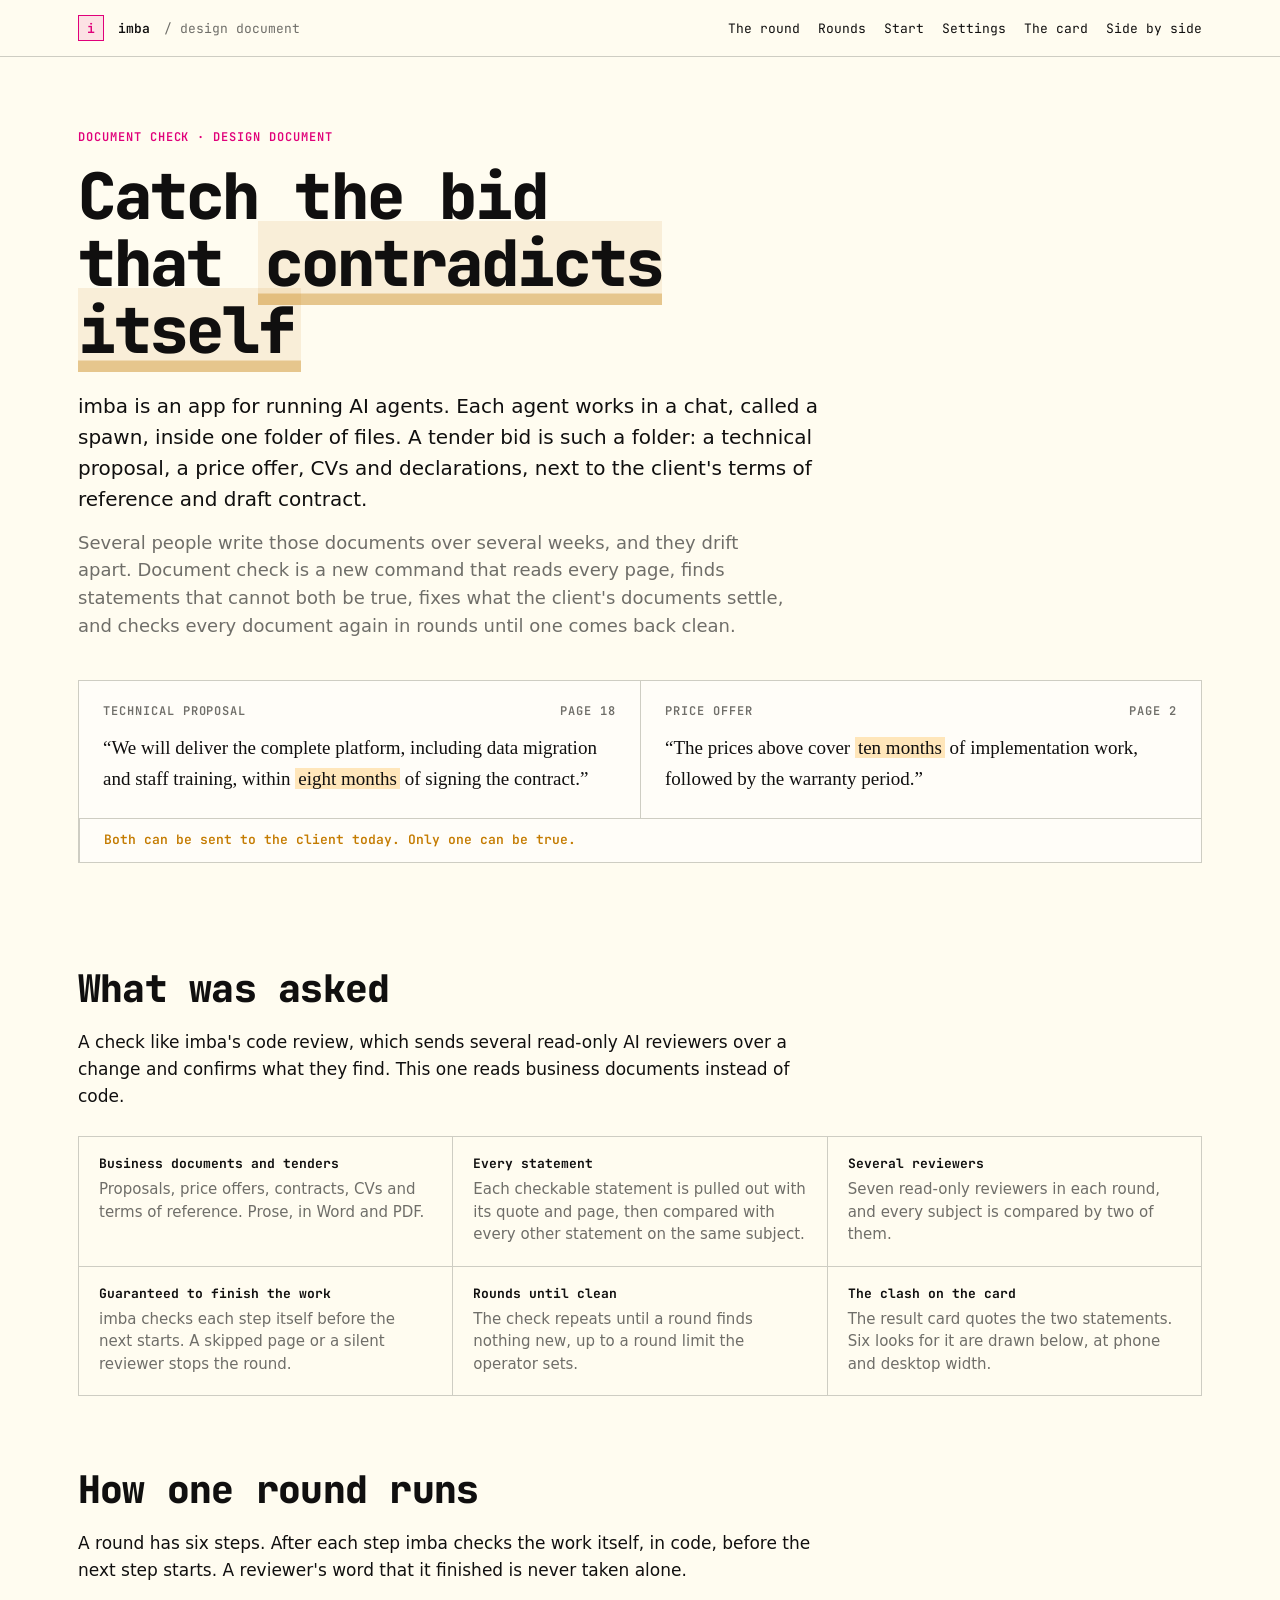
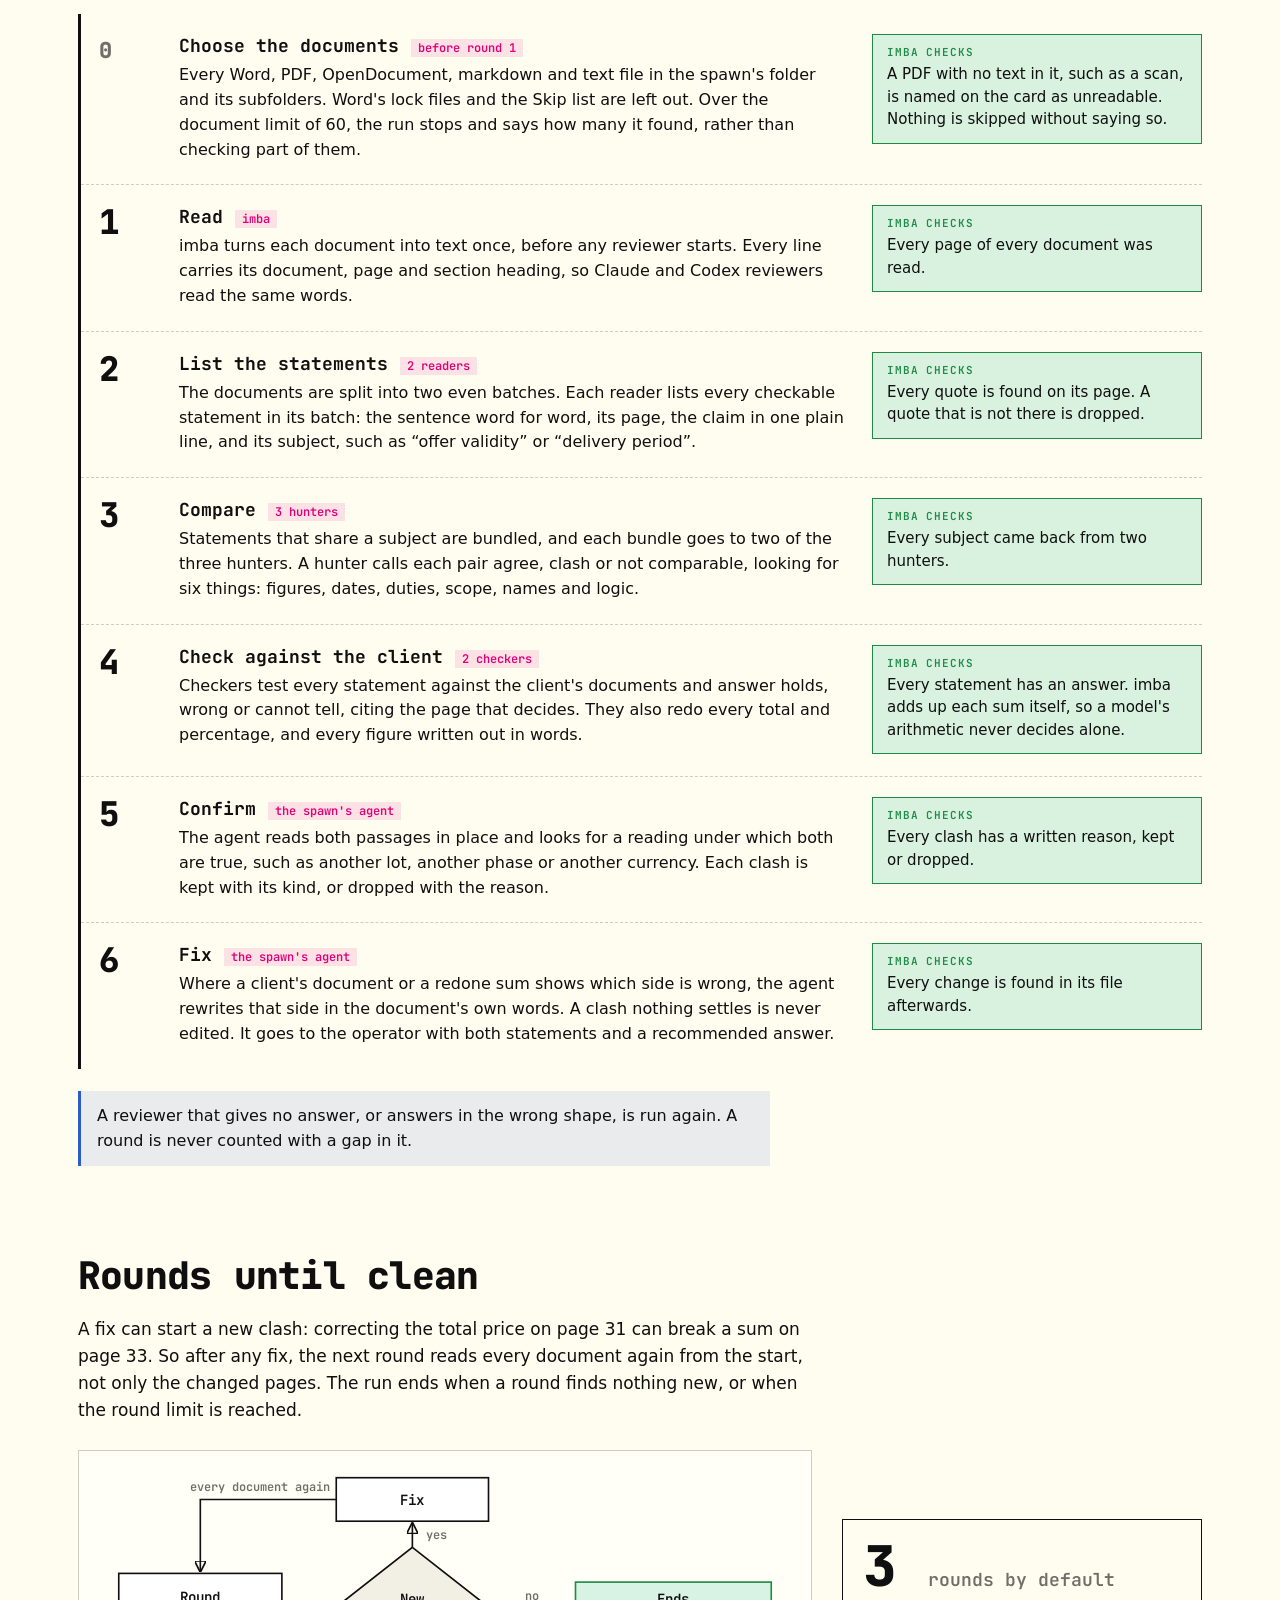
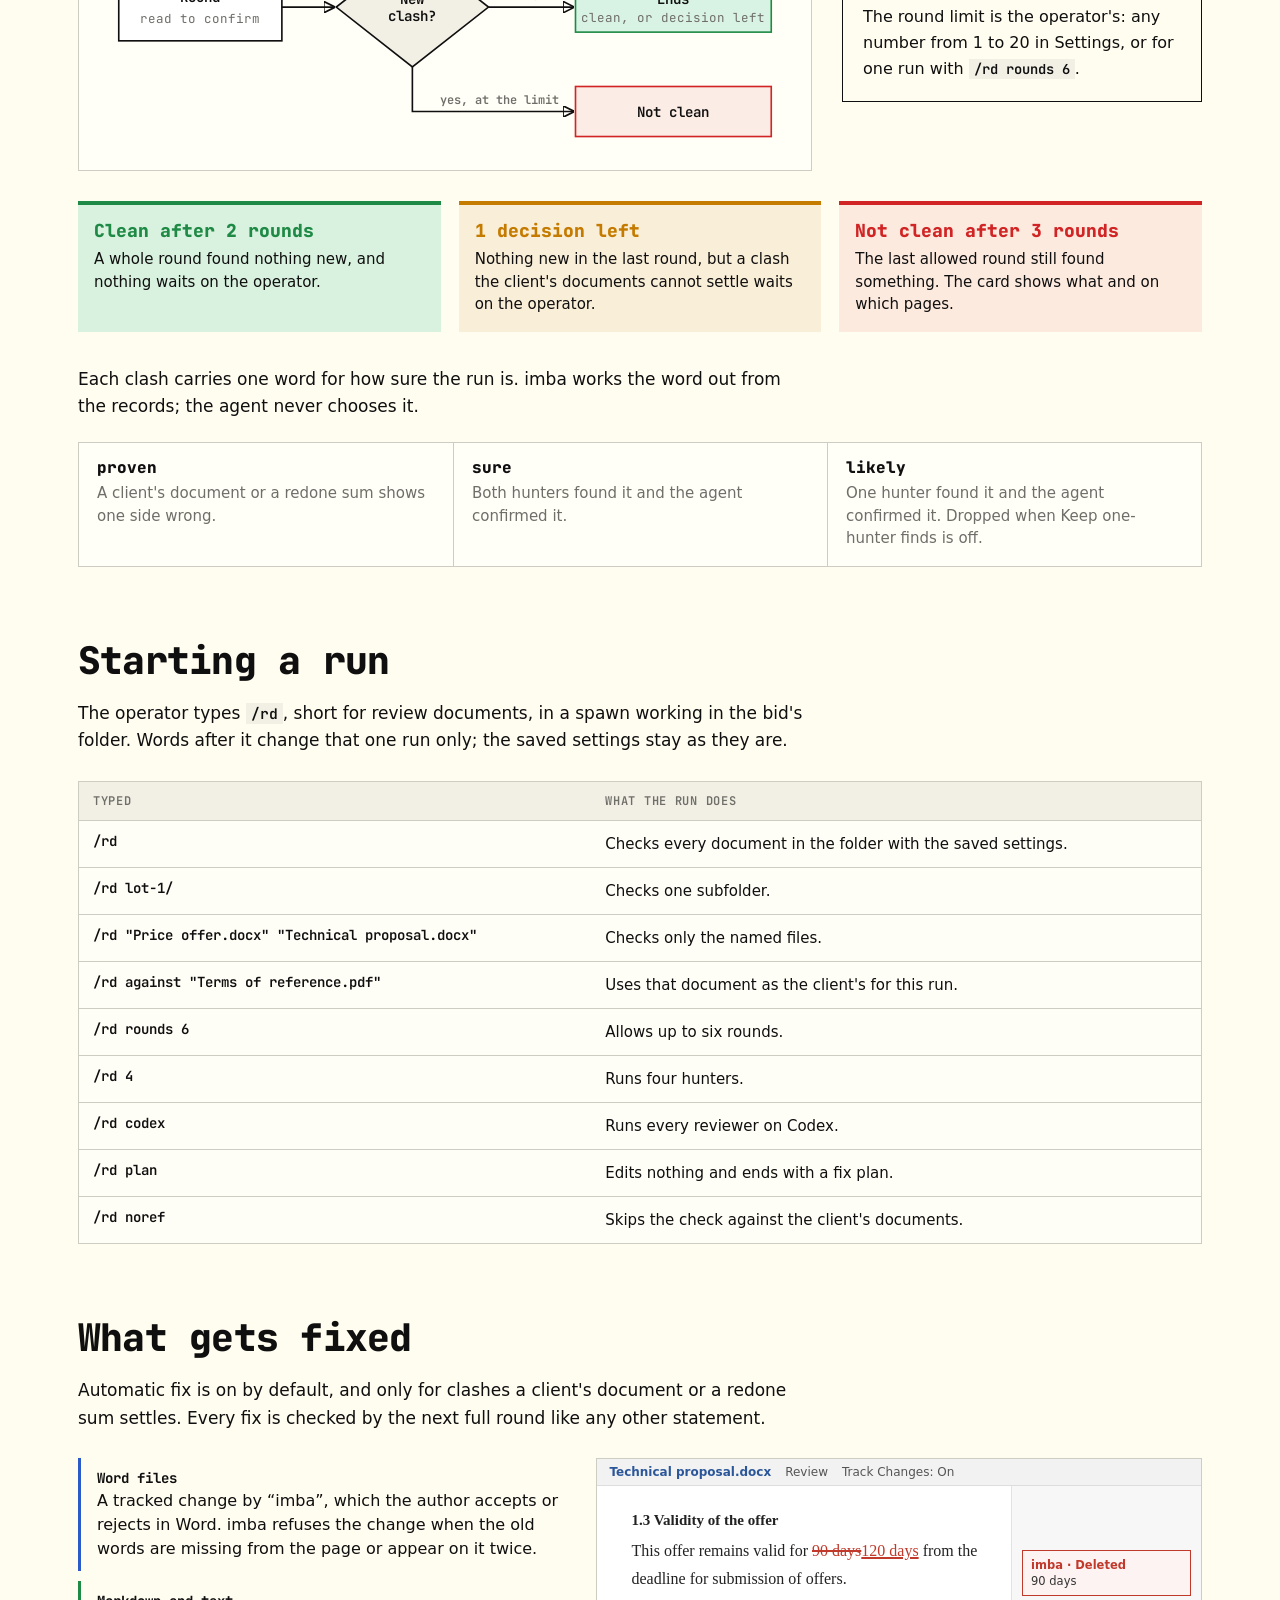
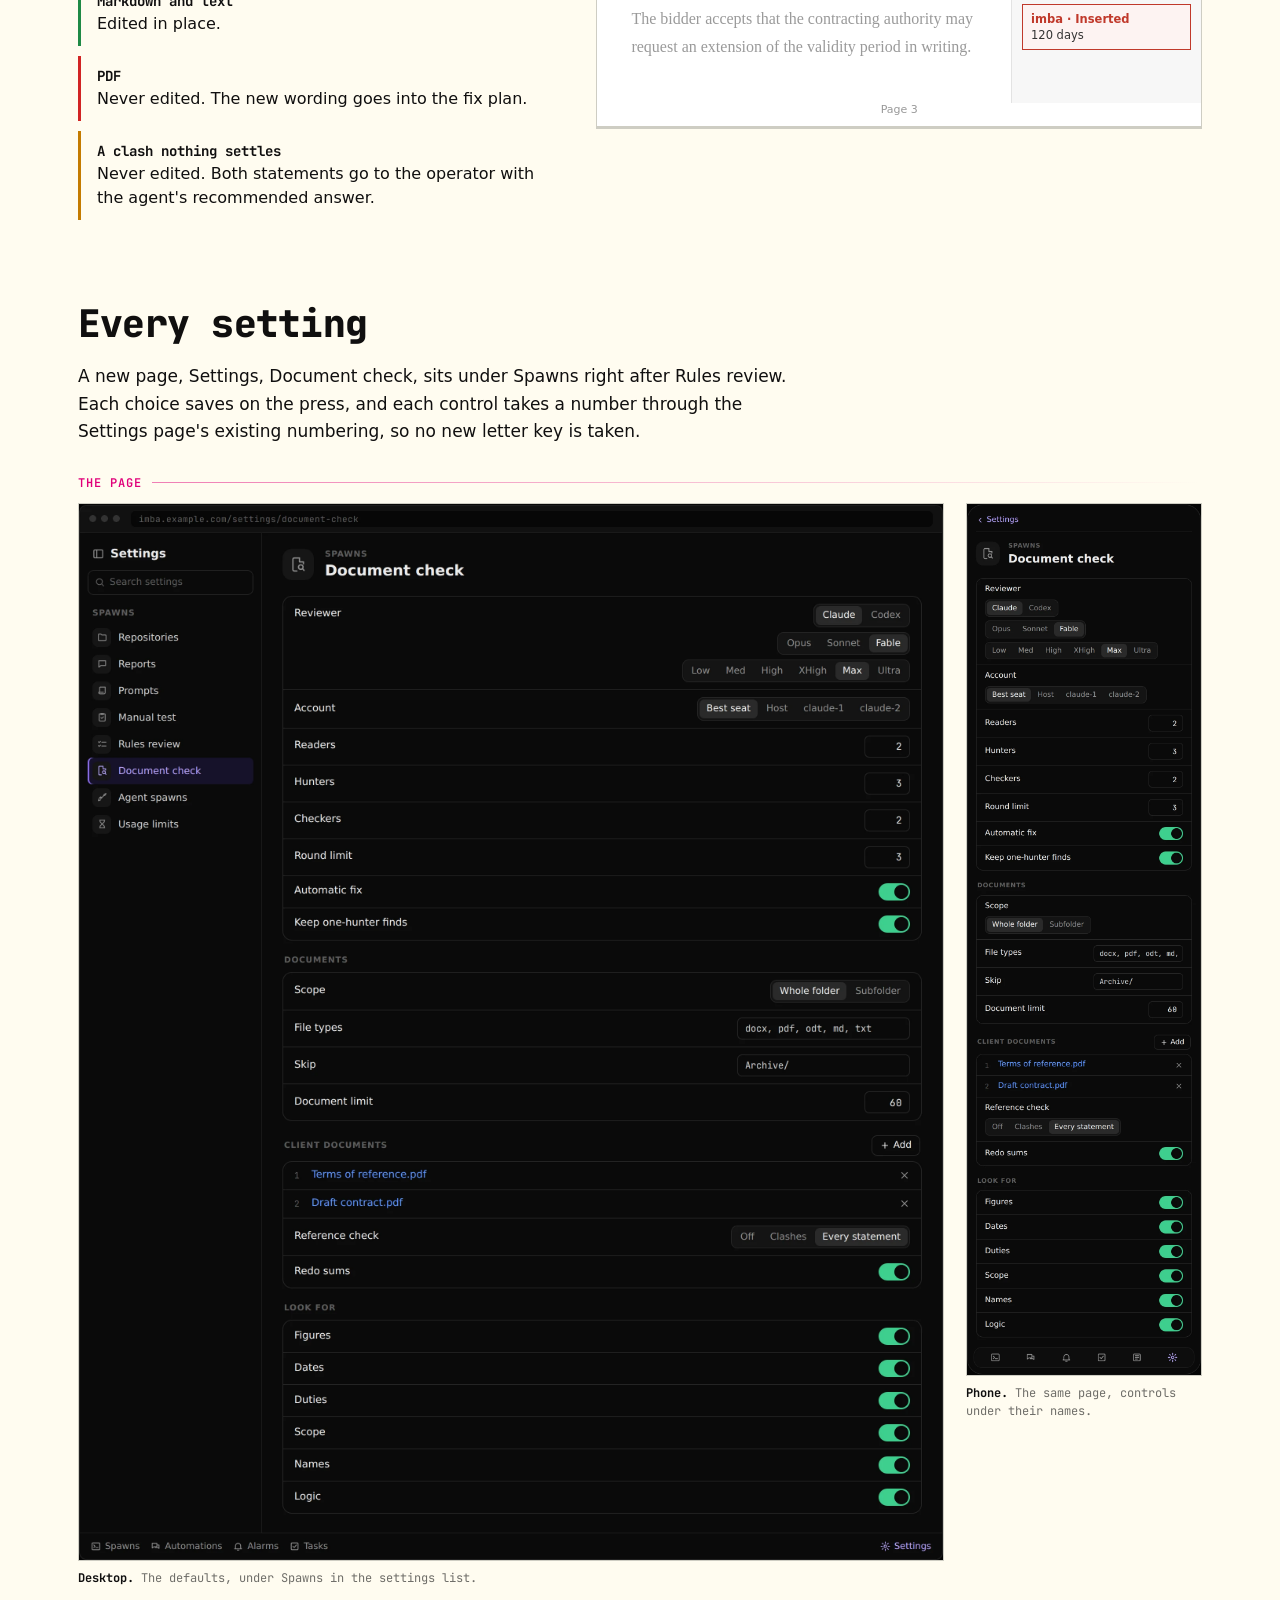
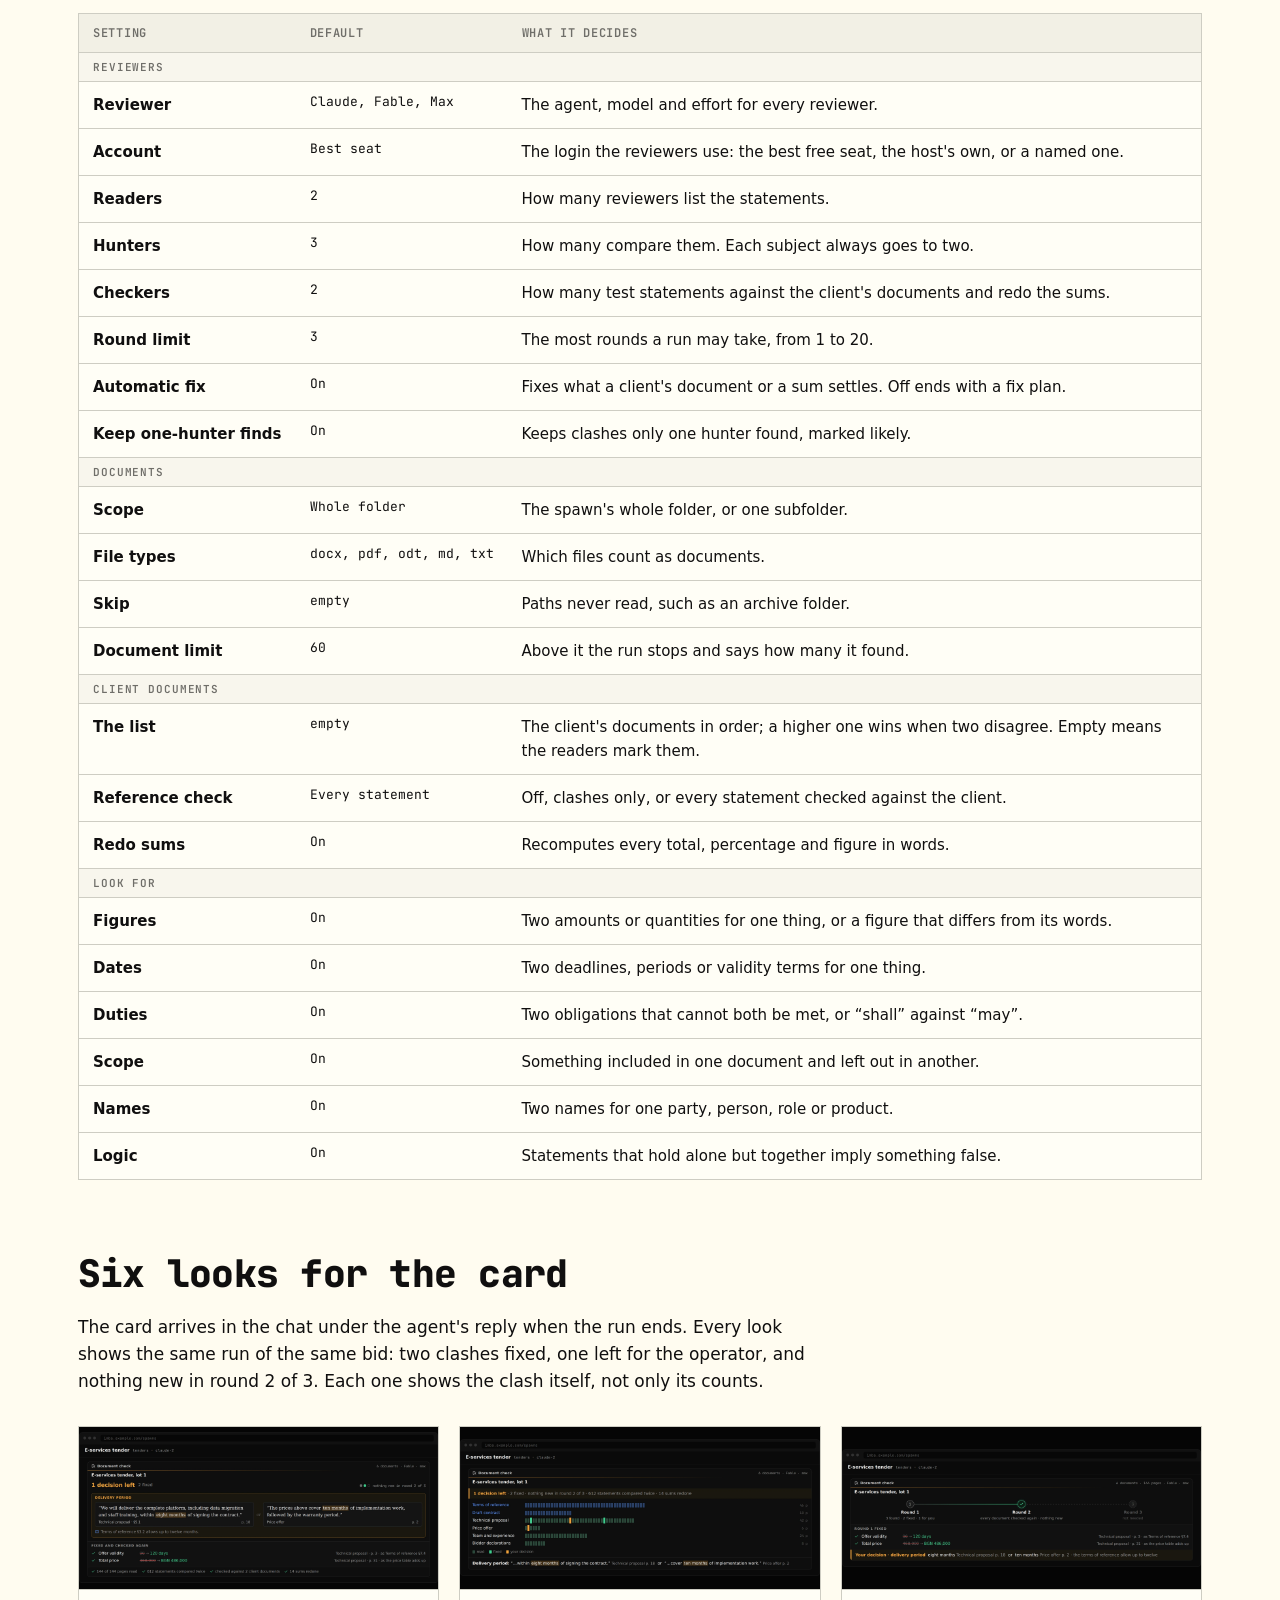
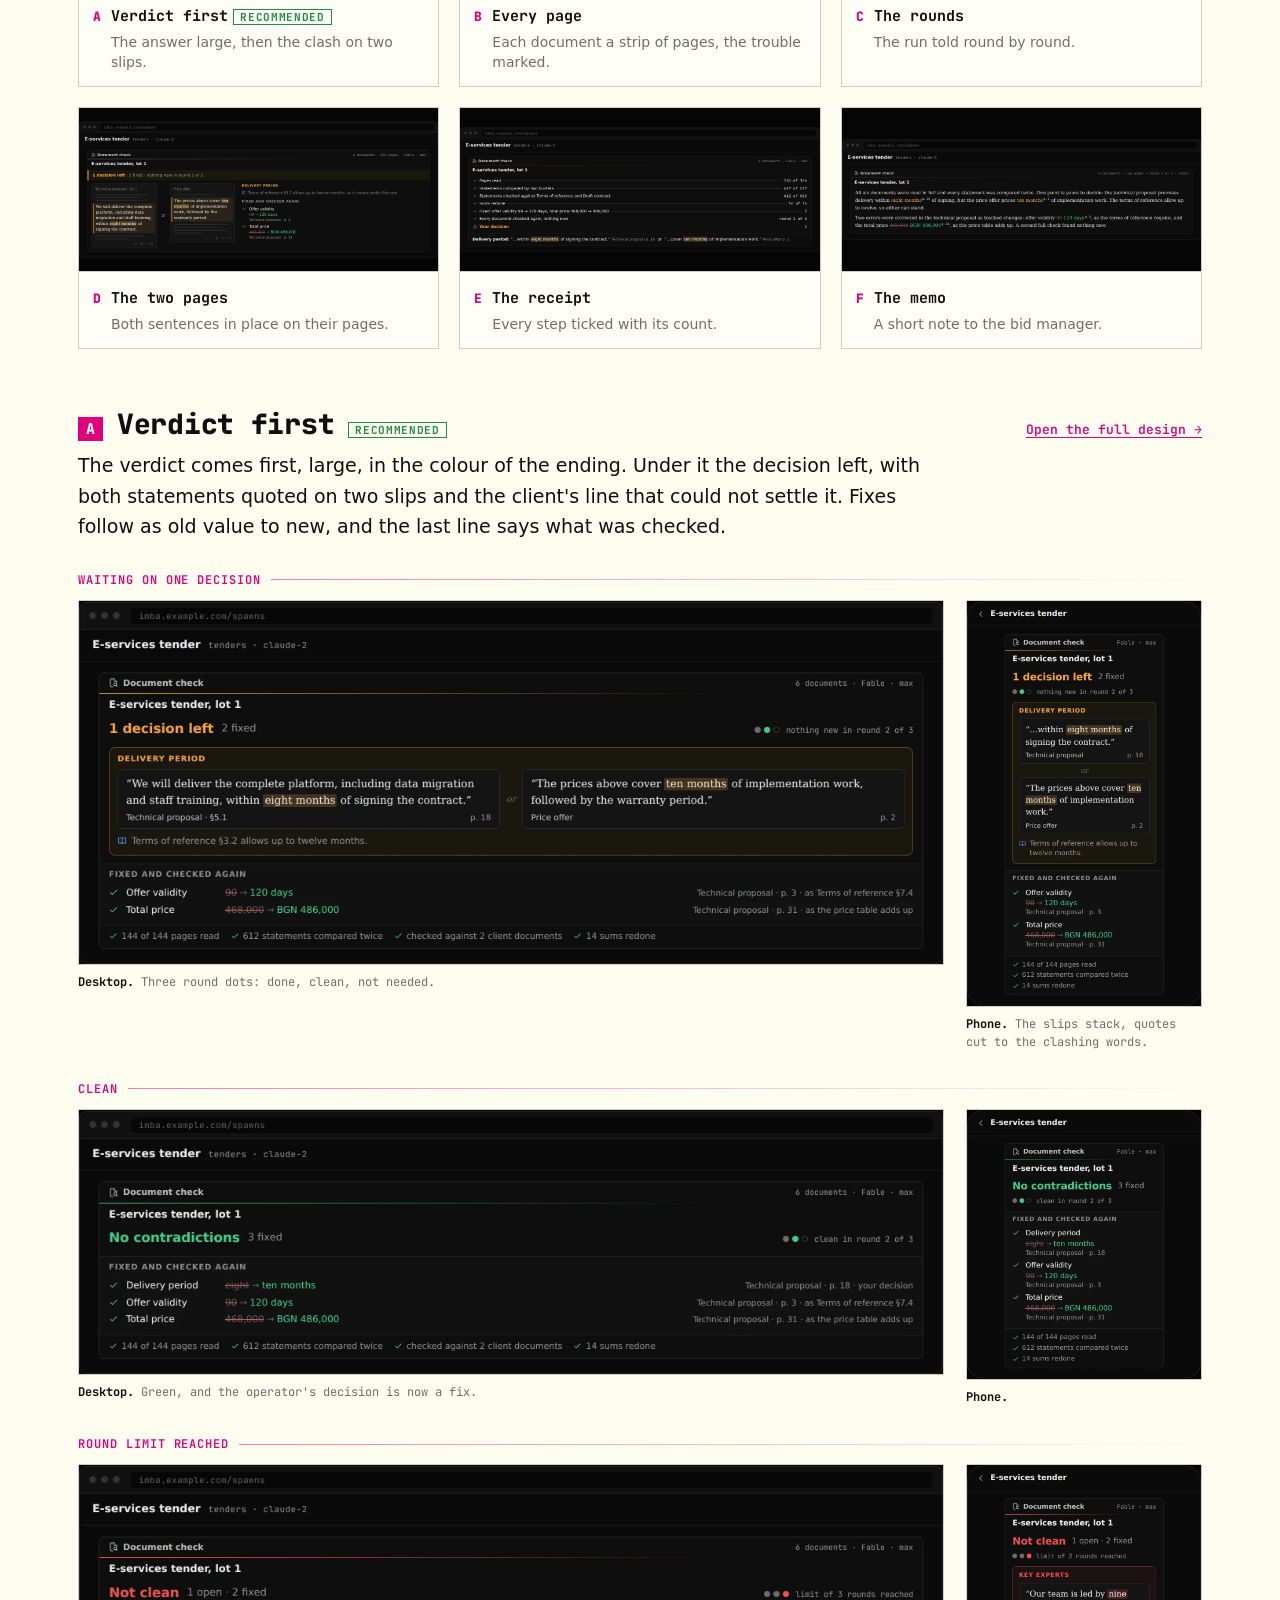
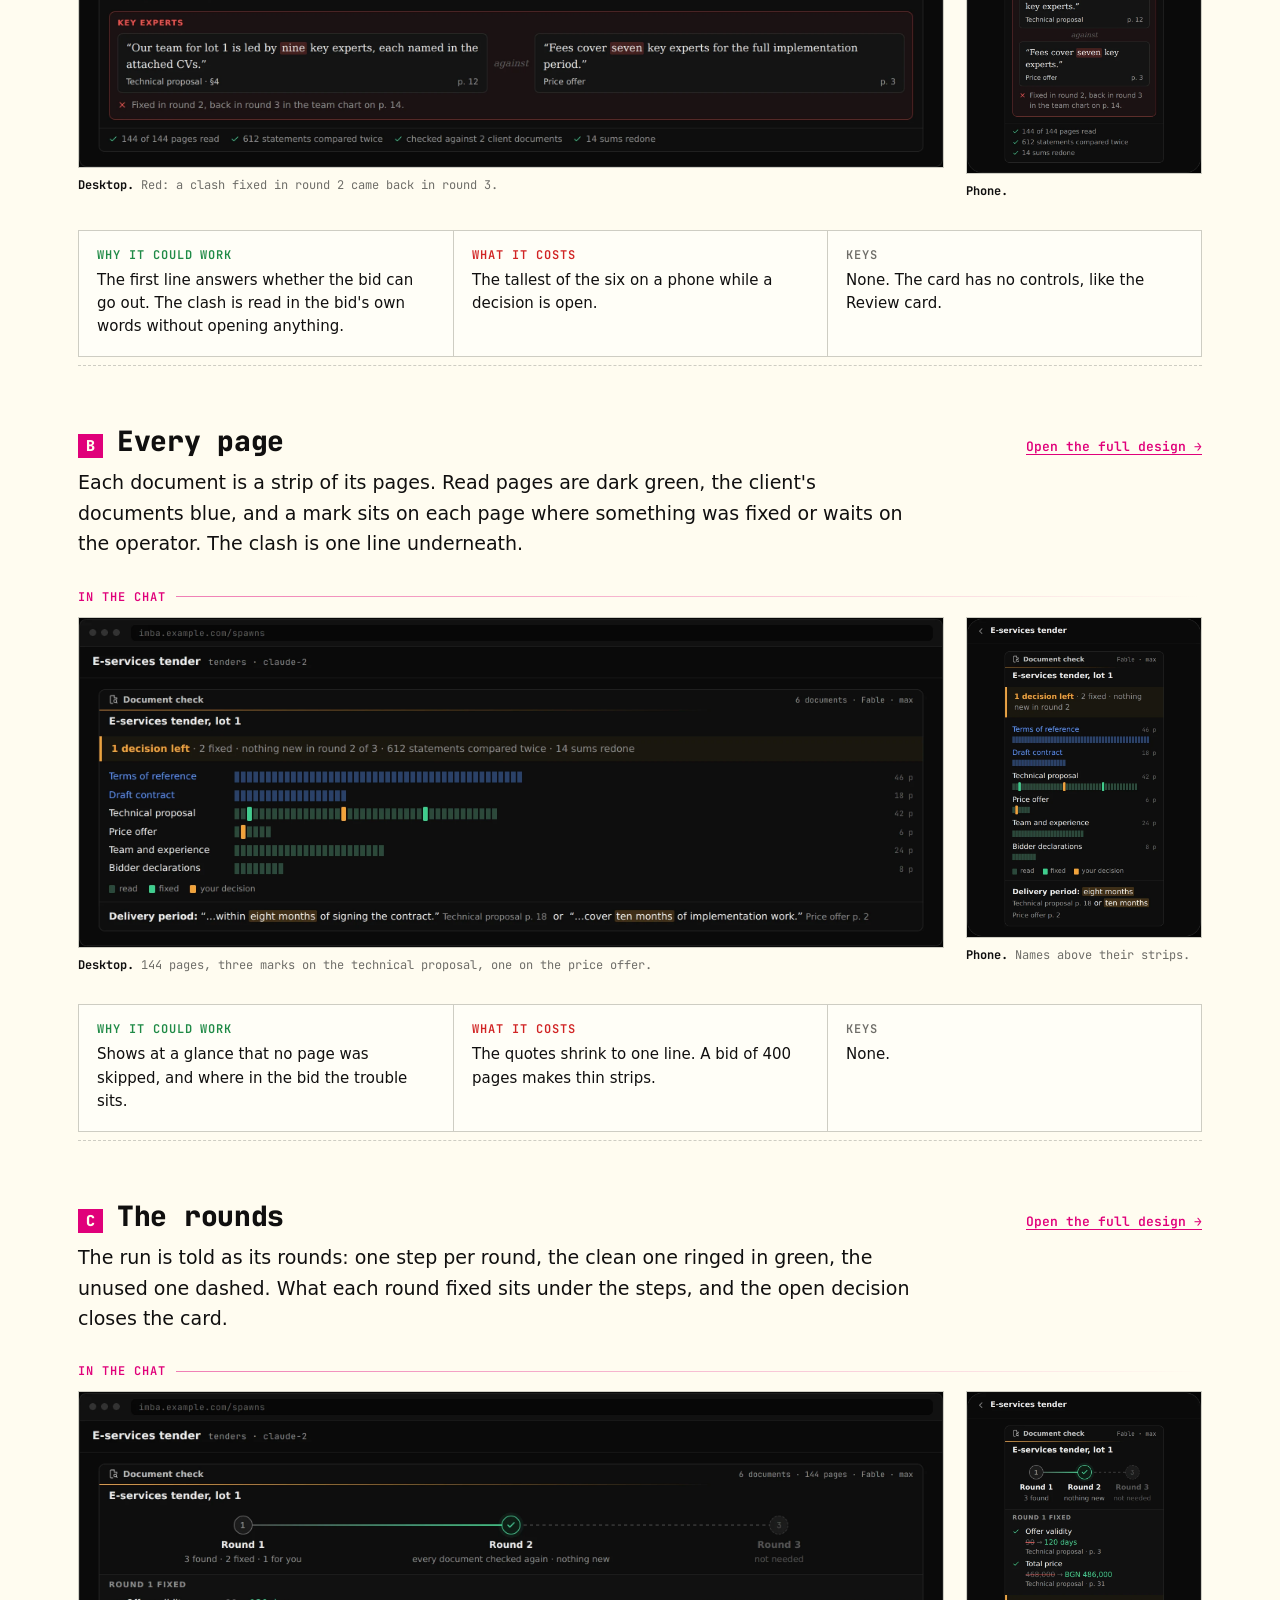
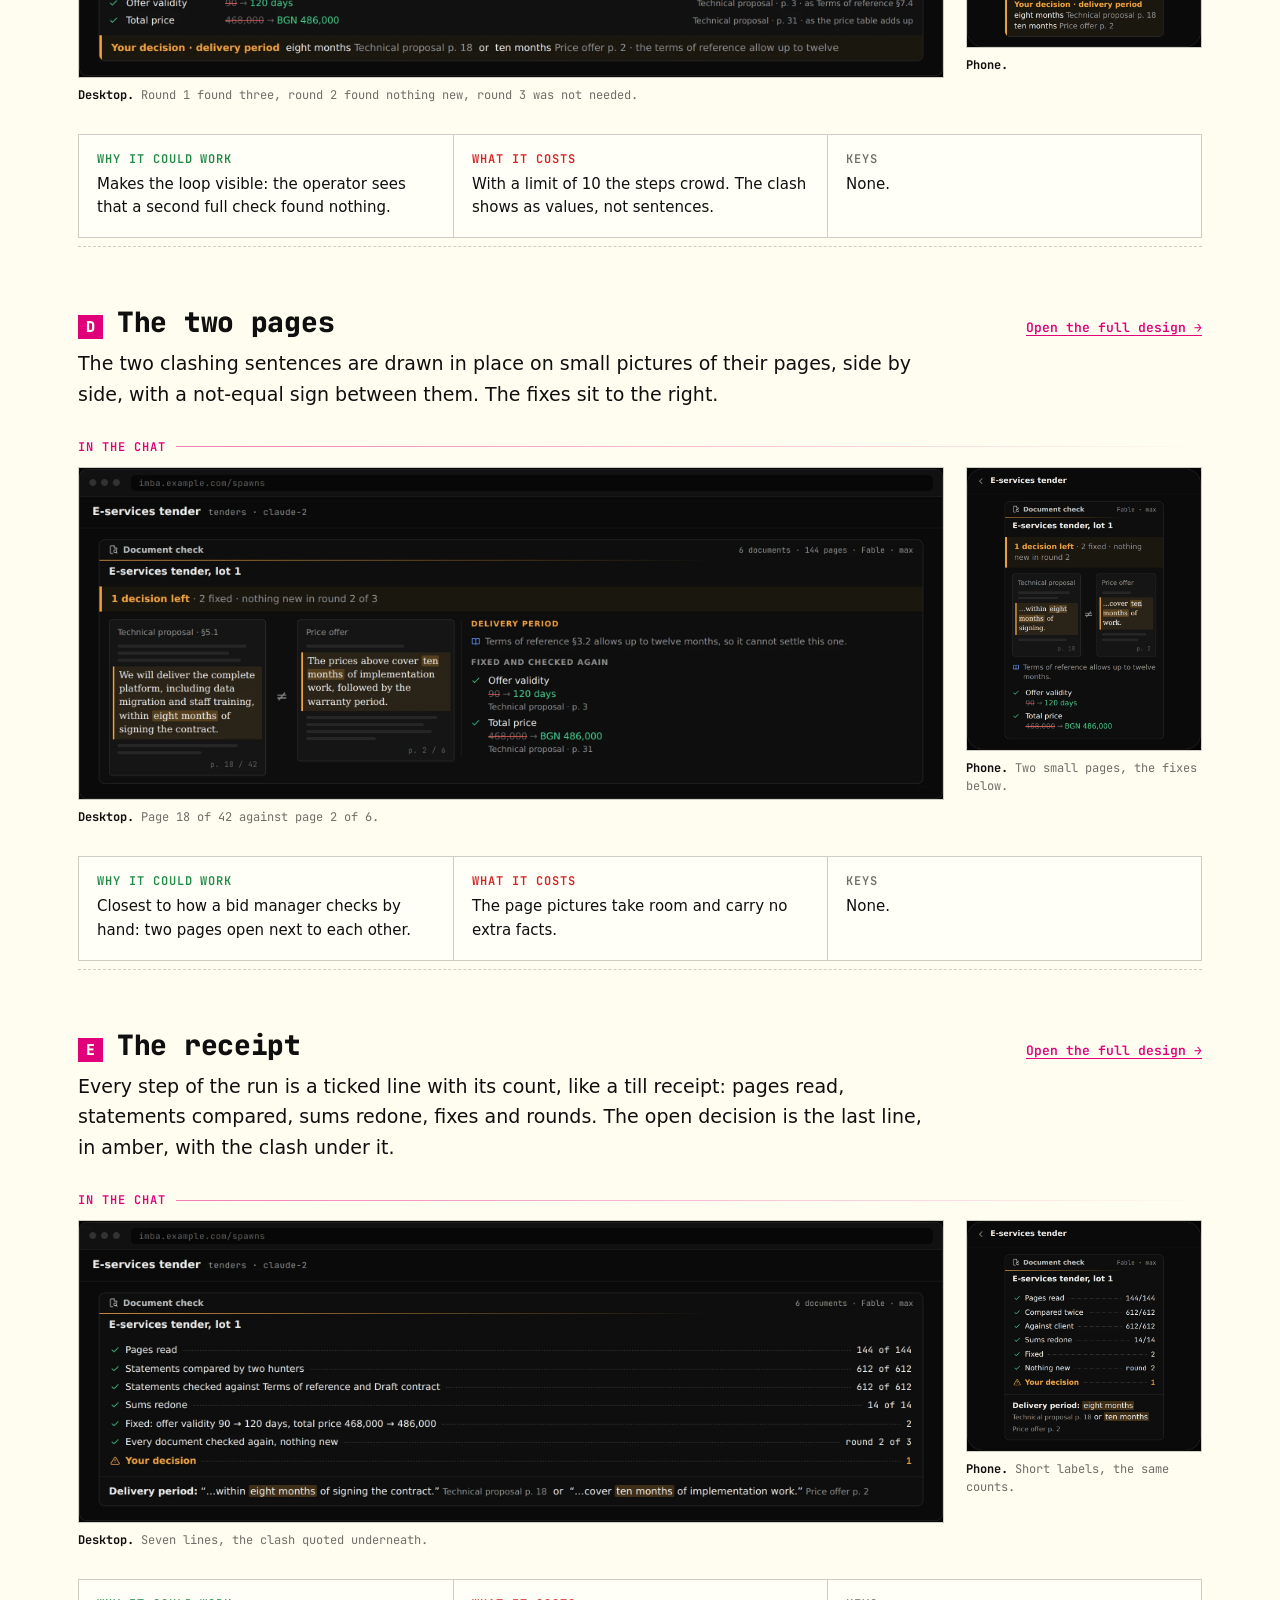
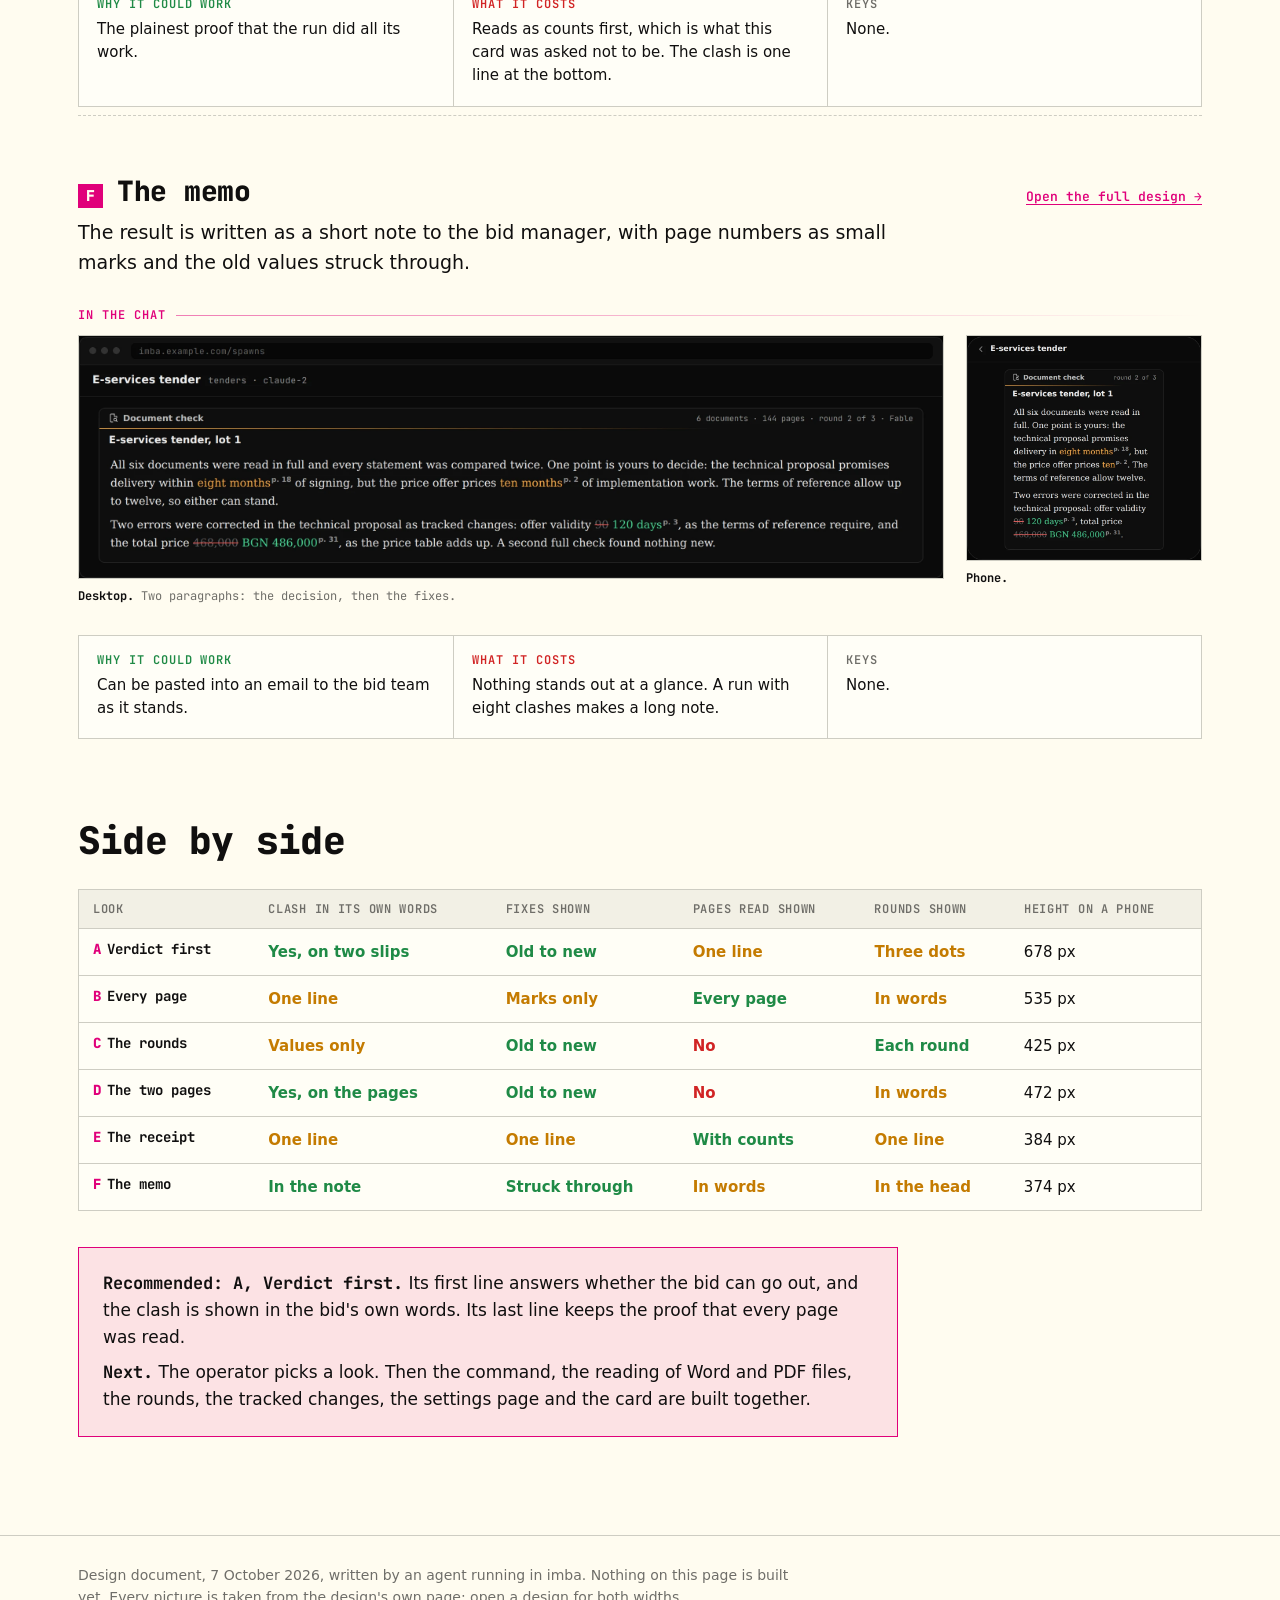
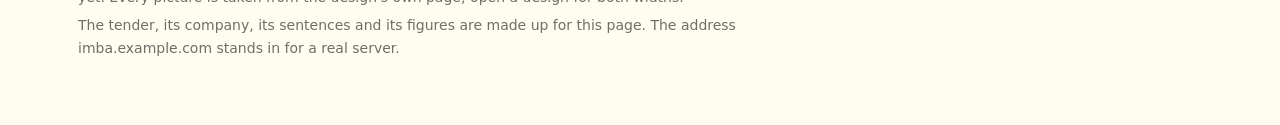
==== index.html @ 01b6bf26 "Publish the Document check design document Co-Authored-By: Claude Opus 5.5 <noreply@anthropic.com>" ====
<!doctype html>
<html lang="en">
<head>
<meta charset="utf-8">
<meta name="viewport" content="width=device-width, initial-scale=1">
<title>Document check</title>
<meta name="description" content="Design document for Document check in imba: AI reviewers read a tender's documents, find statements that contradict each other or the client's documents, fix what can be settled, and check again in rounds until clean.">
<link rel="preconnect" href="https://fonts.googleapis.com">
<link rel="preconnect" href="https://fonts.gstatic.com" crossorigin>
<link href="https://fonts.googleapis.com/css2?family=JetBrains+Mono:wght@400;600;700;800&display=swap" rel="stylesheet">
<style>
:root {
  color-scheme: light;
  --paper: hsl(48 100% 97.1%);
  --ink: hsl(0 3.2% 6.1%);
  --muted: hsl(50.8 33.3% 92.4%);
  --muted-ink: hsl(50 2.8% 42.4%);
  --rule: hsl(54.5 10.1% 78.6%);
  --pink: hsl(327.3 100% 43.9%);
  --pink-soft: hsl(327.3 100% 43.9% / 0.1);
  --blue: hsl(222 64.8% 47.8%);
  --blue-soft: hsl(222 64.8% 47.8% / 0.1);
  --green: hsl(142 63.3% 33.1%);
  --green-soft: hsl(160.1 84.1% 39.4% / 0.16);
  --amber: hsl(37.7 100% 38.4%);
  --amber-soft: hsl(37.7 100% 38.4% / 0.1);
  --red: hsl(0 70.6% 48%);
  --red-soft: hsl(0 70.6% 48% / 0.08);
  --mono: "JetBrains Mono", ui-monospace, "DejaVu Sans Mono", Menlo, Consolas, monospace;
  --sans: system-ui, -apple-system, "Segoe UI", Roboto, "Helvetica Neue", Arial, sans-serif;
  --serif: "Iowan Old Style", Charter, Georgia, "Times New Roman", serif;
  --st: var(--pink); --st-soft: var(--pink-soft);
}
* { box-sizing: border-box; }
html { scroll-behavior: smooth; }
body { margin: 0; background: var(--paper); color: var(--ink); font: 17px/1.6 var(--sans); -webkit-font-smoothing: antialiased; }
a { color: var(--pink); text-underline-offset: 3px; }
img { display: block; max-width: 100%; height: auto; }
code { font: 600 0.86em var(--mono); background: var(--muted); padding: 1px 5px; white-space: nowrap; }
.wrap { max-width: 1180px; margin: 0 auto; padding: 0 28px; }

/* Top */
.top { border-bottom: 1px solid var(--rule); }
.top .wrap { display: flex; align-items: center; gap: 14px; height: 56px; font: 600 13px var(--mono); }
.mark { width: 26px; height: 26px; display: grid; place-items: center; border: 1.5px solid var(--pink); color: var(--pink); background: var(--pink-soft); }
.top .crumb { color: var(--muted-ink); font-weight: 400; }
.top nav { margin-left: auto; display: flex; gap: 18px; }
.top nav a { color: var(--ink); text-decoration: none; font-weight: 400; }
.top nav a:hover { color: var(--pink); }

/* Hero */
.hero { padding: 72px 0 40px; }
.kicker { font: 600 12px var(--mono); letter-spacing: .08em; text-transform: uppercase; color: var(--pink); margin: 0 0 18px; }
h1 { font: 800 clamp(34px, 5.4vw, 64px)/1.05 var(--mono); letter-spacing: -.03em; margin: 0 0 26px; max-width: 16ch; }
h1 .now { background: var(--amber-soft); box-shadow: inset 0 -0.18em 0 hsl(37.7 100% 38.4% / .35); padding: 0 .1em; }
.lede { font-size: 20px; line-height: 1.55; max-width: 62ch; margin: 0 0 14px; }
.lede + .lede { color: var(--muted-ink); font-size: 18px; }
.compare { display: grid; grid-template-columns: 1fr 1fr; border: 1px solid var(--rule); margin: 40px 0 0; background: #fff8; }
.compare > div { padding: 22px 24px 24px; }
.compare > div + div { border-left: 1px solid var(--rule); }
.compare h3 { font: 600 12px var(--mono); text-transform: uppercase; letter-spacing: .08em; margin: 0 0 14px; color: var(--muted-ink); display: flex; justify-content: space-between; gap: 10px; }
.quote { font: 19px/1.6 var(--serif); margin: 0; }
mark { color: inherit; background: hsl(37.7 100% 50% / .25); padding: 0 3px; }
.verdict-line { grid-column: 1 / -1; border-top: 1px solid var(--rule); font: 600 13px var(--mono); color: var(--amber); padding: 12px 24px 14px !important; }

/* Sections */
.section { padding: 64px 0 8px; }
h2 { font: 800 clamp(26px, 3.4vw, 38px)/1.15 var(--mono); letter-spacing: -.02em; margin: 0 0 18px; }
.section > .wrap > p { max-width: 68ch; }
.brief { display: grid; grid-template-columns: repeat(3, 1fr); border-top: 1px solid var(--rule); border-left: 1px solid var(--rule); margin-top: 26px; }
.brief div { border-right: 1px solid var(--rule); border-bottom: 1px solid var(--rule); padding: 18px 20px 20px; }
.brief b { display: block; font: 700 13px var(--mono); margin-bottom: 6px; }
.brief span { color: var(--muted-ink); font-size: 15px; line-height: 1.5; display: block; }

/* The round */
.steps { list-style: none; padding: 0; margin: 30px 0 0; border-left: 3px solid var(--ink); }
.stp { display: grid; grid-template-columns: 72px minmax(0, 1fr) minmax(0, 330px); gap: 6px 26px; padding: 20px 0 22px; border-bottom: 1px dashed var(--rule); }
.stp:last-child { border-bottom: 0; }
.stp .n { font: 800 34px/1 var(--mono); color: var(--ink); padding-left: 18px; }
.stp .n.pre { color: var(--muted-ink); font-size: 22px; padding-top: 6px; }
.stp h3 { font: 700 18px var(--mono); margin: 0 0 6px; display: flex; flex-wrap: wrap; align-items: baseline; gap: 4px 12px; }
.stp h3 small { font: 600 12px var(--mono); color: var(--pink); background: var(--pink-soft); padding: 1px 7px; white-space: nowrap; }
.stp p { margin: 0; font-size: 16px; line-height: 1.55; }
.gate { align-self: start; border: 1.5px solid var(--green); background: var(--green-soft); padding: 10px 14px 12px; font-size: 15px; line-height: 1.5; }
.gate b { display: block; font: 600 11px var(--mono); text-transform: uppercase; letter-spacing: .08em; color: var(--green); margin-bottom: 4px; }
.redo { margin-top: 22px; max-width: 820px; border-left: 3px solid var(--blue); background: var(--blue-soft); padding: 12px 16px; font-size: 16px; }

/* Rounds */
.loopwrap { display: grid; grid-template-columns: minmax(0, 1fr) minmax(0, 360px); gap: 30px; align-items: center; margin-top: 26px; }
.loop { border: 1px solid var(--rule); background: #fff7; padding: 18px; overflow-x: auto; }
.loop svg { display: block; width: 100%; min-width: 520px; height: auto; }
.loop .bx { fill: #fff; stroke: var(--ink); stroke-width: 1.5; }
.loop .dm { fill: var(--muted); stroke: var(--ink); stroke-width: 1.5; }
.loop .ok { fill: var(--green-soft); stroke: var(--green); stroke-width: 1.5; }
.loop .am { fill: var(--amber-soft); stroke: var(--amber); stroke-width: 1.5; }
.loop .no { fill: var(--red-soft); stroke: var(--red); stroke-width: 1.5; }
.loop text { font: 600 13px var(--mono); fill: var(--ink); text-anchor: middle; }
.loop text.s { font: 400 11.5px var(--mono); fill: var(--muted-ink); }
.loop text.l { font: 600 11px var(--mono); fill: var(--muted-ink); }
.loop path { fill: none; stroke: var(--ink); stroke-width: 1.5; }
.limit { border: 1.5px solid var(--ink); padding: 18px 20px 20px; }
.limit .big { font: 800 56px/1 var(--mono); letter-spacing: -.03em; }
.limit .big small { font-size: 18px; color: var(--muted-ink); font-weight: 600; letter-spacing: 0; }
.limit p { margin: 10px 0 0; font-size: 16px; }
.ends { display: grid; grid-template-columns: repeat(3, 1fr); gap: 18px; margin-top: 30px; }
.end { border-top: 4px solid var(--c); background: var(--cs); padding: 14px 16px 16px; }
.end b { display: block; font: 800 18px var(--mono); color: var(--c); margin-bottom: 6px; }
.end p { margin: 0; font-size: 15px; line-height: 1.5; }
.e-ok { --c: var(--green); --cs: var(--green-soft); }
.e-am { --c: var(--amber); --cs: var(--amber-soft); }
.e-no { --c: var(--red); --cs: var(--red-soft); }
.sure { display: grid; grid-template-columns: repeat(3, 1fr); border: 1px solid var(--rule); margin-top: 22px; background: #fff7; }
.sure div { padding: 14px 18px 16px; }
.sure div + div { border-left: 1px solid var(--rule); }
.sure b { display: block; font: 800 16px var(--mono); margin-bottom: 4px; }
.sure p { margin: 0; font-size: 15px; line-height: 1.5; color: var(--muted-ink); }

/* Tables */
.tablewrap { overflow-x: auto; margin-top: 26px; border: 1px solid var(--rule); background: #fff6; }
table { border-collapse: collapse; width: 100%; min-width: 720px; font-size: 15px; }
th, td { text-align: left; padding: 11px 14px; border-bottom: 1px solid var(--rule); vertical-align: top; }
th { font: 600 12px var(--mono); text-transform: uppercase; letter-spacing: .06em; color: var(--muted-ink); background: var(--muted); }
td.cmd { font: 600 14px var(--mono); white-space: nowrap; }
td.k { font-weight: 600; white-space: nowrap; }
td.d { font: 13px var(--mono); white-space: nowrap; }
td.id { font: 800 14px var(--mono); color: var(--st); white-space: nowrap; }
td .nm { color: var(--ink); font-weight: 700; margin-left: 6px; }
tr.grp td { font: 600 11px var(--mono); text-transform: uppercase; letter-spacing: .08em; color: var(--muted-ink); background: hsl(50.8 33.3% 92.4% / .5); padding: 7px 14px; }
.yes { color: var(--green); font-weight: 700; }
.no { color: var(--red); font-weight: 700; }
.part { color: var(--amber); font-weight: 700; }
tr:last-child td { border-bottom: 0; }

/* Fixing */
.fixwrap { display: grid; grid-template-columns: minmax(0, 1fr) minmax(0, 1.25fr); gap: 34px; align-items: start; margin-top: 26px; }
.fixlist { list-style: none; padding: 0; margin: 0; }
.fixlist li { padding: 10px 0 10px 16px; border-left: 3px solid var(--rule); margin-bottom: 10px; font-size: 16px; line-height: 1.5; }
.fixlist li b { font-family: var(--mono); font-size: 14px; display: block; }
.fixlist li.w { border-color: var(--blue); }
.fixlist li.t { border-color: var(--green); }
.fixlist li.p { border-color: var(--red); }
.fixlist li.o { border-color: var(--amber); }
.word { background: #fff; border: 1px solid var(--rule); box-shadow: 0 2px 0 var(--rule); display: grid; grid-template-columns: minmax(0, 1fr) 190px; }
.word .wbar { grid-column: 1 / -1; font: 12px var(--sans); color: #555; background: #f2f2f2; border-bottom: 1px solid #ddd; padding: 6px 12px; display: flex; gap: 14px; }
.word .wbar { flex-wrap: wrap; row-gap: 2px; }
.word .wbar b, .word .wbar span { white-space: nowrap; }
.word .wbar b { color: #2b579a; }
.word .pg { padding: 26px 22px 30px 34px; font: 16px/1.75 var(--serif); color: #222; }
.word .pg h4 { font: 700 15px var(--serif); margin: 0 0 8px; }
.word .pg p { margin: 0 0 12px; }
.word .pg p.dim { color: #9a9a9a; }
.word del { color: #c0392b; text-decoration-thickness: 1.5px; }
.word ins { color: #c0392b; text-decoration: underline; text-decoration-thickness: 1.5px; }
.word .bl { background: #f7f7f7; border-left: 1px solid #e3e3e3; padding: 64px 10px 10px; display: flex; flex-direction: column; gap: 8px; }
.balloon { border: 1px solid #c0392b; background: #fdf3f2; font: 11.5px/1.4 var(--sans); padding: 6px 8px; color: #333; }
.balloon b { display: block; color: #c0392b; font-weight: 600; }
.word .pn { grid-column: 1 / -1; text-align: center; font: 11px var(--sans); color: #999; padding: 0 0 10px; }

/* Figures */
.row { display: grid; grid-template-columns: minmax(0, 1fr) 236px; gap: 22px; align-items: start; }
figure { margin: 0; }
figure a { display: block; border: 1px solid var(--rule); background: #050505; }
figure a:hover { border-color: var(--st); }
figcaption { font: 12px/1.5 var(--mono); color: var(--muted-ink); margin-top: 8px; }
figcaption b { color: var(--ink); font-weight: 700; }
.label { font: 600 12px var(--mono); text-transform: uppercase; letter-spacing: .08em; color: var(--st); margin: 30px 0 12px; display: flex; align-items: center; gap: 10px; }
.label::after { content: ""; flex: 1; height: 1px; background: linear-gradient(90deg, var(--st), transparent); opacity: .5; }

/* Looks */
.grid { display: grid; grid-template-columns: repeat(3, 1fr); gap: 20px; margin-top: 30px; }
.tile { display: block; text-decoration: none; color: var(--ink); border: 1px solid var(--rule); background: #fff6; transition: border-color .15s, transform .15s; }
.tile:hover { border-color: var(--pink); transform: translateY(-2px); }
.tile .shot { aspect-ratio: 2.2 / 1; overflow: hidden; border-bottom: 1px solid var(--rule); background: #050505; display: flex; align-items: center; }
.tile .shot img { width: 100%; }
.tile .cap { padding: 12px 14px 14px; display: flex; gap: 10px; align-items: baseline; }
.tile .cap .id { font: 800 13px var(--mono); color: var(--st); }
.tile .cap .nm { font: 700 15px var(--mono); }
.tile .cap .ln { display: block; color: var(--muted-ink); font-size: 14px; line-height: 1.4; margin-top: 4px; }
.rec { font: 700 11px var(--mono); color: var(--green); border: 1.5px solid var(--green); padding: 0 6px; text-transform: uppercase; letter-spacing: .06em; white-space: nowrap; }
.design { padding: 56px 0 8px; border-bottom: 1px dashed var(--rule); }
.dhead { display: flex; align-items: baseline; gap: 14px; flex-wrap: wrap; margin-bottom: 8px; }
.dhead .id { font: 800 15px var(--mono); color: var(--paper); background: var(--st); padding: 2px 8px; }
.dhead h3 { font: 800 28px var(--mono); margin: 0; letter-spacing: -.01em; }
.dhead .open { margin-left: auto; font: 600 13px var(--mono); white-space: nowrap; }
.idea { font-size: 19px; max-width: 70ch; margin: 0 0 6px; }
.notes { display: grid; grid-template-columns: repeat(3, 1fr); margin-top: 30px; border: 1px solid var(--rule); background: #fff7; }
.notes div { padding: 16px 18px 18px; }
.notes div + div { border-left: 1px solid var(--rule); }
.notes b { display: block; font: 600 12px var(--mono); text-transform: uppercase; letter-spacing: .08em; margin-bottom: 6px; }
.notes .for b { color: var(--green); }
.notes .cost b { color: var(--red); }
.notes .keys b { color: var(--muted-ink); }
.notes p { margin: 0; font-size: 15px; line-height: 1.55; }

.next { margin-top: 36px; padding: 22px 24px; border: 1.5px solid var(--pink); background: var(--pink-soft); max-width: 820px; }
.next b { font-family: var(--mono); }
.next p { margin: 8px 0 0; }
.next p:first-child { margin: 0; }

footer { margin-top: 90px; border-top: 1px solid var(--rule); padding: 28px 0 60px; color: var(--muted-ink); font-size: 14px; }
footer p { margin: 0 0 6px; max-width: 80ch; }

@media (max-width: 980px) {
  .grid { grid-template-columns: repeat(2, 1fr); }
  .brief { grid-template-columns: 1fr 1fr; }
  .stp { grid-template-columns: 60px minmax(0, 1fr); }
  .stp .gate { grid-column: 2; }
  .loopwrap, .fixwrap { grid-template-columns: 1fr; }
}
@media (max-width: 720px) {
  body { font-size: 16px; }
  .wrap { padding: 0 16px; }
  .top nav { display: none; }
  .hero { padding: 44px 0 24px; }
  .lede { font-size: 18px; }
  .compare { grid-template-columns: 1fr; }
  .compare > div + div { border-left: 0; border-top: 1px solid var(--rule); }
  .quote { font-size: 17px; }
  .brief, .grid, .ends, .sure, .notes { grid-template-columns: 1fr; }
  .sure div + div, .notes div + div { border-left: 0; border-top: 1px solid var(--rule); }
  .stp { grid-template-columns: 1fr; padding-left: 16px; }
  .stp .n { padding-left: 0; font-size: 26px; }
  .stp .gate { grid-column: 1; }
  .word { grid-template-columns: 1fr; }
  .word .bl { padding: 10px; border-left: 0; border-top: 1px solid #e3e3e3; }
  .word .pg { padding: 20px 18px 16px; }
  .dhead .open { margin-left: 0; }
  .row { grid-template-columns: 1fr; }
  .row figure.ph { max-width: 260px; }
}
</style>
</head>
<body>

<header class="top">
  <div class="wrap">
    <span class="mark">i</span>
    <span>imba</span>
    <span class="crumb">/ design document</span>
    <nav>
      <a href="#round">The round</a>
      <a href="#rounds">Rounds</a>
      <a href="#start">Start</a>
      <a href="#settings">Settings</a>
      <a href="#looks">The card</a>
      <a href="#side-by-side">Side by side</a>
    </nav>
  </div>
</header>

<main>
<section class="hero">
  <div class="wrap">
    <p class="kicker">Document check &middot; design document</p>
    <h1>Catch the bid that <span class="now">contradicts itself</span></h1>
    <p class="lede">imba is an app for running AI agents. Each agent works in a chat, called a spawn, inside one folder of files. A tender bid is such a folder: a technical proposal, a price offer, CVs and declarations, next to the client's terms of reference and draft contract.</p>
    <p class="lede">Several people write those documents over several weeks, and they drift apart. Document check is a new command that reads every page, finds statements that cannot both be true, fixes what the client's documents settle, and checks every document again in rounds until one comes back clean.</p>

    <div class="compare">
      <div>
        <h3><span>Technical proposal</span><span>page 18</span></h3>
        <p class="quote">&ldquo;We will deliver the complete platform, including data migration and staff training, within <mark>eight months</mark> of signing the contract.&rdquo;</p>
      </div>
      <div>
        <h3><span>Price offer</span><span>page 2</span></h3>
        <p class="quote">&ldquo;The prices above cover <mark>ten months</mark> of implementation work, followed by the warranty period.&rdquo;</p>
      </div>
      <div class="verdict-line">Both can be sent to the client today. Only one can be true.</div>
    </div>
  </div>
</section>

<section class="section" id="brief">
  <div class="wrap">
    <h2>What was asked</h2>
    <p>A check like imba's code review, which sends several read-only AI reviewers over a change and confirms what they find. This one reads business documents instead of code.</p>
    <div class="brief">
      <div><b>Business documents and tenders</b><span>Proposals, price offers, contracts, CVs and terms of reference. Prose, in Word and PDF.</span></div>
      <div><b>Every statement</b><span>Each checkable statement is pulled out with its quote and page, then compared with every other statement on the same subject.</span></div>
      <div><b>Several reviewers</b><span>Seven read-only reviewers in each round, and every subject is compared by two of them.</span></div>
      <div><b>Guaranteed to finish the work</b><span>imba checks each step itself before the next starts. A skipped page or a silent reviewer stops the round.</span></div>
      <div><b>Rounds until clean</b><span>The check repeats until a round finds nothing new, up to a round limit the operator sets.</span></div>
      <div><b>The clash on the card</b><span>The result card quotes the two statements. Six looks for it are drawn below, at phone and desktop width.</span></div>
    </div>
  </div>
</section>

<section class="section" id="round">
  <div class="wrap">
    <h2>How one round runs</h2>
    <p>A round has six steps. After each step imba checks the work itself, in code, before the next step starts. A reviewer's word that it finished is never taken alone.</p>
    <ol class="steps">
      <li class="stp">
        <span class="n pre">0</span>
        <div><h3>Choose the documents <small>before round 1</small></h3><p>Every Word, PDF, OpenDocument, markdown and text file in the spawn's folder and its subfolders. Word's lock files and the Skip list are left out. Over the document limit of 60, the run stops and says how many it found, rather than checking part of them.</p></div>
        <div class="gate"><b>imba checks</b>A PDF with no text in it, such as a scan, is named on the card as unreadable. Nothing is skipped without saying so.</div>
      </li>
      <li class="stp">
        <span class="n">1</span>
        <div><h3>Read <small>imba</small></h3><p>imba turns each document into text once, before any reviewer starts. Every line carries its document, page and section heading, so Claude and Codex reviewers read the same words.</p></div>
        <div class="gate"><b>imba checks</b>Every page of every document was read.</div>
      </li>
      <li class="stp">
        <span class="n">2</span>
        <div><h3>List the statements <small>2 readers</small></h3><p>The documents are split into two even batches. Each reader lists every checkable statement in its batch: the sentence word for word, its page, the claim in one plain line, and its subject, such as &ldquo;offer validity&rdquo; or &ldquo;delivery period&rdquo;.</p></div>
        <div class="gate"><b>imba checks</b>Every quote is found on its page. A quote that is not there is dropped.</div>
      </li>
      <li class="stp">
        <span class="n">3</span>
        <div><h3>Compare <small>3 hunters</small></h3><p>Statements that share a subject are bundled, and each bundle goes to two of the three hunters. A hunter calls each pair agree, clash or not comparable, looking for six things: figures, dates, duties, scope, names and logic.</p></div>
        <div class="gate"><b>imba checks</b>Every subject came back from two hunters.</div>
      </li>
      <li class="stp">
        <span class="n">4</span>
        <div><h3>Check against the client <small>2 checkers</small></h3><p>Checkers test every statement against the client's documents and answer holds, wrong or cannot tell, citing the page that decides. They also redo every total and percentage, and every figure written out in words.</p></div>
        <div class="gate"><b>imba checks</b>Every statement has an answer. imba adds up each sum itself, so a model's arithmetic never decides alone.</div>
      </li>
      <li class="stp">
        <span class="n">5</span>
        <div><h3>Confirm <small>the spawn's agent</small></h3><p>The agent reads both passages in place and looks for a reading under which both are true, such as another lot, another phase or another currency. Each clash is kept with its kind, or dropped with the reason.</p></div>
        <div class="gate"><b>imba checks</b>Every clash has a written reason, kept or dropped.</div>
      </li>
      <li class="stp">
        <span class="n">6</span>
        <div><h3>Fix <small>the spawn's agent</small></h3><p>Where a client's document or a redone sum shows which side is wrong, the agent rewrites that side in the document's own words. A clash nothing settles is never edited. It goes to the operator with both statements and a recommended answer.</p></div>
        <div class="gate"><b>imba checks</b>Every change is found in its file afterwards.</div>
      </li>
    </ol>
    <p class="redo">A reviewer that gives no answer, or answers in the wrong shape, is run again. A round is never counted with a gap in it.</p>
  </div>
</section>

<section class="section" id="rounds">
  <div class="wrap">
    <h2>Rounds until clean</h2>
    <p>A fix can start a new clash: correcting the total price on page 31 can break a sum on page 33. So after any fix, the next round reads every document again from the start, not only the changed pages. The run ends when a round finds nothing new, or when the round limit is reached.</p>
    <div class="loopwrap">
      <div class="loop">
        <svg viewBox="0 0 640 260" role="img" aria-label="A round runs, then either fixes and runs again, ends clean, or stops at the round limit">
          <defs><marker id="ah" viewBox="0 0 10 10" refX="9" refY="5" markerWidth="7" markerHeight="7" orient="auto"><path d="M0 0 L10 5 L0 10 z" fill="hsl(0 3.2% 6.1%)" stroke="none"/></marker></defs>
          <rect class="bx" x="20" y="96" width="150" height="62"/>
          <text x="95" y="122">Round</text><text class="s" x="95" y="142">read to confirm</text>
          <polygon class="dm" points="290,72 360,127 290,182 220,127"/>
          <text x="290" y="124">New</text><text x="290" y="140">clash?</text>
          <rect class="bx" x="220" y="8" width="140" height="40"/>
          <text x="290" y="33">Fix</text>
          <rect class="ok" x="440" y="104" width="180" height="46"/>
          <text x="530" y="124">Ends</text><text class="s" x="530" y="141">clean, or decision left</text>
          <rect class="no" x="440" y="200" width="180" height="46"/>
          <text x="530" y="228">Not clean</text>
          <path d="M170 127 H218" marker-end="url(#ah)"/>
          <path d="M290 72 V50" marker-end="url(#ah)"/>
          <path d="M220 28 H95 V94" marker-end="url(#ah)"/>
          <path d="M360 127 H438" marker-end="url(#ah)"/>
          <path d="M290 182 V223 H438" marker-end="url(#ah)"/>
          <text class="l" x="312" y="64">yes</text>
          <text class="l" x="400" y="120">no</text>
          <text class="l" x="370" y="216">yes, at the limit</text>
          <text class="l" x="150" y="20">every document again</text>
        </svg>
      </div>
      <div class="limit">
        <div class="big">3 <small>rounds by default</small></div>
        <p>The round limit is the operator's: any number from 1 to 20 in Settings, or for one run with <code>/rd rounds 6</code>.</p>
      </div>
    </div>
    <div class="ends">
      <div class="end e-ok"><b>Clean after 2 rounds</b><p>A whole round found nothing new, and nothing waits on the operator.</p></div>
      <div class="end e-am"><b>1 decision left</b><p>Nothing new in the last round, but a clash the client's documents cannot settle waits on the operator.</p></div>
      <div class="end e-no"><b>Not clean after 3 rounds</b><p>The last allowed round still found something. The card shows what and on which pages.</p></div>
    </div>
    <p style="margin-top:34px">Each clash carries one word for how sure the run is. imba works the word out from the records; the agent never chooses it.</p>
    <div class="sure">
      <div><b>proven</b><p>A client's document or a redone sum shows one side wrong.</p></div>
      <div><b>sure</b><p>Both hunters found it and the agent confirmed it.</p></div>
      <div><b>likely</b><p>One hunter found it and the agent confirmed it. Dropped when Keep one-hunter finds is off.</p></div>
    </div>
  </div>
</section>

<section class="section" id="start">
  <div class="wrap">
    <h2>Starting a run</h2>
    <p>The operator types <code>/rd</code>, short for review documents, in a spawn working in the bid's folder. Words after it change that one run only; the saved settings stay as they are.</p>
    <div class="tablewrap">
      <table>
        <thead><tr><th>Typed</th><th>What the run does</th></tr></thead>
        <tbody>
          <tr><td class="cmd">/rd</td><td>Checks every document in the folder with the saved settings.</td></tr>
          <tr><td class="cmd">/rd lot-1/</td><td>Checks one subfolder.</td></tr>
          <tr><td class="cmd">/rd "Price offer.docx" "Technical proposal.docx"</td><td>Checks only the named files.</td></tr>
          <tr><td class="cmd">/rd against "Terms of reference.pdf"</td><td>Uses that document as the client's for this run.</td></tr>
          <tr><td class="cmd">/rd rounds 6</td><td>Allows up to six rounds.</td></tr>
          <tr><td class="cmd">/rd 4</td><td>Runs four hunters.</td></tr>
          <tr><td class="cmd">/rd codex</td><td>Runs every reviewer on Codex.</td></tr>
          <tr><td class="cmd">/rd plan</td><td>Edits nothing and ends with a fix plan.</td></tr>
          <tr><td class="cmd">/rd noref</td><td>Skips the check against the client's documents.</td></tr>
        </tbody>
      </table>
    </div>
  </div>
</section>

<section class="section" id="fixing">
  <div class="wrap">
    <h2>What gets fixed</h2>
    <p>Automatic fix is on by default, and only for clashes a client's document or a redone sum settles. Every fix is checked by the next full round like any other statement.</p>
    <div class="fixwrap">
      <ul class="fixlist">
        <li class="w"><b>Word files</b>A tracked change by &ldquo;imba&rdquo;, which the author accepts or rejects in Word. imba refuses the change when the old words are missing from the page or appear on it twice.</li>
        <li class="t"><b>Markdown and text</b>Edited in place.</li>
        <li class="p"><b>PDF</b>Never edited. The new wording goes into the fix plan.</li>
        <li class="o"><b>A clash nothing settles</b>Never edited. Both statements go to the operator with the agent's recommended answer.</li>
      </ul>
      <div class="word" aria-label="A Word page with imba's tracked change">
        <div class="wbar"><b>Technical proposal.docx</b><span>Review</span><span>Track Changes: On</span></div>
        <div class="pg">
          <h4>1.3 Validity of the offer</h4>
          <p>This offer remains valid for <del>90 days</del><ins>120 days</ins> from the deadline for submission of offers.</p>
          <p class="dim">The bidder accepts that the contracting authority may request an extension of the validity period in writing.</p>
        </div>
        <div class="bl">
          <div class="balloon"><b>imba &middot; Deleted</b>90 days</div>
          <div class="balloon"><b>imba &middot; Inserted</b>120 days</div>
        </div>
        <div class="pn">Page 3</div>
      </div>
    </div>
  </div>
</section>

<section class="section" id="settings">
  <div class="wrap">
    <h2>Every setting</h2>
    <p>A new page, Settings, Document check, sits under Spawns right after Rules review. Each choice saves on the press, and each control takes a number through the Settings page's existing numbering, so no new letter key is taken.</p>
    <div class="label">The page</div>
    <div class="row">
      <figure><a href="designs/settings.html"><img src="img/S-1-desk.webp" width="2200" height="2690" alt="Settings, Document check, on a desktop" loading="lazy"></a><figcaption><b>Desktop.</b> The defaults, under Spawns in the settings list.</figcaption></figure>
      <figure class="ph"><a href="designs/settings.html"><img src="img/S-1-phone.webp" width="784" height="2918" alt="Settings, Document check, on a phone" loading="lazy"></a><figcaption><b>Phone.</b> The same page, controls under their names.</figcaption></figure>
    </div>
    <div class="tablewrap">
      <table>
        <thead><tr><th>Setting</th><th>Default</th><th>What it decides</th></tr></thead>
        <tbody>
          <tr class="grp"><td colspan="3">Reviewers</td></tr>
          <tr><td class="k">Reviewer</td><td class="d">Claude, Fable, Max</td><td>The agent, model and effort for every reviewer.</td></tr>
          <tr><td class="k">Account</td><td class="d">Best seat</td><td>The login the reviewers use: the best free seat, the host's own, or a named one.</td></tr>
          <tr><td class="k">Readers</td><td class="d">2</td><td>How many reviewers list the statements.</td></tr>
          <tr><td class="k">Hunters</td><td class="d">3</td><td>How many compare them. Each subject always goes to two.</td></tr>
          <tr><td class="k">Checkers</td><td class="d">2</td><td>How many test statements against the client's documents and redo the sums.</td></tr>
          <tr><td class="k">Round limit</td><td class="d">3</td><td>The most rounds a run may take, from 1 to 20.</td></tr>
          <tr><td class="k">Automatic fix</td><td class="d">On</td><td>Fixes what a client's document or a sum settles. Off ends with a fix plan.</td></tr>
          <tr><td class="k">Keep one-hunter finds</td><td class="d">On</td><td>Keeps clashes only one hunter found, marked likely.</td></tr>
          <tr class="grp"><td colspan="3">Documents</td></tr>
          <tr><td class="k">Scope</td><td class="d">Whole folder</td><td>The spawn's whole folder, or one subfolder.</td></tr>
          <tr><td class="k">File types</td><td class="d">docx, pdf, odt, md, txt</td><td>Which files count as documents.</td></tr>
          <tr><td class="k">Skip</td><td class="d">empty</td><td>Paths never read, such as an archive folder.</td></tr>
          <tr><td class="k">Document limit</td><td class="d">60</td><td>Above it the run stops and says how many it found.</td></tr>
          <tr class="grp"><td colspan="3">Client documents</td></tr>
          <tr><td class="k">The list</td><td class="d">empty</td><td>The client's documents in order; a higher one wins when two disagree. Empty means the readers mark them.</td></tr>
          <tr><td class="k">Reference check</td><td class="d">Every statement</td><td>Off, clashes only, or every statement checked against the client.</td></tr>
          <tr><td class="k">Redo sums</td><td class="d">On</td><td>Recomputes every total, percentage and figure in words.</td></tr>
          <tr class="grp"><td colspan="3">Look for</td></tr>
          <tr><td class="k">Figures</td><td class="d">On</td><td>Two amounts or quantities for one thing, or a figure that differs from its words.</td></tr>
          <tr><td class="k">Dates</td><td class="d">On</td><td>Two deadlines, periods or validity terms for one thing.</td></tr>
          <tr><td class="k">Duties</td><td class="d">On</td><td>Two obligations that cannot both be met, or &ldquo;shall&rdquo; against &ldquo;may&rdquo;.</td></tr>
          <tr><td class="k">Scope</td><td class="d">On</td><td>Something included in one document and left out in another.</td></tr>
          <tr><td class="k">Names</td><td class="d">On</td><td>Two names for one party, person, role or product.</td></tr>
          <tr><td class="k">Logic</td><td class="d">On</td><td>Statements that hold alone but together imply something false.</td></tr>
        </tbody>
      </table>
    </div>
  </div>
</section>

<section class="section" id="looks">
  <div class="wrap">
    <h2>Six looks for the card</h2>
    <p>The card arrives in the chat under the agent's reply when the run ends. Every look shows the same run of the same bid: two clashes fixed, one left for the operator, and nothing new in round 2 of 3. Each one shows the clash itself, not only its counts.</p>
    <div class="grid">
      <a class="tile" href="#A"><div class="shot"><img src="img/A-1-desk.webp" width="2200" height="924" alt="A Verdict first in the chat" loading="lazy"></div><div class="cap"><span class="id">A</span><span><span class="nm">Verdict first</span> <span class="rec">recommended</span><span class="ln">The answer large, then the clash on two slips.</span></span></div></a>
      <a class="tile" href="#B"><div class="shot"><img src="img/B-1-desk.webp" width="2200" height="840" alt="B Every page in the chat" loading="lazy"></div><div class="cap"><span class="id">B</span><span><span class="nm">Every page</span><span class="ln">Each document a strip of pages, the trouble marked.</span></span></div></a>
      <a class="tile" href="#C"><div class="shot"><img src="img/C-1-desk.webp" width="2200" height="724" alt="C The rounds in the chat" loading="lazy"></div><div class="cap"><span class="id">C</span><span><span class="nm">The rounds</span><span class="ln">The run told round by round.</span></span></div></a>
      <a class="tile" href="#D"><div class="shot"><img src="img/D-1-desk.webp" width="2200" height="844" alt="D The two pages in the chat" loading="lazy"></div><div class="cap"><span class="id">D</span><span><span class="nm">The two pages</span><span class="ln">Both sentences in place on their pages.</span></span></div></a>
      <a class="tile" href="#E"><div class="shot"><img src="img/E-1-desk.webp" width="2200" height="766" alt="E The receipt in the chat" loading="lazy"></div><div class="cap"><span class="id">E</span><span><span class="nm">The receipt</span><span class="ln">Every step ticked with its count.</span></span></div></a>
      <a class="tile" href="#F"><div class="shot"><img src="img/F-1-desk.webp" width="2200" height="614" alt="F The memo in the chat" loading="lazy"></div><div class="cap"><span class="id">F</span><span><span class="nm">The memo</span><span class="ln">A short note to the bid manager.</span></span></div></a>
    </div>

    <article class="design" id="A">
      <div class="dhead"><span class="id">A</span><h3>Verdict first</h3><span class="rec">recommended</span><a class="open" href="designs/A.html">Open the full design &rarr;</a></div>
      <p class="idea">The verdict comes first, large, in the colour of the ending. Under it the decision left, with both statements quoted on two slips and the client's line that could not settle it. Fixes follow as old value to new, and the last line says what was checked.</p>
      <div class="label">Waiting on one decision</div>
      <div class="row">
        <figure><a href="img/A-1-desk.webp"><img src="img/A-1-desk.webp" width="2200" height="924" alt="A waiting on a decision, desktop" loading="lazy"></a><figcaption><b>Desktop.</b> Three round dots: done, clean, not needed.</figcaption></figure>
        <figure class="ph"><a href="img/A-1-phone.webp"><img src="img/A-1-phone.webp" width="784" height="1358" alt="A waiting on a decision, phone" loading="lazy"></a><figcaption><b>Phone.</b> The slips stack, quotes cut to the clashing words.</figcaption></figure>
      </div>
      <div class="label">Clean</div>
      <div class="row">
        <figure><a href="img/A-2-desk.webp"><img src="img/A-2-desk.webp" width="2200" height="672" alt="A clean, desktop" loading="lazy"></a><figcaption><b>Desktop.</b> Green, and the operator's decision is now a fix.</figcaption></figure>
        <figure class="ph"><a href="img/A-2-phone.webp"><img src="img/A-2-phone.webp" width="784" height="902" alt="A clean, phone" loading="lazy"></a><figcaption><b>Phone.</b></figcaption></figure>
      </div>
      <div class="label">Round limit reached</div>
      <div class="row">
        <figure><a href="img/A-3-desk.webp"><img src="img/A-3-desk.webp" width="2200" height="768" alt="A not clean, desktop" loading="lazy"></a><figcaption><b>Desktop.</b> Red: a clash fixed in round 2 came back in round 3.</figcaption></figure>
        <figure class="ph"><a href="img/A-3-phone.webp"><img src="img/A-3-phone.webp" width="784" height="1030" alt="A not clean, phone" loading="lazy"></a><figcaption><b>Phone.</b></figcaption></figure>
      </div>
      <div class="notes">
        <div class="for"><b>Why it could work</b><p>The first line answers whether the bid can go out. The clash is read in the bid's own words without opening anything.</p></div>
        <div class="cost"><b>What it costs</b><p>The tallest of the six on a phone while a decision is open.</p></div>
        <div class="keys"><b>Keys</b><p>None. The card has no controls, like the Review card.</p></div>
      </div>
    </article>

    <article class="design" id="B">
      <div class="dhead"><span class="id">B</span><h3>Every page</h3><a class="open" href="designs/B.html">Open the full design &rarr;</a></div>
      <p class="idea">Each document is a strip of its pages. Read pages are dark green, the client's documents blue, and a mark sits on each page where something was fixed or waits on the operator. The clash is one line underneath.</p>
      <div class="label">In the chat</div>
      <div class="row">
        <figure><a href="img/B-1-desk.webp"><img src="img/B-1-desk.webp" width="2200" height="840" alt="B on a desktop" loading="lazy"></a><figcaption><b>Desktop.</b> 144 pages, three marks on the technical proposal, one on the price offer.</figcaption></figure>
        <figure class="ph"><a href="img/B-1-phone.webp"><img src="img/B-1-phone.webp" width="784" height="1072" alt="B on a phone" loading="lazy"></a><figcaption><b>Phone.</b> Names above their strips.</figcaption></figure>
      </div>
      <div class="notes">
        <div class="for"><b>Why it could work</b><p>Shows at a glance that no page was skipped, and where in the bid the trouble sits.</p></div>
        <div class="cost"><b>What it costs</b><p>The quotes shrink to one line. A bid of 400 pages makes thin strips.</p></div>
        <div class="keys"><b>Keys</b><p>None.</p></div>
      </div>
    </article>

    <article class="design" id="C">
      <div class="dhead"><span class="id">C</span><h3>The rounds</h3><a class="open" href="designs/C.html">Open the full design &rarr;</a></div>
      <p class="idea">The run is told as its rounds: one step per round, the clean one ringed in green, the unused one dashed. What each round fixed sits under the steps, and the open decision closes the card.</p>
      <div class="label">In the chat</div>
      <div class="row">
        <figure><a href="img/C-1-desk.webp"><img src="img/C-1-desk.webp" width="2200" height="724" alt="C on a desktop" loading="lazy"></a><figcaption><b>Desktop.</b> Round 1 found three, round 2 found nothing new, round 3 was not needed.</figcaption></figure>
        <figure class="ph"><a href="img/C-1-phone.webp"><img src="img/C-1-phone.webp" width="784" height="852" alt="C on a phone" loading="lazy"></a><figcaption><b>Phone.</b></figcaption></figure>
      </div>
      <div class="notes">
        <div class="for"><b>Why it could work</b><p>Makes the loop visible: the operator sees that a second full check found nothing.</p></div>
        <div class="cost"><b>What it costs</b><p>With a limit of 10 the steps crowd. The clash shows as values, not sentences.</p></div>
        <div class="keys"><b>Keys</b><p>None.</p></div>
      </div>
    </article>

    <article class="design" id="D">
      <div class="dhead"><span class="id">D</span><h3>The two pages</h3><a class="open" href="designs/D.html">Open the full design &rarr;</a></div>
      <p class="idea">The two clashing sentences are drawn in place on small pictures of their pages, side by side, with a not-equal sign between them. The fixes sit to the right.</p>
      <div class="label">In the chat</div>
      <div class="row">
        <figure><a href="img/D-1-desk.webp"><img src="img/D-1-desk.webp" width="2200" height="844" alt="D on a desktop" loading="lazy"></a><figcaption><b>Desktop.</b> Page 18 of 42 against page 2 of 6.</figcaption></figure>
        <figure class="ph"><a href="img/D-1-phone.webp"><img src="img/D-1-phone.webp" width="784" height="946" alt="D on a phone" loading="lazy"></a><figcaption><b>Phone.</b> Two small pages, the fixes below.</figcaption></figure>
      </div>
      <div class="notes">
        <div class="for"><b>Why it could work</b><p>Closest to how a bid manager checks by hand: two pages open next to each other.</p></div>
        <div class="cost"><b>What it costs</b><p>The page pictures take room and carry no extra facts.</p></div>
        <div class="keys"><b>Keys</b><p>None.</p></div>
      </div>
    </article>

    <article class="design" id="E">
      <div class="dhead"><span class="id">E</span><h3>The receipt</h3><a class="open" href="designs/E.html">Open the full design &rarr;</a></div>
      <p class="idea">Every step of the run is a ticked line with its count, like a till receipt: pages read, statements compared, sums redone, fixes and rounds. The open decision is the last line, in amber, with the clash under it.</p>
      <div class="label">In the chat</div>
      <div class="row">
        <figure><a href="img/E-1-desk.webp"><img src="img/E-1-desk.webp" width="2200" height="766" alt="E on a desktop" loading="lazy"></a><figcaption><b>Desktop.</b> Seven lines, the clash quoted underneath.</figcaption></figure>
        <figure class="ph"><a href="img/E-1-phone.webp"><img src="img/E-1-phone.webp" width="784" height="770" alt="E on a phone" loading="lazy"></a><figcaption><b>Phone.</b> Short labels, the same counts.</figcaption></figure>
      </div>
      <div class="notes">
        <div class="for"><b>Why it could work</b><p>The plainest proof that the run did all its work.</p></div>
        <div class="cost"><b>What it costs</b><p>Reads as counts first, which is what this card was asked not to be. The clash is one line at the bottom.</p></div>
        <div class="keys"><b>Keys</b><p>None.</p></div>
      </div>
    </article>

    <article class="design" id="F" style="border-bottom:0">
      <div class="dhead"><span class="id">F</span><h3>The memo</h3><a class="open" href="designs/F.html">Open the full design &rarr;</a></div>
      <p class="idea">The result is written as a short note to the bid manager, with page numbers as small marks and the old values struck through.</p>
      <div class="label">In the chat</div>
      <div class="row">
        <figure><a href="img/F-1-desk.webp"><img src="img/F-1-desk.webp" width="2200" height="614" alt="F on a desktop" loading="lazy"></a><figcaption><b>Desktop.</b> Two paragraphs: the decision, then the fixes.</figcaption></figure>
        <figure class="ph"><a href="img/F-1-phone.webp"><img src="img/F-1-phone.webp" width="784" height="750" alt="F on a phone" loading="lazy"></a><figcaption><b>Phone.</b></figcaption></figure>
      </div>
      <div class="notes">
        <div class="for"><b>Why it could work</b><p>Can be pasted into an email to the bid team as it stands.</p></div>
        <div class="cost"><b>What it costs</b><p>Nothing stands out at a glance. A run with eight clashes makes a long note.</p></div>
        <div class="keys"><b>Keys</b><p>None.</p></div>
      </div>
    </article>
  </div>
</section>

<section class="section" id="side-by-side">
  <div class="wrap">
    <h2>Side by side</h2>
    <div class="tablewrap">
      <table>
        <thead><tr><th>Look</th><th>Clash in its own words</th><th>Fixes shown</th><th>Pages read shown</th><th>Rounds shown</th><th>Height on a phone</th></tr></thead>
        <tbody>
          <tr><td class="id">A<span class="nm">Verdict first</span></td><td class="yes">Yes, on two slips</td><td class="yes">Old to new</td><td class="part">One line</td><td class="part">Three dots</td><td>678 px</td></tr>
          <tr><td class="id">B<span class="nm">Every page</span></td><td class="part">One line</td><td class="part">Marks only</td><td class="yes">Every page</td><td class="part">In words</td><td>535 px</td></tr>
          <tr><td class="id">C<span class="nm">The rounds</span></td><td class="part">Values only</td><td class="yes">Old to new</td><td class="no">No</td><td class="yes">Each round</td><td>425 px</td></tr>
          <tr><td class="id">D<span class="nm">The two pages</span></td><td class="yes">Yes, on the pages</td><td class="yes">Old to new</td><td class="no">No</td><td class="part">In words</td><td>472 px</td></tr>
          <tr><td class="id">E<span class="nm">The receipt</span></td><td class="part">One line</td><td class="part">One line</td><td class="yes">With counts</td><td class="part">One line</td><td>384 px</td></tr>
          <tr><td class="id">F<span class="nm">The memo</span></td><td class="yes">In the note</td><td class="yes">Struck through</td><td class="part">In words</td><td class="part">In the head</td><td>374 px</td></tr>
        </tbody>
      </table>
    </div>
    <div class="next">
      <p><b>Recommended: A, Verdict first.</b> Its first line answers whether the bid can go out, and the clash is shown in the bid's own words. Its last line keeps the proof that every page was read.</p>
      <p><b>Next.</b> The operator picks a look. Then the command, the reading of Word and PDF files, the rounds, the tracked changes, the settings page and the card are built together.</p>
    </div>
  </div>
</section>
</main>

<footer>
  <div class="wrap">
    <p>Design document, 7 October 2026, written by an agent running in imba. Nothing on this page is built yet. Every picture is taken from the design's own page; open a design for both widths.</p>
    <p>The tender, its company, its sentences and its figures are made up for this page. The address imba.example.com stands in for a real server.</p>
  </div>
</footer>
</body>
</html>
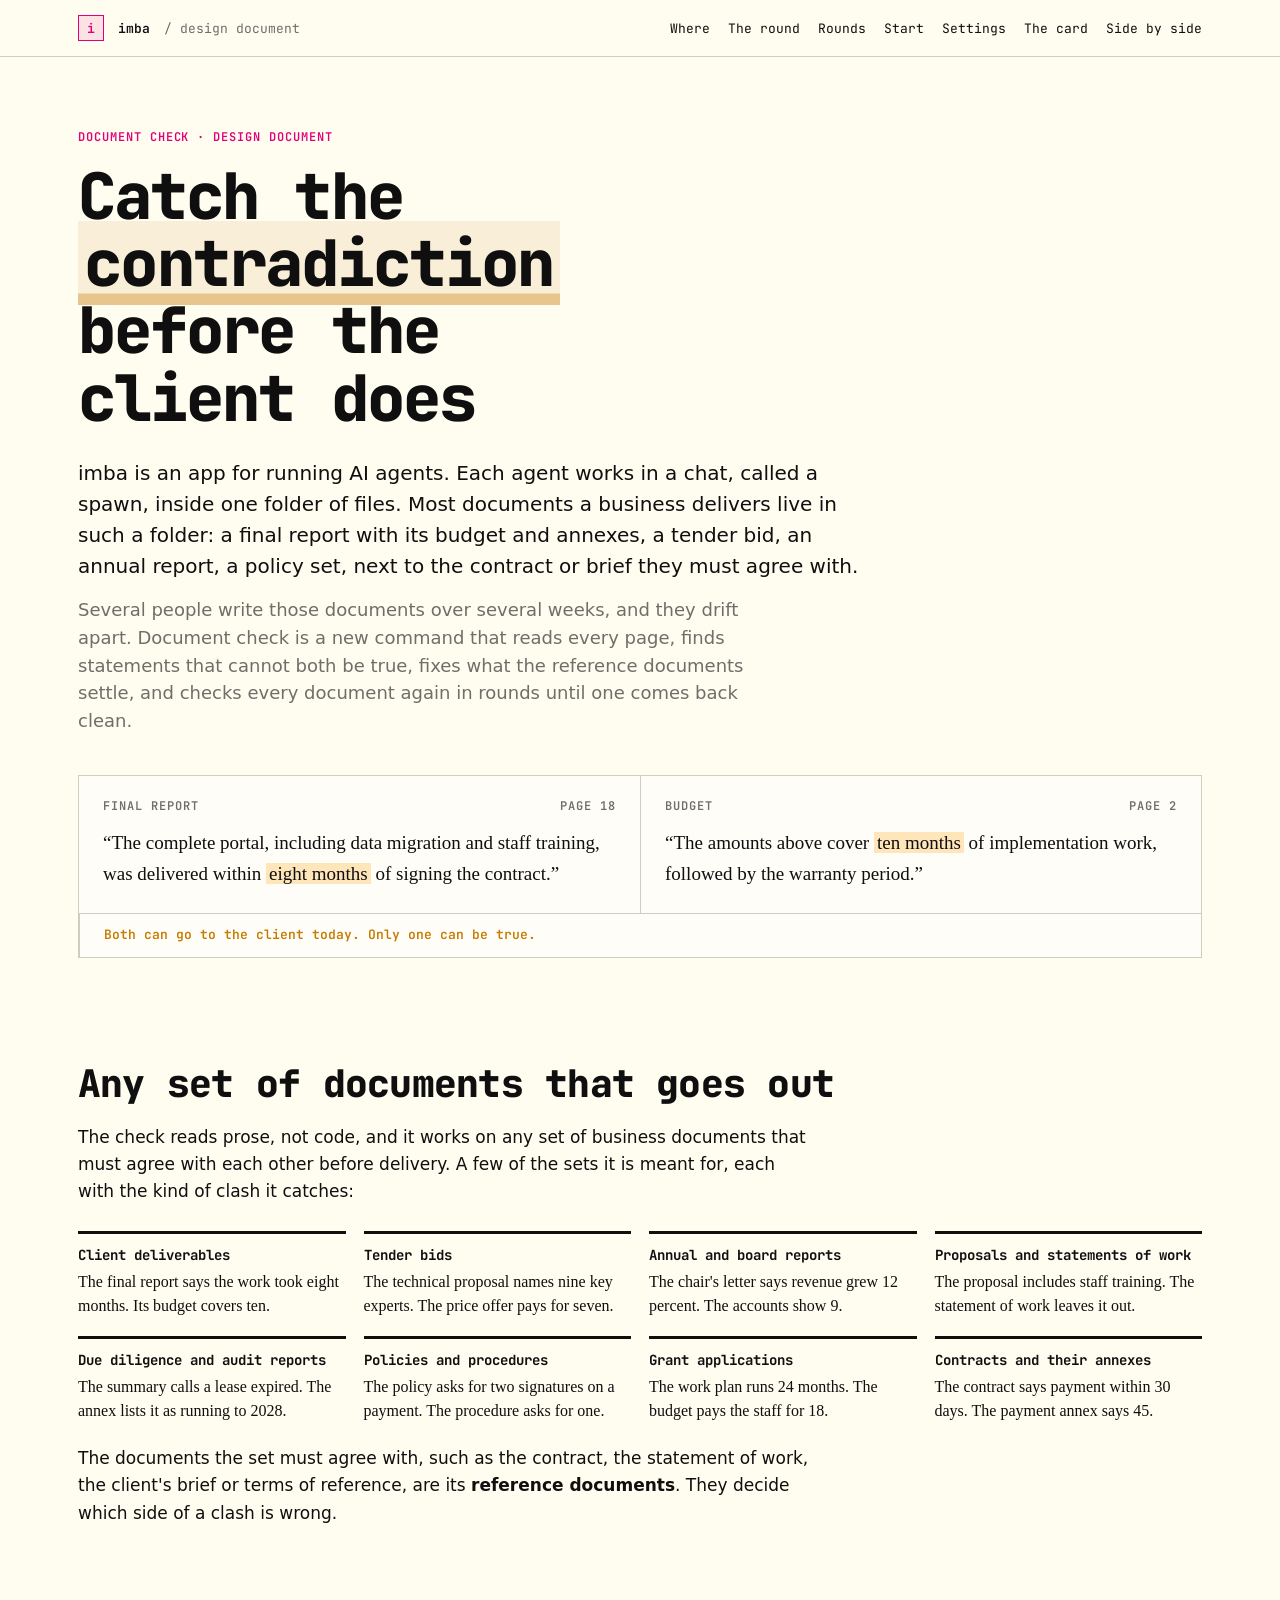
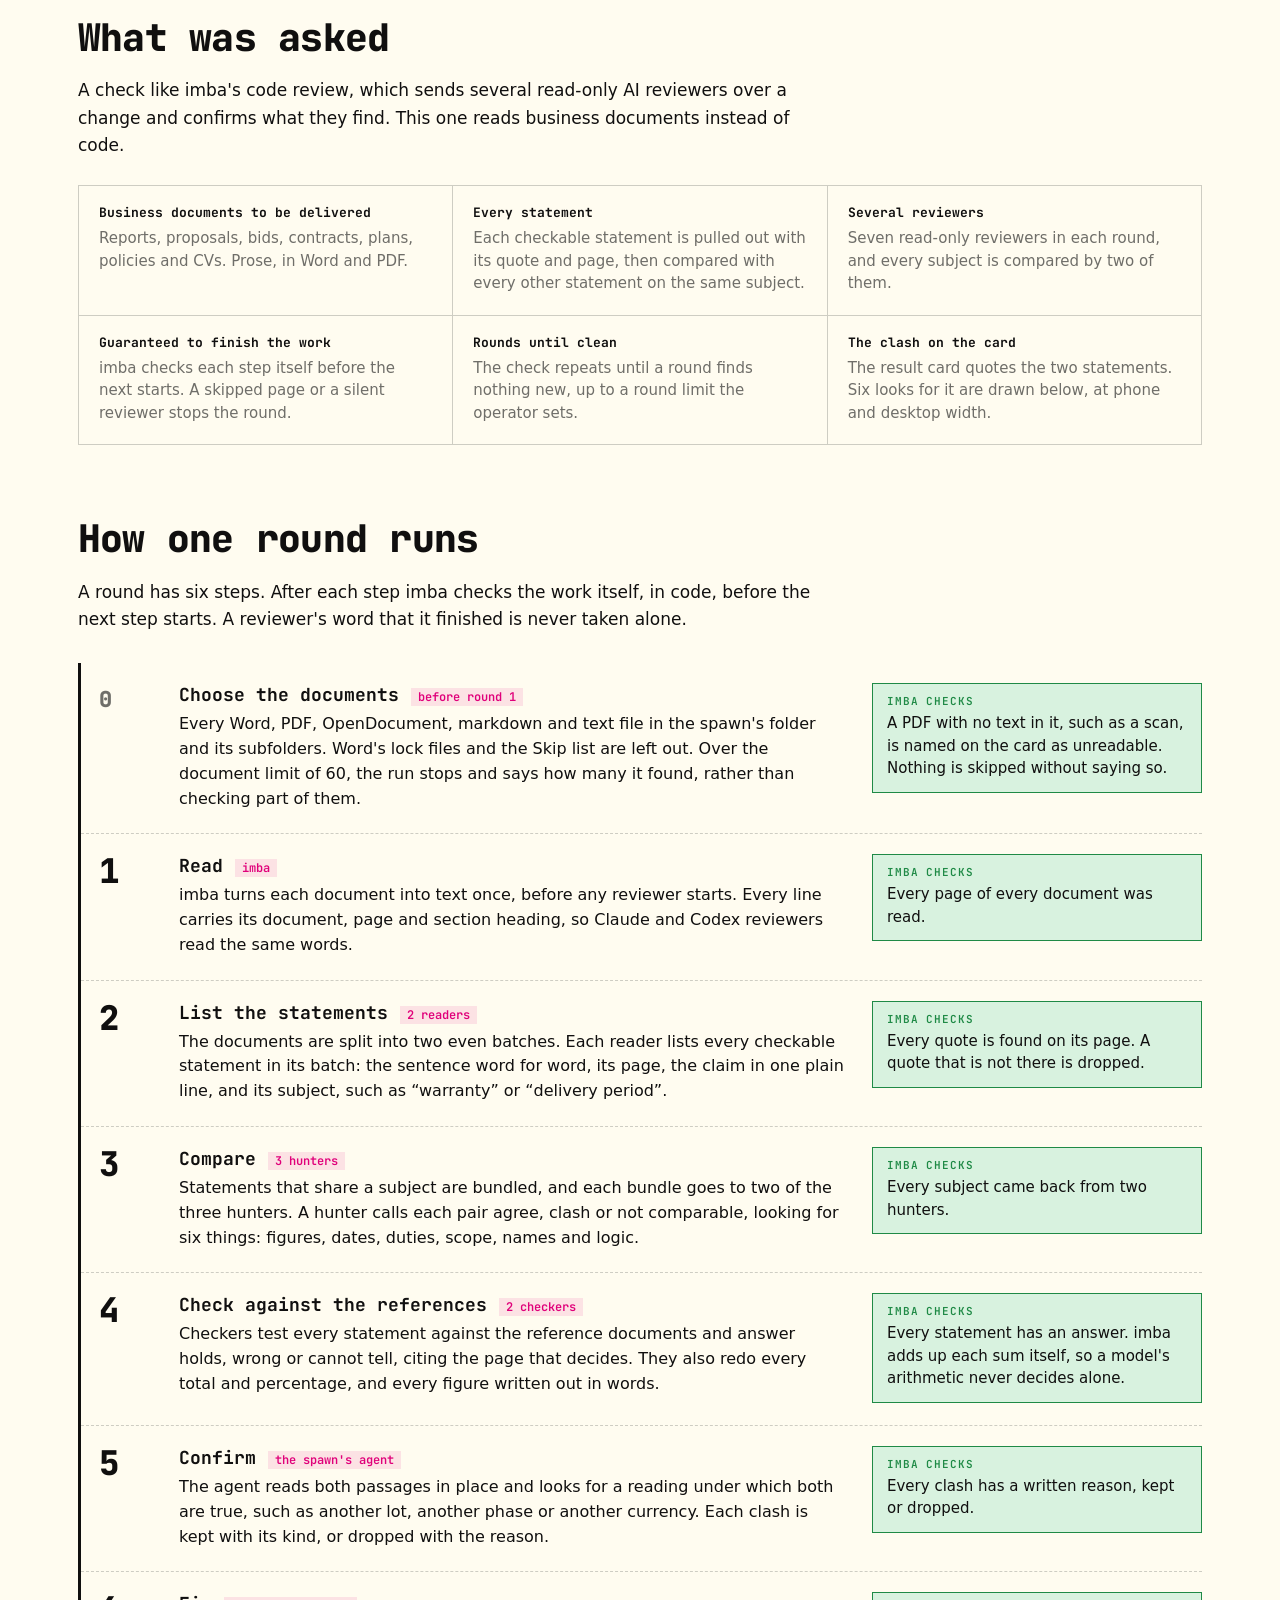
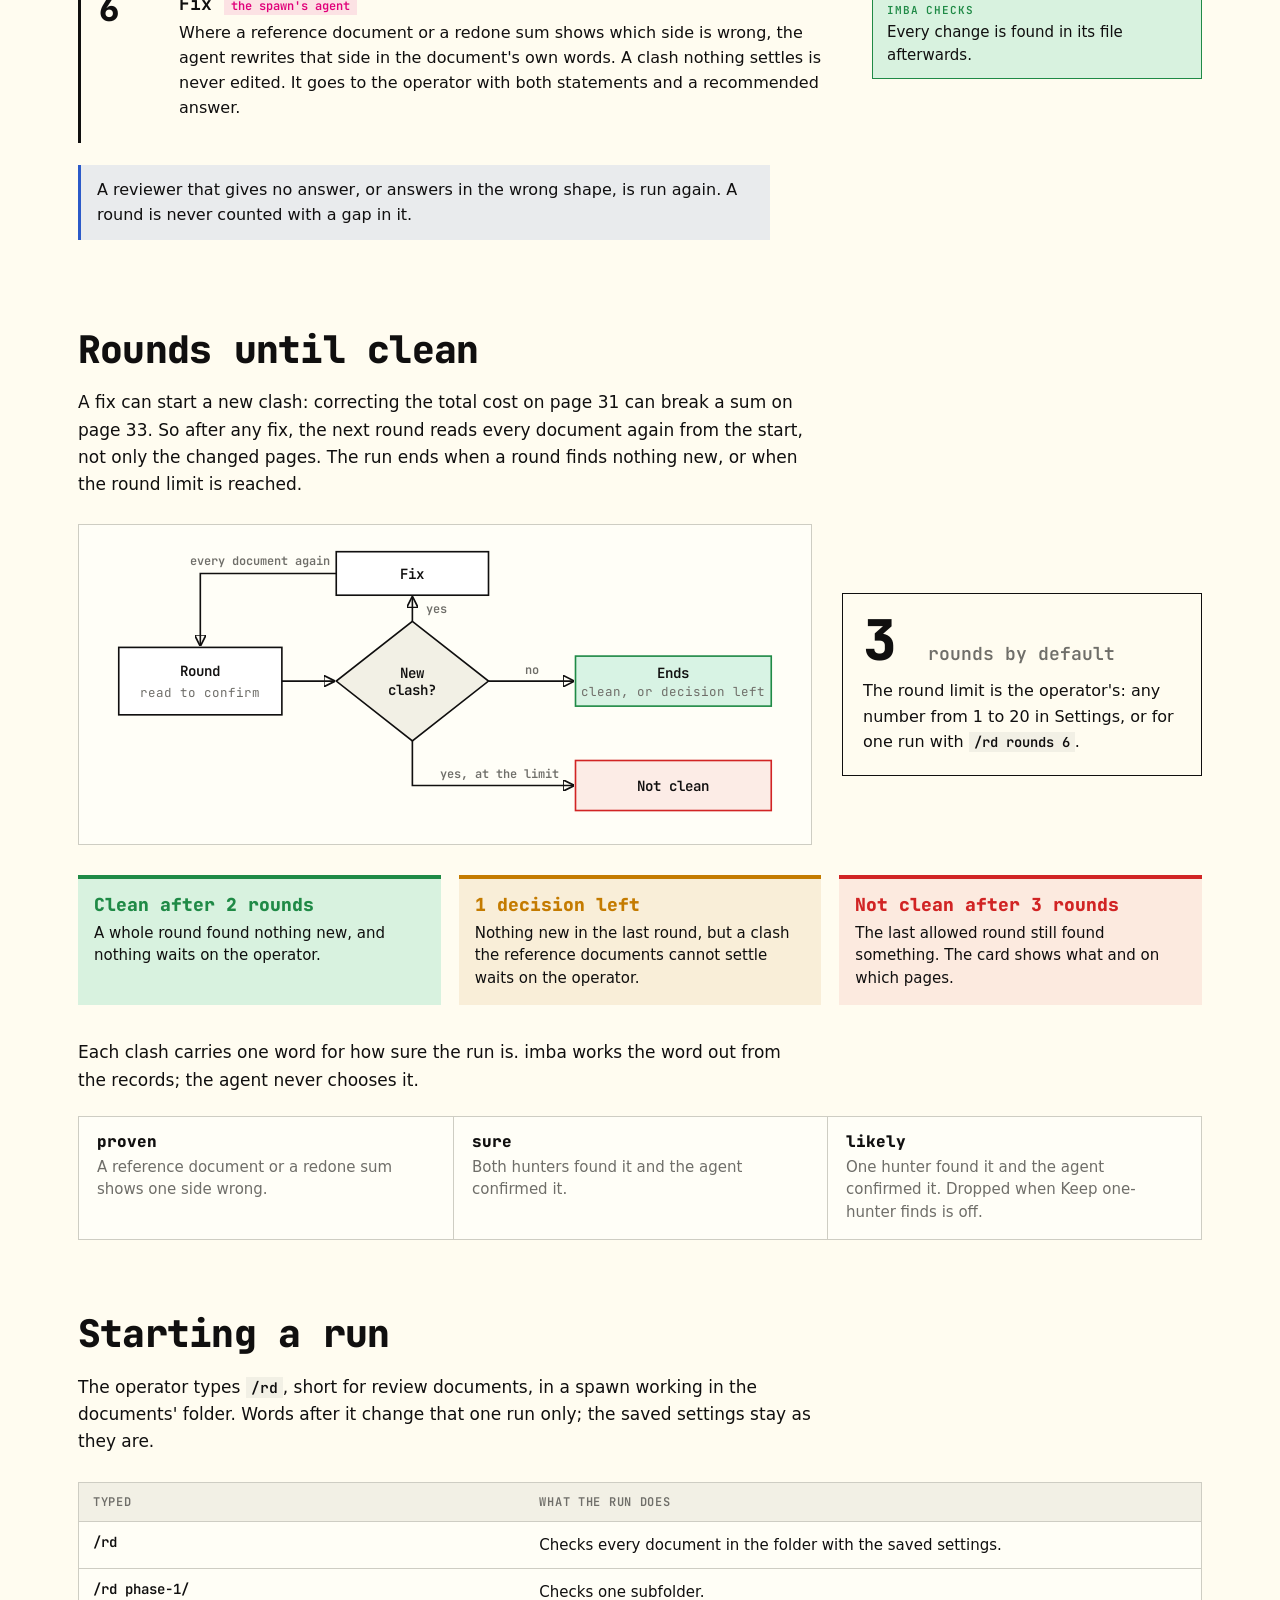
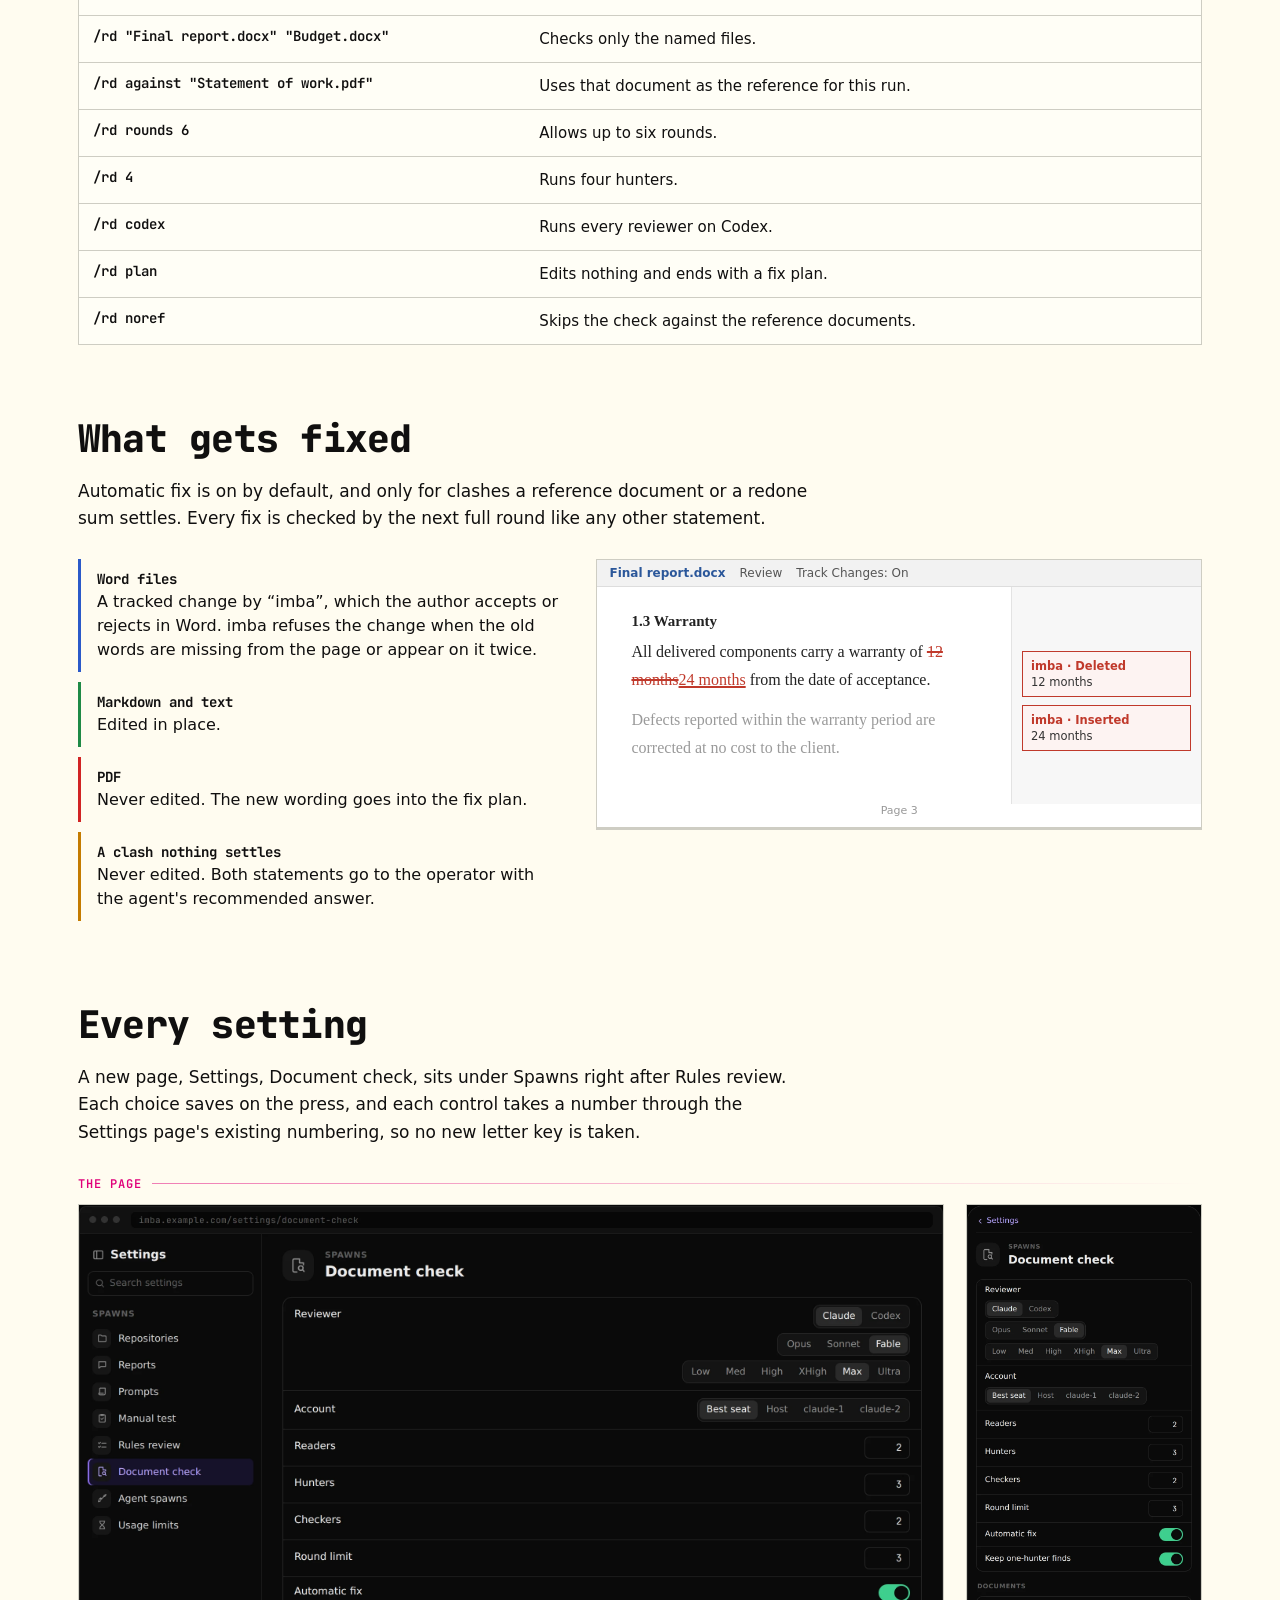
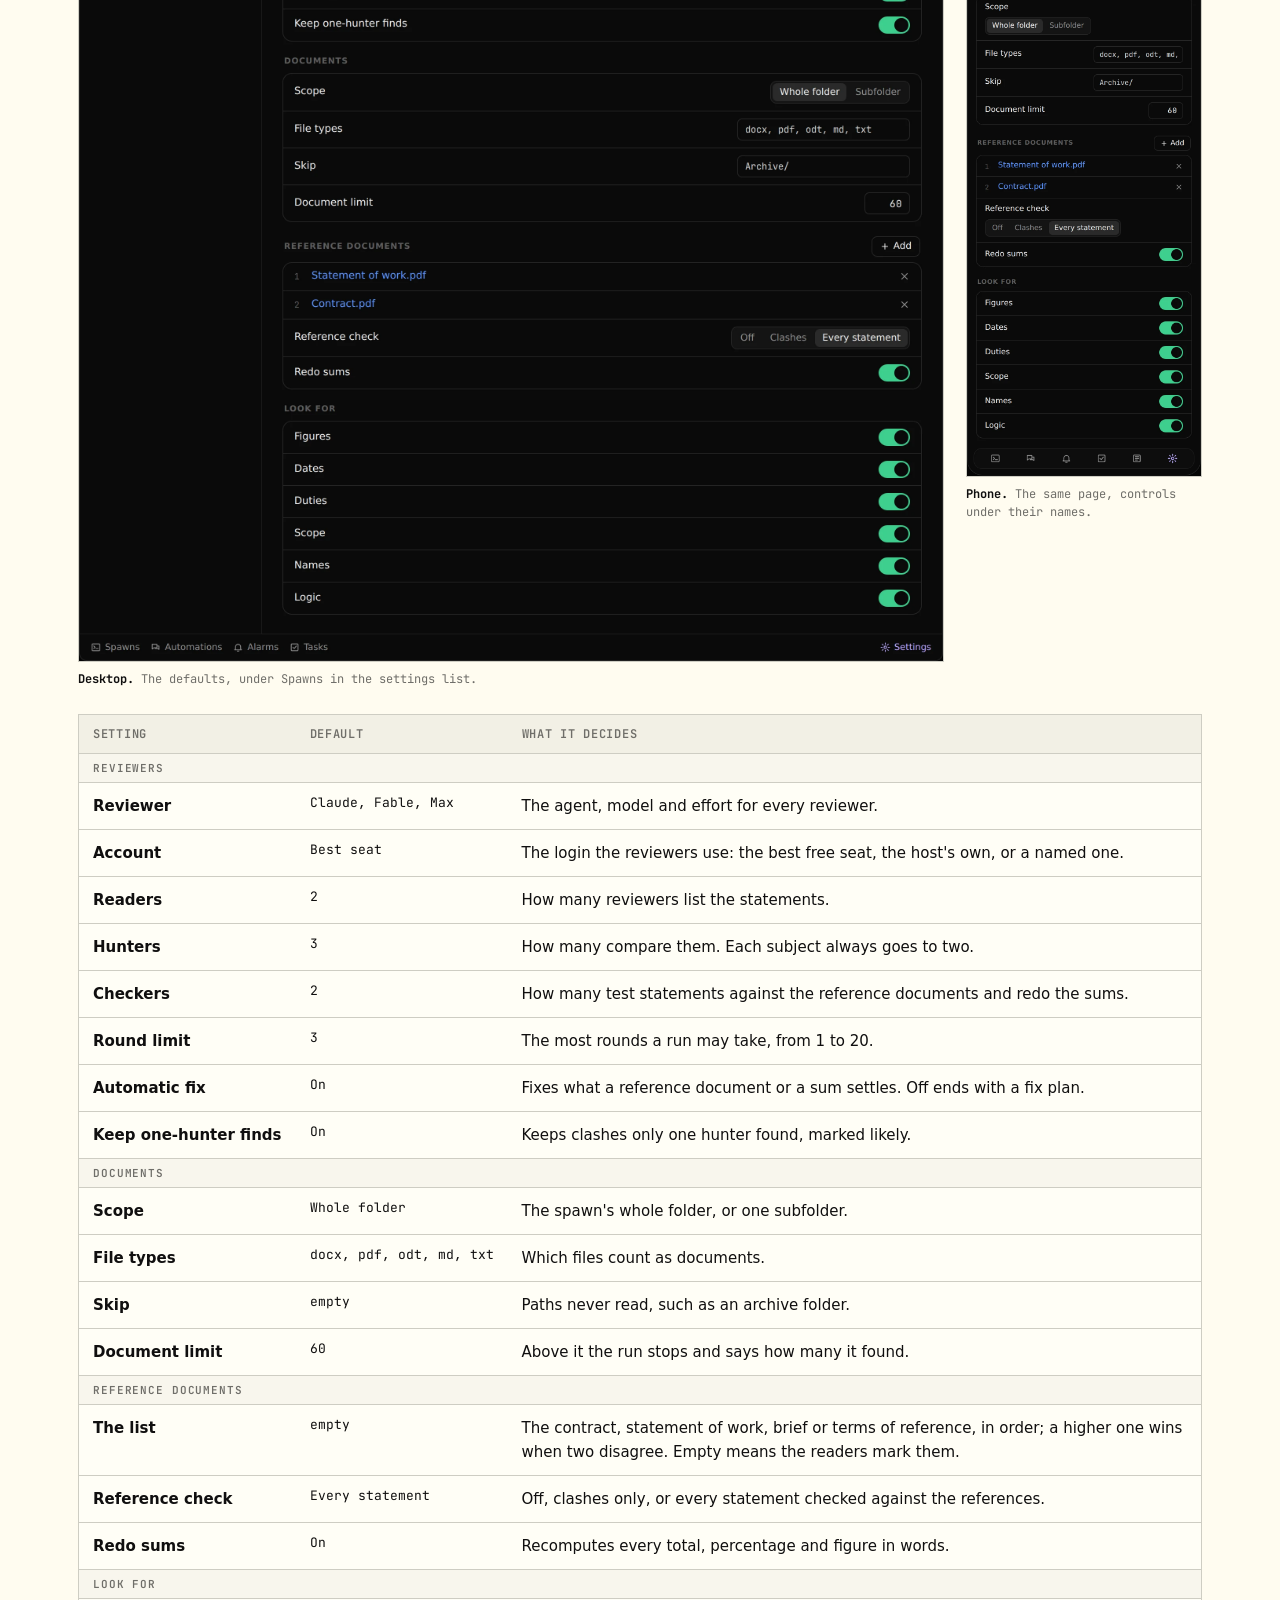
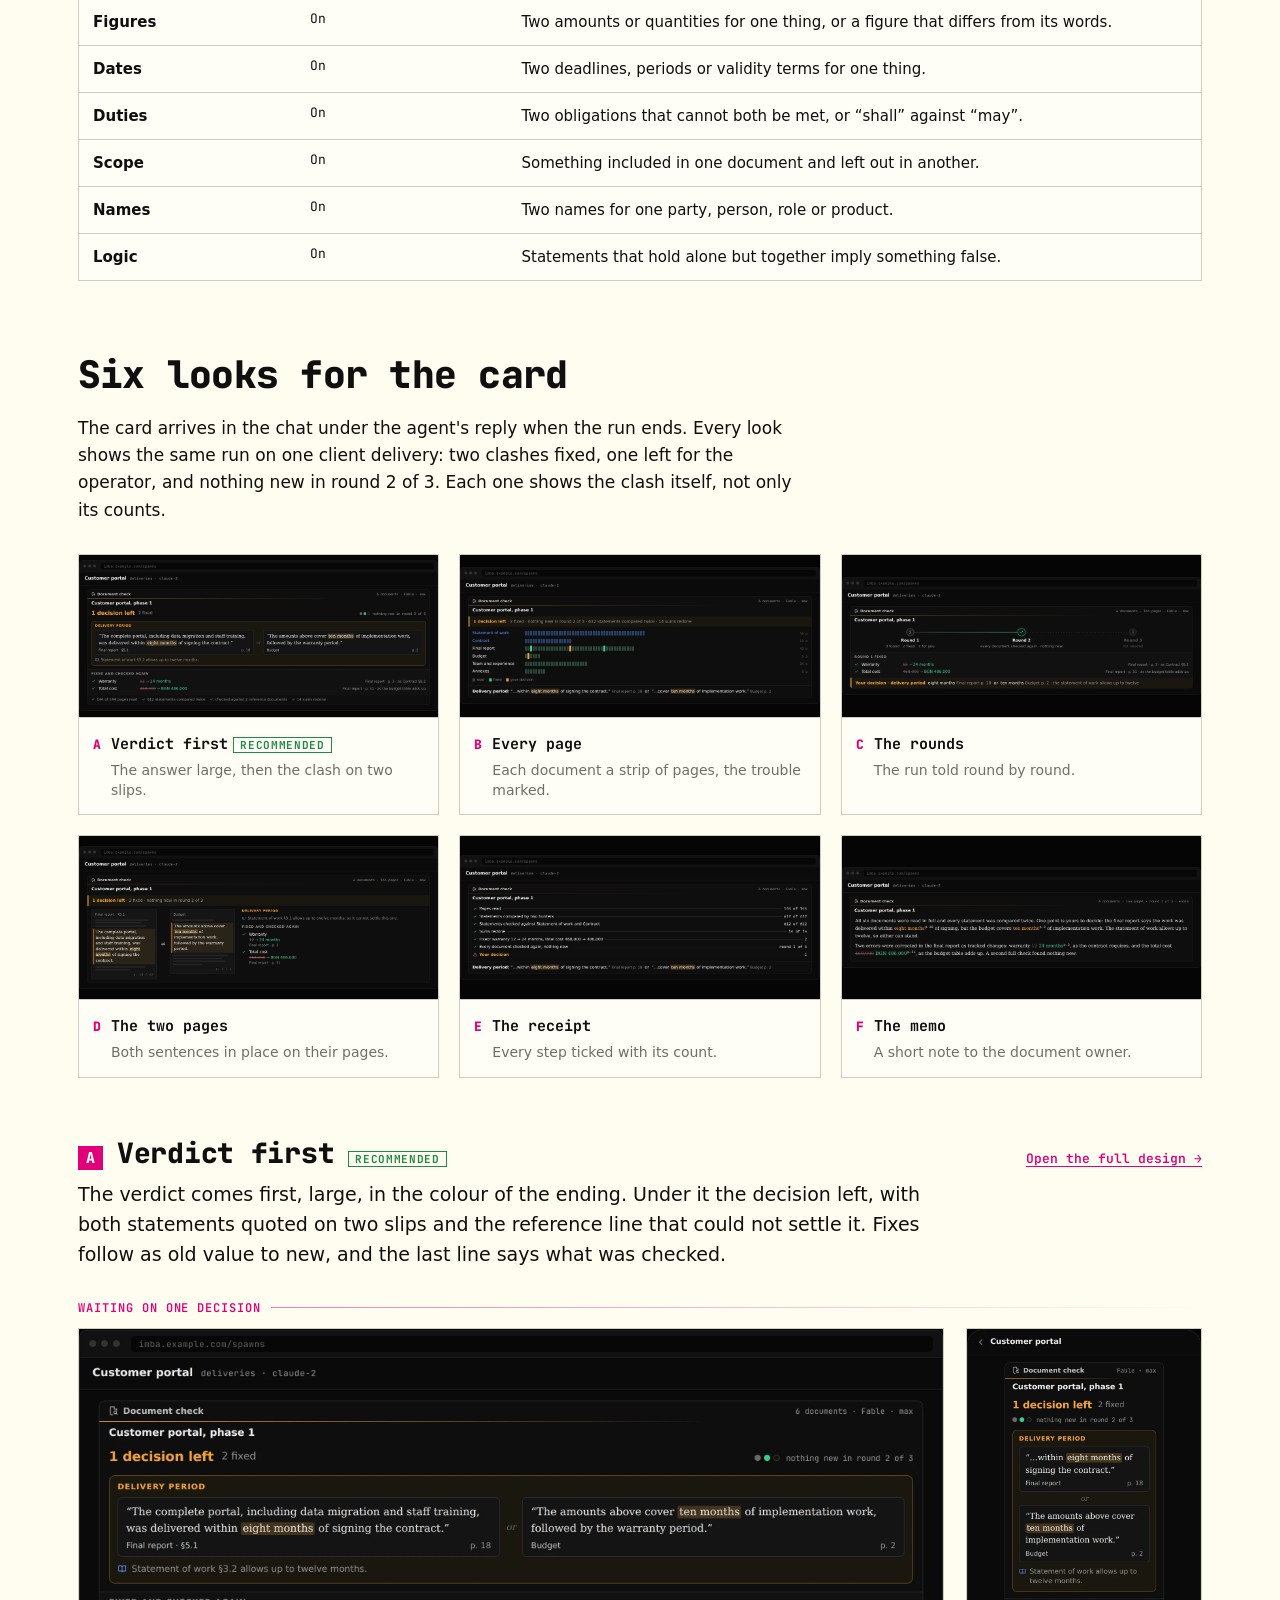
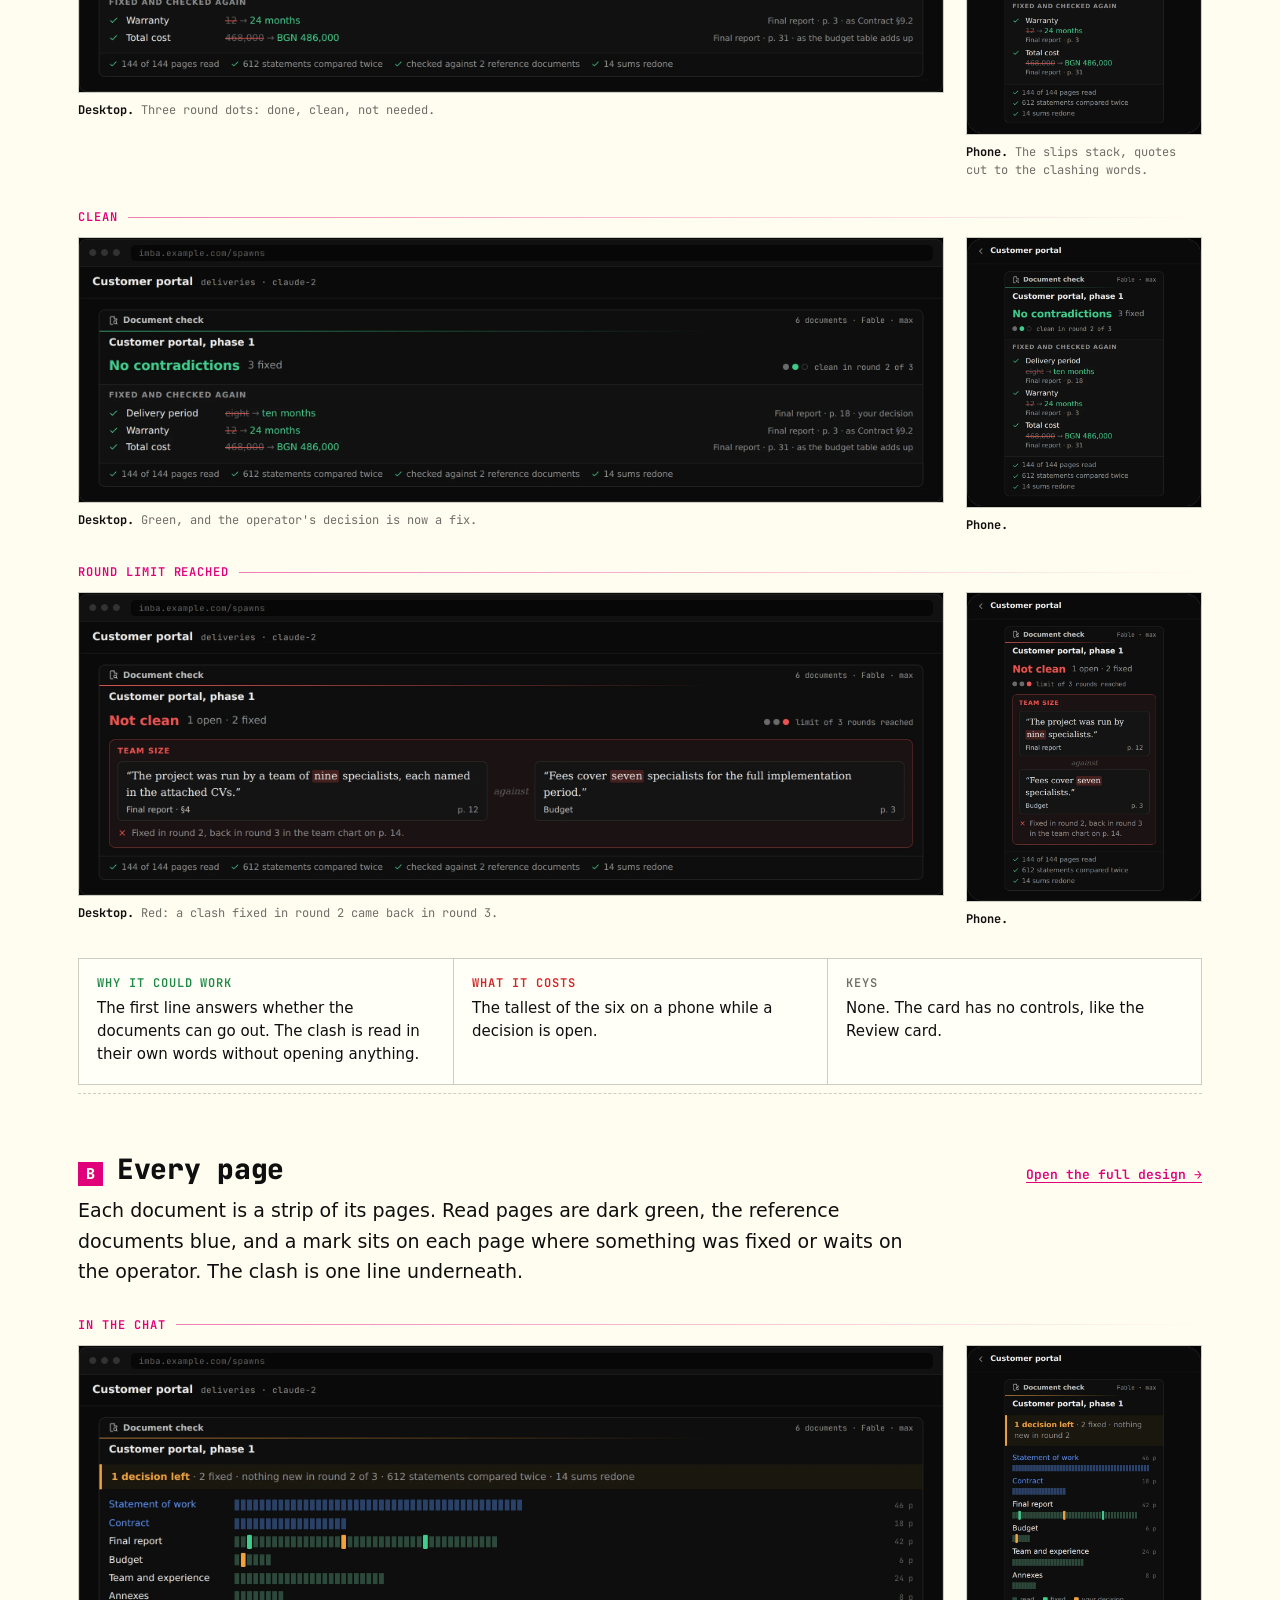
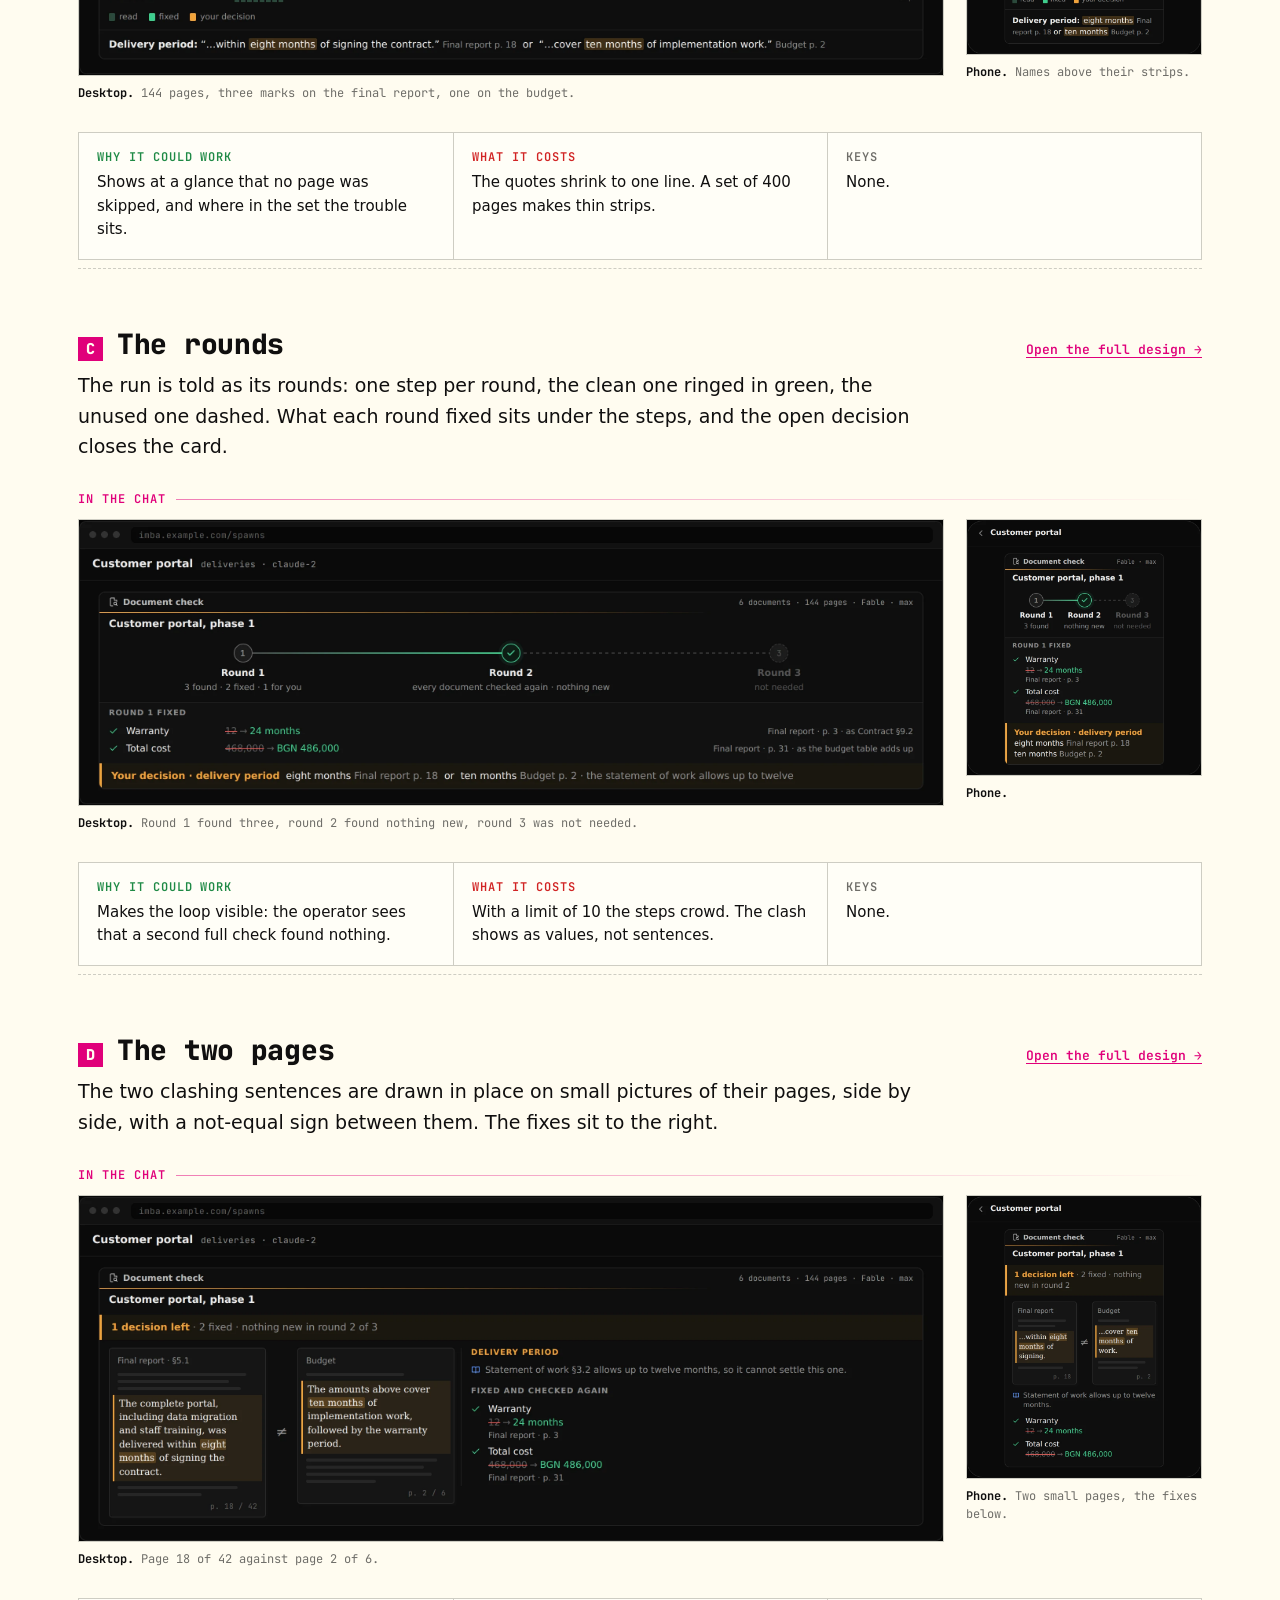
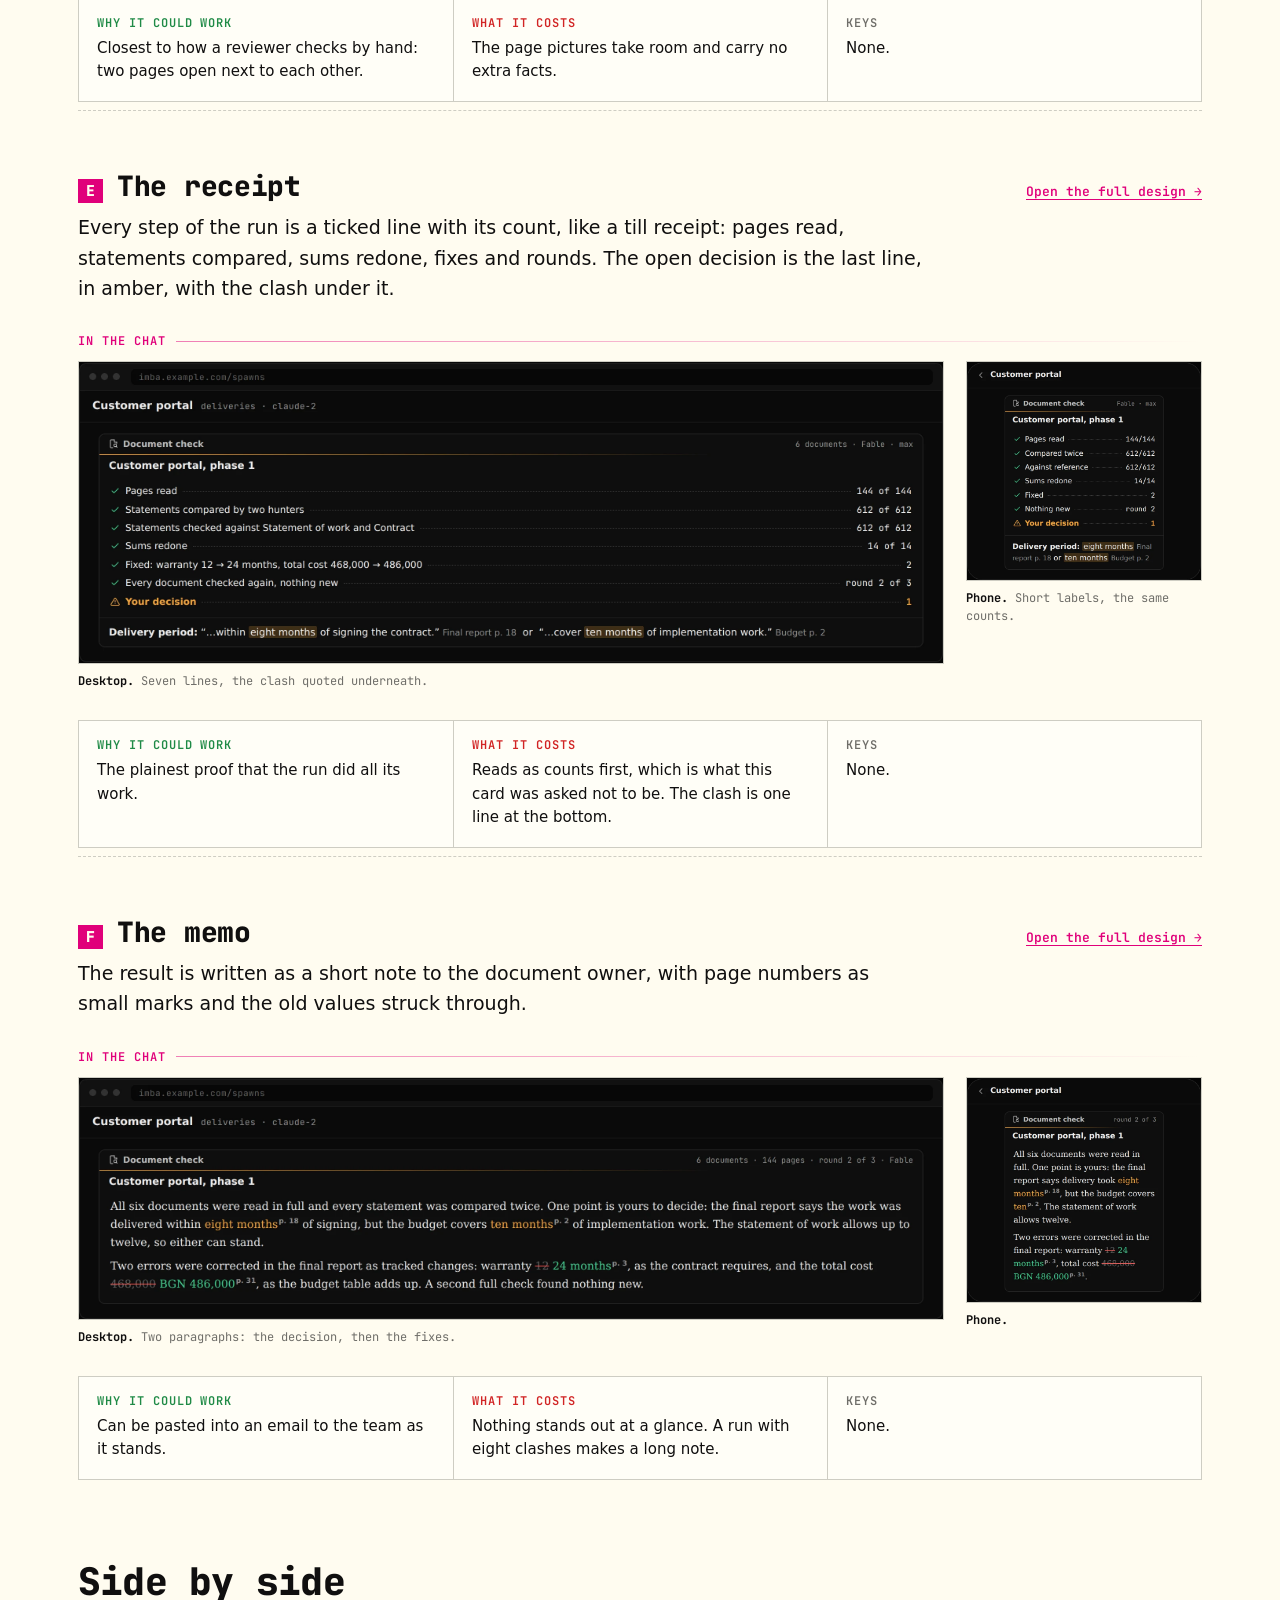
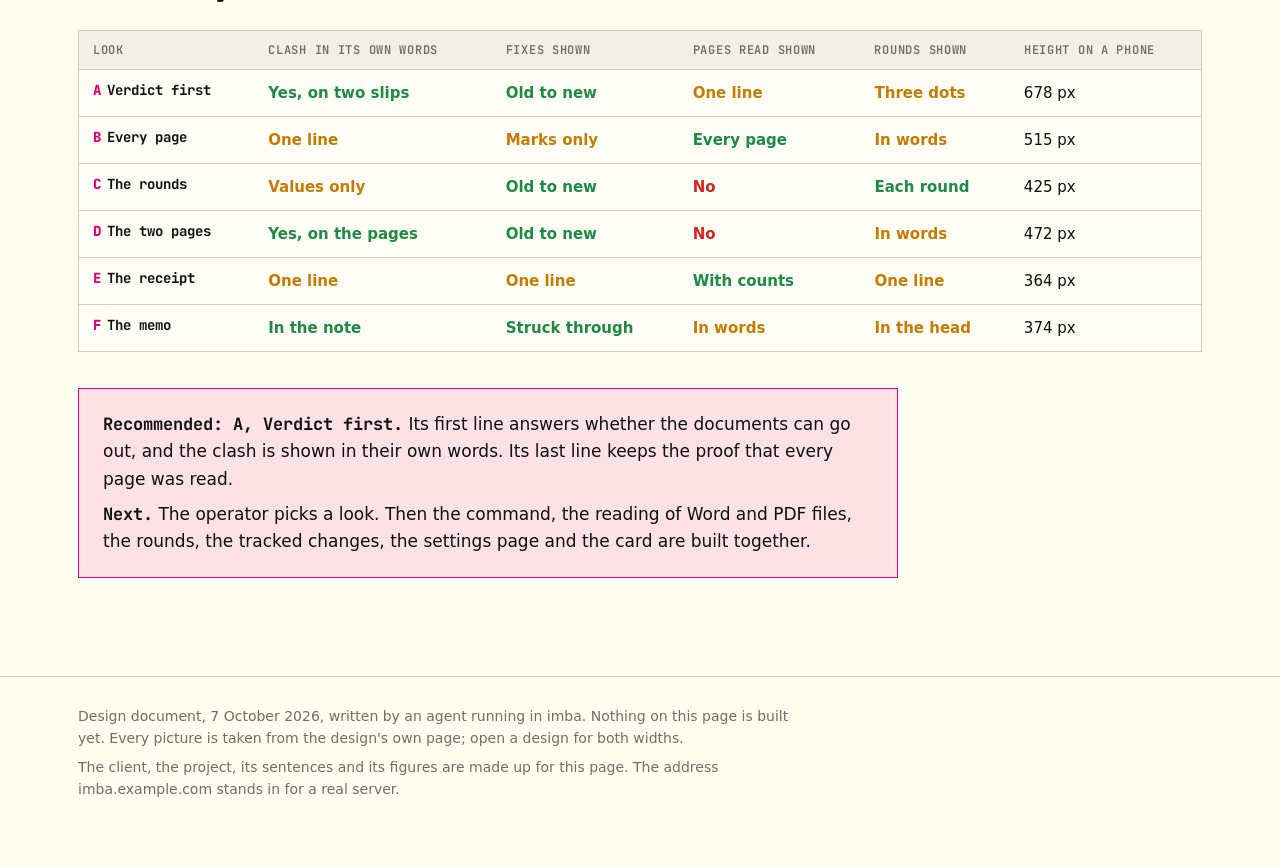
==== commit c688febe: "Widen the Document check design to every kind of business document Co-Authored-By: Claude Opus 5.5 <" ====
--- a/index.html
+++ b/index.html
@@ -4,7 +4,7 @@
 <meta charset="utf-8">
 <meta name="viewport" content="width=device-width, initial-scale=1">
 <title>Document check</title>
-<meta name="description" content="Design document for Document check in imba: AI reviewers read a tender's documents, find statements that contradict each other or the client's documents, fix what can be settled, and check again in rounds until clean.">
+<meta name="description" content="Design document for Document check in imba: AI reviewers read a set of business documents before delivery, find statements that contradict each other or the reference documents, fix what can be settled, and check again in rounds until clean.">
 <link rel="preconnect" href="https://fonts.googleapis.com">
 <link rel="preconnect" href="https://fonts.gstatic.com" crossorigin>
 <link href="https://fonts.googleapis.com/css2?family=JetBrains+Mono:wght@400;600;700;800&display=swap" rel="stylesheet">
@@ -71,6 +71,10 @@
 .brief div { border-right: 1px solid var(--rule); border-bottom: 1px solid var(--rule); padding: 18px 20px 20px; }
 .brief b { display: block; font: 700 13px var(--mono); margin-bottom: 6px; }
 .brief span { color: var(--muted-ink); font-size: 15px; line-height: 1.5; display: block; }
+.kinds { display: grid; grid-template-columns: repeat(4, 1fr); gap: 18px; margin-top: 26px; }
+.kinds div { border-top: 3px solid var(--ink); padding-top: 12px; }
+.kinds b { display: block; font: 700 14px var(--mono); margin-bottom: 6px; }
+.kinds span { display: block; font: 16px/1.5 var(--serif); }
 
 /* The round */
 .steps { list-style: none; padding: 0; margin: 30px 0 0; border-left: 3px solid var(--ink); }
@@ -202,7 +206,7 @@
 
 @media (max-width: 980px) {
   .grid { grid-template-columns: repeat(2, 1fr); }
-  .brief { grid-template-columns: 1fr 1fr; }
+  .brief, .kinds { grid-template-columns: 1fr 1fr; }
   .stp { grid-template-columns: 60px minmax(0, 1fr); }
   .stp .gate { grid-column: 2; }
   .loopwrap, .fixwrap { grid-template-columns: 1fr; }
@@ -216,7 +220,7 @@
   .compare { grid-template-columns: 1fr; }
   .compare > div + div { border-left: 0; border-top: 1px solid var(--rule); }
   .quote { font-size: 17px; }
-  .brief, .grid, .ends, .sure, .notes { grid-template-columns: 1fr; }
+  .brief, .kinds, .grid, .ends, .sure, .notes { grid-template-columns: 1fr; }
   .sure div + div, .notes div + div { border-left: 0; border-top: 1px solid var(--rule); }
   .stp { grid-template-columns: 1fr; padding-left: 16px; }
   .stp .n { padding-left: 0; font-size: 26px; }
@@ -238,6 +242,7 @@
     <span>imba</span>
     <span class="crumb">/ design document</span>
     <nav>
+      <a href="#where">Where</a>
       <a href="#round">The round</a>
       <a href="#rounds">Rounds</a>
       <a href="#start">Start</a>
@@ -252,21 +257,39 @@
 <section class="hero">
   <div class="wrap">
     <p class="kicker">Document check &middot; design document</p>
-    <h1>Catch the bid that <span class="now">contradicts itself</span></h1>
-    <p class="lede">imba is an app for running AI agents. Each agent works in a chat, called a spawn, inside one folder of files. A tender bid is such a folder: a technical proposal, a price offer, CVs and declarations, next to the client's terms of reference and draft contract.</p>
-    <p class="lede">Several people write those documents over several weeks, and they drift apart. Document check is a new command that reads every page, finds statements that cannot both be true, fixes what the client's documents settle, and checks every document again in rounds until one comes back clean.</p>
+    <h1>Catch the <span class="now">contradiction</span> before the client does</h1>
+    <p class="lede">imba is an app for running AI agents. Each agent works in a chat, called a spawn, inside one folder of files. Most documents a business delivers live in such a folder: a final report with its budget and annexes, a tender bid, an annual report, a policy set, next to the contract or brief they must agree with.</p>
+    <p class="lede">Several people write those documents over several weeks, and they drift apart. Document check is a new command that reads every page, finds statements that cannot both be true, fixes what the reference documents settle, and checks every document again in rounds until one comes back clean.</p>
 
     <div class="compare">
       <div>
-        <h3><span>Technical proposal</span><span>page 18</span></h3>
-        <p class="quote">&ldquo;We will deliver the complete platform, including data migration and staff training, within <mark>eight months</mark> of signing the contract.&rdquo;</p>
+        <h3><span>Final report</span><span>page 18</span></h3>
+        <p class="quote">&ldquo;The complete portal, including data migration and staff training, was delivered within <mark>eight months</mark> of signing the contract.&rdquo;</p>
       </div>
       <div>
-        <h3><span>Price offer</span><span>page 2</span></h3>
-        <p class="quote">&ldquo;The prices above cover <mark>ten months</mark> of implementation work, followed by the warranty period.&rdquo;</p>
-      </div>
-      <div class="verdict-line">Both can be sent to the client today. Only one can be true.</div>
-    </div>
+        <h3><span>Budget</span><span>page 2</span></h3>
+        <p class="quote">&ldquo;The amounts above cover <mark>ten months</mark> of implementation work, followed by the warranty period.&rdquo;</p>
+      </div>
+      <div class="verdict-line">Both can go to the client today. Only one can be true.</div>
+    </div>
+  </div>
+</section>
+
+<section class="section" id="where">
+  <div class="wrap">
+    <h2>Any set of documents that goes out</h2>
+    <p>The check reads prose, not code, and it works on any set of business documents that must agree with each other before delivery. A few of the sets it is meant for, each with the kind of clash it catches:</p>
+    <div class="kinds">
+      <div><b>Client deliverables</b><span>The final report says the work took eight months. Its budget covers ten.</span></div>
+      <div><b>Tender bids</b><span>The technical proposal names nine key experts. The price offer pays for seven.</span></div>
+      <div><b>Annual and board reports</b><span>The chair's letter says revenue grew 12 percent. The accounts show 9.</span></div>
+      <div><b>Proposals and statements of work</b><span>The proposal includes staff training. The statement of work leaves it out.</span></div>
+      <div><b>Due diligence and audit reports</b><span>The summary calls a lease expired. The annex lists it as running to 2028.</span></div>
+      <div><b>Policies and procedures</b><span>The policy asks for two signatures on a payment. The procedure asks for one.</span></div>
+      <div><b>Grant applications</b><span>The work plan runs 24 months. The budget pays the staff for 18.</span></div>
+      <div><b>Contracts and their annexes</b><span>The contract says payment within 30 days. The payment annex says 45.</span></div>
+    </div>
+    <p style="margin-top:22px">The documents the set must agree with, such as the contract, the statement of work, the client's brief or terms of reference, are its <b>reference documents</b>. They decide which side of a clash is wrong.</p>
   </div>
 </section>
 
@@ -275,7 +298,7 @@
     <h2>What was asked</h2>
     <p>A check like imba's code review, which sends several read-only AI reviewers over a change and confirms what they find. This one reads business documents instead of code.</p>
     <div class="brief">
-      <div><b>Business documents and tenders</b><span>Proposals, price offers, contracts, CVs and terms of reference. Prose, in Word and PDF.</span></div>
+      <div><b>Business documents to be delivered</b><span>Reports, proposals, bids, contracts, plans, policies and CVs. Prose, in Word and PDF.</span></div>
       <div><b>Every statement</b><span>Each checkable statement is pulled out with its quote and page, then compared with every other statement on the same subject.</span></div>
       <div><b>Several reviewers</b><span>Seven read-only reviewers in each round, and every subject is compared by two of them.</span></div>
       <div><b>Guaranteed to finish the work</b><span>imba checks each step itself before the next starts. A skipped page or a silent reviewer stops the round.</span></div>
@@ -302,7 +325,7 @@
       </li>
       <li class="stp">
         <span class="n">2</span>
-        <div><h3>List the statements <small>2 readers</small></h3><p>The documents are split into two even batches. Each reader lists every checkable statement in its batch: the sentence word for word, its page, the claim in one plain line, and its subject, such as &ldquo;offer validity&rdquo; or &ldquo;delivery period&rdquo;.</p></div>
+        <div><h3>List the statements <small>2 readers</small></h3><p>The documents are split into two even batches. Each reader lists every checkable statement in its batch: the sentence word for word, its page, the claim in one plain line, and its subject, such as &ldquo;warranty&rdquo; or &ldquo;delivery period&rdquo;.</p></div>
         <div class="gate"><b>imba checks</b>Every quote is found on its page. A quote that is not there is dropped.</div>
       </li>
       <li class="stp">
@@ -312,7 +335,7 @@
       </li>
       <li class="stp">
         <span class="n">4</span>
-        <div><h3>Check against the client <small>2 checkers</small></h3><p>Checkers test every statement against the client's documents and answer holds, wrong or cannot tell, citing the page that decides. They also redo every total and percentage, and every figure written out in words.</p></div>
+        <div><h3>Check against the references <small>2 checkers</small></h3><p>Checkers test every statement against the reference documents and answer holds, wrong or cannot tell, citing the page that decides. They also redo every total and percentage, and every figure written out in words.</p></div>
         <div class="gate"><b>imba checks</b>Every statement has an answer. imba adds up each sum itself, so a model's arithmetic never decides alone.</div>
       </li>
       <li class="stp">
@@ -322,7 +345,7 @@
       </li>
       <li class="stp">
         <span class="n">6</span>
-        <div><h3>Fix <small>the spawn's agent</small></h3><p>Where a client's document or a redone sum shows which side is wrong, the agent rewrites that side in the document's own words. A clash nothing settles is never edited. It goes to the operator with both statements and a recommended answer.</p></div>
+        <div><h3>Fix <small>the spawn's agent</small></h3><p>Where a reference document or a redone sum shows which side is wrong, the agent rewrites that side in the document's own words. A clash nothing settles is never edited. It goes to the operator with both statements and a recommended answer.</p></div>
         <div class="gate"><b>imba checks</b>Every change is found in its file afterwards.</div>
       </li>
     </ol>
@@ -333,7 +356,7 @@
 <section class="section" id="rounds">
   <div class="wrap">
     <h2>Rounds until clean</h2>
-    <p>A fix can start a new clash: correcting the total price on page 31 can break a sum on page 33. So after any fix, the next round reads every document again from the start, not only the changed pages. The run ends when a round finds nothing new, or when the round limit is reached.</p>
+    <p>A fix can start a new clash: correcting the total cost on page 31 can break a sum on page 33. So after any fix, the next round reads every document again from the start, not only the changed pages. The run ends when a round finds nothing new, or when the round limit is reached.</p>
     <div class="loopwrap">
       <div class="loop">
         <svg viewBox="0 0 640 260" role="img" aria-label="A round runs, then either fixes and runs again, ends clean, or stops at the round limit">
@@ -366,12 +389,12 @@
     </div>
     <div class="ends">
       <div class="end e-ok"><b>Clean after 2 rounds</b><p>A whole round found nothing new, and nothing waits on the operator.</p></div>
-      <div class="end e-am"><b>1 decision left</b><p>Nothing new in the last round, but a clash the client's documents cannot settle waits on the operator.</p></div>
+      <div class="end e-am"><b>1 decision left</b><p>Nothing new in the last round, but a clash the reference documents cannot settle waits on the operator.</p></div>
       <div class="end e-no"><b>Not clean after 3 rounds</b><p>The last allowed round still found something. The card shows what and on which pages.</p></div>
     </div>
     <p style="margin-top:34px">Each clash carries one word for how sure the run is. imba works the word out from the records; the agent never chooses it.</p>
     <div class="sure">
-      <div><b>proven</b><p>A client's document or a redone sum shows one side wrong.</p></div>
+      <div><b>proven</b><p>A reference document or a redone sum shows one side wrong.</p></div>
       <div><b>sure</b><p>Both hunters found it and the agent confirmed it.</p></div>
       <div><b>likely</b><p>One hunter found it and the agent confirmed it. Dropped when Keep one-hunter finds is off.</p></div>
     </div>
@@ -381,20 +404,20 @@
 <section class="section" id="start">
   <div class="wrap">
     <h2>Starting a run</h2>
-    <p>The operator types <code>/rd</code>, short for review documents, in a spawn working in the bid's folder. Words after it change that one run only; the saved settings stay as they are.</p>
+    <p>The operator types <code>/rd</code>, short for review documents, in a spawn working in the documents' folder. Words after it change that one run only; the saved settings stay as they are.</p>
     <div class="tablewrap">
       <table>
         <thead><tr><th>Typed</th><th>What the run does</th></tr></thead>
         <tbody>
           <tr><td class="cmd">/rd</td><td>Checks every document in the folder with the saved settings.</td></tr>
-          <tr><td class="cmd">/rd lot-1/</td><td>Checks one subfolder.</td></tr>
-          <tr><td class="cmd">/rd "Price offer.docx" "Technical proposal.docx"</td><td>Checks only the named files.</td></tr>
-          <tr><td class="cmd">/rd against "Terms of reference.pdf"</td><td>Uses that document as the client's for this run.</td></tr>
+          <tr><td class="cmd">/rd phase-1/</td><td>Checks one subfolder.</td></tr>
+          <tr><td class="cmd">/rd "Final report.docx" "Budget.docx"</td><td>Checks only the named files.</td></tr>
+          <tr><td class="cmd">/rd against "Statement of work.pdf"</td><td>Uses that document as the reference for this run.</td></tr>
           <tr><td class="cmd">/rd rounds 6</td><td>Allows up to six rounds.</td></tr>
           <tr><td class="cmd">/rd 4</td><td>Runs four hunters.</td></tr>
           <tr><td class="cmd">/rd codex</td><td>Runs every reviewer on Codex.</td></tr>
           <tr><td class="cmd">/rd plan</td><td>Edits nothing and ends with a fix plan.</td></tr>
-          <tr><td class="cmd">/rd noref</td><td>Skips the check against the client's documents.</td></tr>
+          <tr><td class="cmd">/rd noref</td><td>Skips the check against the reference documents.</td></tr>
         </tbody>
       </table>
     </div>
@@ -404,7 +427,7 @@
 <section class="section" id="fixing">
   <div class="wrap">
     <h2>What gets fixed</h2>
-    <p>Automatic fix is on by default, and only for clashes a client's document or a redone sum settles. Every fix is checked by the next full round like any other statement.</p>
+    <p>Automatic fix is on by default, and only for clashes a reference document or a redone sum settles. Every fix is checked by the next full round like any other statement.</p>
     <div class="fixwrap">
       <ul class="fixlist">
         <li class="w"><b>Word files</b>A tracked change by &ldquo;imba&rdquo;, which the author accepts or rejects in Word. imba refuses the change when the old words are missing from the page or appear on it twice.</li>
@@ -413,15 +436,15 @@
         <li class="o"><b>A clash nothing settles</b>Never edited. Both statements go to the operator with the agent's recommended answer.</li>
       </ul>
       <div class="word" aria-label="A Word page with imba's tracked change">
-        <div class="wbar"><b>Technical proposal.docx</b><span>Review</span><span>Track Changes: On</span></div>
+        <div class="wbar"><b>Final report.docx</b><span>Review</span><span>Track Changes: On</span></div>
         <div class="pg">
-          <h4>1.3 Validity of the offer</h4>
-          <p>This offer remains valid for <del>90 days</del><ins>120 days</ins> from the deadline for submission of offers.</p>
-          <p class="dim">The bidder accepts that the contracting authority may request an extension of the validity period in writing.</p>
+          <h4>1.3 Warranty</h4>
+          <p>All delivered components carry a warranty of <del>12 months</del><ins>24 months</ins> from the date of acceptance.</p>
+          <p class="dim">Defects reported within the warranty period are corrected at no cost to the client.</p>
         </div>
         <div class="bl">
-          <div class="balloon"><b>imba &middot; Deleted</b>90 days</div>
-          <div class="balloon"><b>imba &middot; Inserted</b>120 days</div>
+          <div class="balloon"><b>imba &middot; Deleted</b>12 months</div>
+          <div class="balloon"><b>imba &middot; Inserted</b>24 months</div>
         </div>
         <div class="pn">Page 3</div>
       </div>
@@ -447,18 +470,18 @@
           <tr><td class="k">Account</td><td class="d">Best seat</td><td>The login the reviewers use: the best free seat, the host's own, or a named one.</td></tr>
           <tr><td class="k">Readers</td><td class="d">2</td><td>How many reviewers list the statements.</td></tr>
           <tr><td class="k">Hunters</td><td class="d">3</td><td>How many compare them. Each subject always goes to two.</td></tr>
-          <tr><td class="k">Checkers</td><td class="d">2</td><td>How many test statements against the client's documents and redo the sums.</td></tr>
+          <tr><td class="k">Checkers</td><td class="d">2</td><td>How many test statements against the reference documents and redo the sums.</td></tr>
           <tr><td class="k">Round limit</td><td class="d">3</td><td>The most rounds a run may take, from 1 to 20.</td></tr>
-          <tr><td class="k">Automatic fix</td><td class="d">On</td><td>Fixes what a client's document or a sum settles. Off ends with a fix plan.</td></tr>
+          <tr><td class="k">Automatic fix</td><td class="d">On</td><td>Fixes what a reference document or a sum settles. Off ends with a fix plan.</td></tr>
           <tr><td class="k">Keep one-hunter finds</td><td class="d">On</td><td>Keeps clashes only one hunter found, marked likely.</td></tr>
           <tr class="grp"><td colspan="3">Documents</td></tr>
           <tr><td class="k">Scope</td><td class="d">Whole folder</td><td>The spawn's whole folder, or one subfolder.</td></tr>
           <tr><td class="k">File types</td><td class="d">docx, pdf, odt, md, txt</td><td>Which files count as documents.</td></tr>
           <tr><td class="k">Skip</td><td class="d">empty</td><td>Paths never read, such as an archive folder.</td></tr>
           <tr><td class="k">Document limit</td><td class="d">60</td><td>Above it the run stops and says how many it found.</td></tr>
-          <tr class="grp"><td colspan="3">Client documents</td></tr>
-          <tr><td class="k">The list</td><td class="d">empty</td><td>The client's documents in order; a higher one wins when two disagree. Empty means the readers mark them.</td></tr>
-          <tr><td class="k">Reference check</td><td class="d">Every statement</td><td>Off, clashes only, or every statement checked against the client.</td></tr>
+          <tr class="grp"><td colspan="3">Reference documents</td></tr>
+          <tr><td class="k">The list</td><td class="d">empty</td><td>The contract, statement of work, brief or terms of reference, in order; a higher one wins when two disagree. Empty means the readers mark them.</td></tr>
+          <tr><td class="k">Reference check</td><td class="d">Every statement</td><td>Off, clashes only, or every statement checked against the references.</td></tr>
           <tr><td class="k">Redo sums</td><td class="d">On</td><td>Recomputes every total, percentage and figure in words.</td></tr>
           <tr class="grp"><td colspan="3">Look for</td></tr>
           <tr><td class="k">Figures</td><td class="d">On</td><td>Two amounts or quantities for one thing, or a figure that differs from its words.</td></tr>
@@ -476,19 +499,19 @@
 <section class="section" id="looks">
   <div class="wrap">
     <h2>Six looks for the card</h2>
-    <p>The card arrives in the chat under the agent's reply when the run ends. Every look shows the same run of the same bid: two clashes fixed, one left for the operator, and nothing new in round 2 of 3. Each one shows the clash itself, not only its counts.</p>
+    <p>The card arrives in the chat under the agent's reply when the run ends. Every look shows the same run on one client delivery: two clashes fixed, one left for the operator, and nothing new in round 2 of 3. Each one shows the clash itself, not only its counts.</p>
     <div class="grid">
       <a class="tile" href="#A"><div class="shot"><img src="img/A-1-desk.webp" width="2200" height="924" alt="A Verdict first in the chat" loading="lazy"></div><div class="cap"><span class="id">A</span><span><span class="nm">Verdict first</span> <span class="rec">recommended</span><span class="ln">The answer large, then the clash on two slips.</span></span></div></a>
       <a class="tile" href="#B"><div class="shot"><img src="img/B-1-desk.webp" width="2200" height="840" alt="B Every page in the chat" loading="lazy"></div><div class="cap"><span class="id">B</span><span><span class="nm">Every page</span><span class="ln">Each document a strip of pages, the trouble marked.</span></span></div></a>
       <a class="tile" href="#C"><div class="shot"><img src="img/C-1-desk.webp" width="2200" height="724" alt="C The rounds in the chat" loading="lazy"></div><div class="cap"><span class="id">C</span><span><span class="nm">The rounds</span><span class="ln">The run told round by round.</span></span></div></a>
-      <a class="tile" href="#D"><div class="shot"><img src="img/D-1-desk.webp" width="2200" height="844" alt="D The two pages in the chat" loading="lazy"></div><div class="cap"><span class="id">D</span><span><span class="nm">The two pages</span><span class="ln">Both sentences in place on their pages.</span></span></div></a>
+      <a class="tile" href="#D"><div class="shot"><img src="img/D-1-desk.webp" width="2200" height="878" alt="D The two pages in the chat" loading="lazy"></div><div class="cap"><span class="id">D</span><span><span class="nm">The two pages</span><span class="ln">Both sentences in place on their pages.</span></span></div></a>
       <a class="tile" href="#E"><div class="shot"><img src="img/E-1-desk.webp" width="2200" height="766" alt="E The receipt in the chat" loading="lazy"></div><div class="cap"><span class="id">E</span><span><span class="nm">The receipt</span><span class="ln">Every step ticked with its count.</span></span></div></a>
-      <a class="tile" href="#F"><div class="shot"><img src="img/F-1-desk.webp" width="2200" height="614" alt="F The memo in the chat" loading="lazy"></div><div class="cap"><span class="id">F</span><span><span class="nm">The memo</span><span class="ln">A short note to the bid manager.</span></span></div></a>
+      <a class="tile" href="#F"><div class="shot"><img src="img/F-1-desk.webp" width="2200" height="614" alt="F The memo in the chat" loading="lazy"></div><div class="cap"><span class="id">F</span><span><span class="nm">The memo</span><span class="ln">A short note to the document owner.</span></span></div></a>
     </div>
 
     <article class="design" id="A">
       <div class="dhead"><span class="id">A</span><h3>Verdict first</h3><span class="rec">recommended</span><a class="open" href="designs/A.html">Open the full design &rarr;</a></div>
-      <p class="idea">The verdict comes first, large, in the colour of the ending. Under it the decision left, with both statements quoted on two slips and the client's line that could not settle it. Fixes follow as old value to new, and the last line says what was checked.</p>
+      <p class="idea">The verdict comes first, large, in the colour of the ending. Under it the decision left, with both statements quoted on two slips and the reference line that could not settle it. Fixes follow as old value to new, and the last line says what was checked.</p>
       <div class="label">Waiting on one decision</div>
       <div class="row">
         <figure><a href="img/A-1-desk.webp"><img src="img/A-1-desk.webp" width="2200" height="924" alt="A waiting on a decision, desktop" loading="lazy"></a><figcaption><b>Desktop.</b> Three round dots: done, clean, not needed.</figcaption></figure>
@@ -505,7 +528,7 @@
         <figure class="ph"><a href="img/A-3-phone.webp"><img src="img/A-3-phone.webp" width="784" height="1030" alt="A not clean, phone" loading="lazy"></a><figcaption><b>Phone.</b></figcaption></figure>
       </div>
       <div class="notes">
-        <div class="for"><b>Why it could work</b><p>The first line answers whether the bid can go out. The clash is read in the bid's own words without opening anything.</p></div>
+        <div class="for"><b>Why it could work</b><p>The first line answers whether the documents can go out. The clash is read in their own words without opening anything.</p></div>
         <div class="cost"><b>What it costs</b><p>The tallest of the six on a phone while a decision is open.</p></div>
         <div class="keys"><b>Keys</b><p>None. The card has no controls, like the Review card.</p></div>
       </div>
@@ -513,15 +536,15 @@
 
     <article class="design" id="B">
       <div class="dhead"><span class="id">B</span><h3>Every page</h3><a class="open" href="designs/B.html">Open the full design &rarr;</a></div>
-      <p class="idea">Each document is a strip of its pages. Read pages are dark green, the client's documents blue, and a mark sits on each page where something was fixed or waits on the operator. The clash is one line underneath.</p>
+      <p class="idea">Each document is a strip of its pages. Read pages are dark green, the reference documents blue, and a mark sits on each page where something was fixed or waits on the operator. The clash is one line underneath.</p>
       <div class="label">In the chat</div>
       <div class="row">
-        <figure><a href="img/B-1-desk.webp"><img src="img/B-1-desk.webp" width="2200" height="840" alt="B on a desktop" loading="lazy"></a><figcaption><b>Desktop.</b> 144 pages, three marks on the technical proposal, one on the price offer.</figcaption></figure>
-        <figure class="ph"><a href="img/B-1-phone.webp"><img src="img/B-1-phone.webp" width="784" height="1072" alt="B on a phone" loading="lazy"></a><figcaption><b>Phone.</b> Names above their strips.</figcaption></figure>
+        <figure><a href="img/B-1-desk.webp"><img src="img/B-1-desk.webp" width="2200" height="840" alt="B on a desktop" loading="lazy"></a><figcaption><b>Desktop.</b> 144 pages, three marks on the final report, one on the budget.</figcaption></figure>
+        <figure class="ph"><a href="img/B-1-phone.webp"><img src="img/B-1-phone.webp" width="784" height="1032" alt="B on a phone" loading="lazy"></a><figcaption><b>Phone.</b> Names above their strips.</figcaption></figure>
       </div>
       <div class="notes">
-        <div class="for"><b>Why it could work</b><p>Shows at a glance that no page was skipped, and where in the bid the trouble sits.</p></div>
-        <div class="cost"><b>What it costs</b><p>The quotes shrink to one line. A bid of 400 pages makes thin strips.</p></div>
+        <div class="for"><b>Why it could work</b><p>Shows at a glance that no page was skipped, and where in the set the trouble sits.</p></div>
+        <div class="cost"><b>What it costs</b><p>The quotes shrink to one line. A set of 400 pages makes thin strips.</p></div>
         <div class="keys"><b>Keys</b><p>None.</p></div>
       </div>
     </article>
@@ -546,11 +569,11 @@
       <p class="idea">The two clashing sentences are drawn in place on small pictures of their pages, side by side, with a not-equal sign between them. The fixes sit to the right.</p>
       <div class="label">In the chat</div>
       <div class="row">
-        <figure><a href="img/D-1-desk.webp"><img src="img/D-1-desk.webp" width="2200" height="844" alt="D on a desktop" loading="lazy"></a><figcaption><b>Desktop.</b> Page 18 of 42 against page 2 of 6.</figcaption></figure>
+        <figure><a href="img/D-1-desk.webp"><img src="img/D-1-desk.webp" width="2200" height="878" alt="D on a desktop" loading="lazy"></a><figcaption><b>Desktop.</b> Page 18 of 42 against page 2 of 6.</figcaption></figure>
         <figure class="ph"><a href="img/D-1-phone.webp"><img src="img/D-1-phone.webp" width="784" height="946" alt="D on a phone" loading="lazy"></a><figcaption><b>Phone.</b> Two small pages, the fixes below.</figcaption></figure>
       </div>
       <div class="notes">
-        <div class="for"><b>Why it could work</b><p>Closest to how a bid manager checks by hand: two pages open next to each other.</p></div>
+        <div class="for"><b>Why it could work</b><p>Closest to how a reviewer checks by hand: two pages open next to each other.</p></div>
         <div class="cost"><b>What it costs</b><p>The page pictures take room and carry no extra facts.</p></div>
         <div class="keys"><b>Keys</b><p>None.</p></div>
       </div>
@@ -562,7 +585,7 @@
       <div class="label">In the chat</div>
       <div class="row">
         <figure><a href="img/E-1-desk.webp"><img src="img/E-1-desk.webp" width="2200" height="766" alt="E on a desktop" loading="lazy"></a><figcaption><b>Desktop.</b> Seven lines, the clash quoted underneath.</figcaption></figure>
-        <figure class="ph"><a href="img/E-1-phone.webp"><img src="img/E-1-phone.webp" width="784" height="770" alt="E on a phone" loading="lazy"></a><figcaption><b>Phone.</b> Short labels, the same counts.</figcaption></figure>
+        <figure class="ph"><a href="img/E-1-phone.webp"><img src="img/E-1-phone.webp" width="784" height="730" alt="E on a phone" loading="lazy"></a><figcaption><b>Phone.</b> Short labels, the same counts.</figcaption></figure>
       </div>
       <div class="notes">
         <div class="for"><b>Why it could work</b><p>The plainest proof that the run did all its work.</p></div>
@@ -573,14 +596,14 @@
 
     <article class="design" id="F" style="border-bottom:0">
       <div class="dhead"><span class="id">F</span><h3>The memo</h3><a class="open" href="designs/F.html">Open the full design &rarr;</a></div>
-      <p class="idea">The result is written as a short note to the bid manager, with page numbers as small marks and the old values struck through.</p>
+      <p class="idea">The result is written as a short note to the document owner, with page numbers as small marks and the old values struck through.</p>
       <div class="label">In the chat</div>
       <div class="row">
         <figure><a href="img/F-1-desk.webp"><img src="img/F-1-desk.webp" width="2200" height="614" alt="F on a desktop" loading="lazy"></a><figcaption><b>Desktop.</b> Two paragraphs: the decision, then the fixes.</figcaption></figure>
         <figure class="ph"><a href="img/F-1-phone.webp"><img src="img/F-1-phone.webp" width="784" height="750" alt="F on a phone" loading="lazy"></a><figcaption><b>Phone.</b></figcaption></figure>
       </div>
       <div class="notes">
-        <div class="for"><b>Why it could work</b><p>Can be pasted into an email to the bid team as it stands.</p></div>
+        <div class="for"><b>Why it could work</b><p>Can be pasted into an email to the team as it stands.</p></div>
         <div class="cost"><b>What it costs</b><p>Nothing stands out at a glance. A run with eight clashes makes a long note.</p></div>
         <div class="keys"><b>Keys</b><p>None.</p></div>
       </div>
@@ -596,16 +619,16 @@
         <thead><tr><th>Look</th><th>Clash in its own words</th><th>Fixes shown</th><th>Pages read shown</th><th>Rounds shown</th><th>Height on a phone</th></tr></thead>
         <tbody>
           <tr><td class="id">A<span class="nm">Verdict first</span></td><td class="yes">Yes, on two slips</td><td class="yes">Old to new</td><td class="part">One line</td><td class="part">Three dots</td><td>678 px</td></tr>
-          <tr><td class="id">B<span class="nm">Every page</span></td><td class="part">One line</td><td class="part">Marks only</td><td class="yes">Every page</td><td class="part">In words</td><td>535 px</td></tr>
+          <tr><td class="id">B<span class="nm">Every page</span></td><td class="part">One line</td><td class="part">Marks only</td><td class="yes">Every page</td><td class="part">In words</td><td>515 px</td></tr>
           <tr><td class="id">C<span class="nm">The rounds</span></td><td class="part">Values only</td><td class="yes">Old to new</td><td class="no">No</td><td class="yes">Each round</td><td>425 px</td></tr>
           <tr><td class="id">D<span class="nm">The two pages</span></td><td class="yes">Yes, on the pages</td><td class="yes">Old to new</td><td class="no">No</td><td class="part">In words</td><td>472 px</td></tr>
-          <tr><td class="id">E<span class="nm">The receipt</span></td><td class="part">One line</td><td class="part">One line</td><td class="yes">With counts</td><td class="part">One line</td><td>384 px</td></tr>
+          <tr><td class="id">E<span class="nm">The receipt</span></td><td class="part">One line</td><td class="part">One line</td><td class="yes">With counts</td><td class="part">One line</td><td>364 px</td></tr>
           <tr><td class="id">F<span class="nm">The memo</span></td><td class="yes">In the note</td><td class="yes">Struck through</td><td class="part">In words</td><td class="part">In the head</td><td>374 px</td></tr>
         </tbody>
       </table>
     </div>
     <div class="next">
-      <p><b>Recommended: A, Verdict first.</b> Its first line answers whether the bid can go out, and the clash is shown in the bid's own words. Its last line keeps the proof that every page was read.</p>
+      <p><b>Recommended: A, Verdict first.</b> Its first line answers whether the documents can go out, and the clash is shown in their own words. Its last line keeps the proof that every page was read.</p>
       <p><b>Next.</b> The operator picks a look. Then the command, the reading of Word and PDF files, the rounds, the tracked changes, the settings page and the card are built together.</p>
     </div>
   </div>
@@ -615,7 +638,7 @@
 <footer>
   <div class="wrap">
     <p>Design document, 7 October 2026, written by an agent running in imba. Nothing on this page is built yet. Every picture is taken from the design's own page; open a design for both widths.</p>
-    <p>The tender, its company, its sentences and its figures are made up for this page. The address imba.example.com stands in for a real server.</p>
+    <p>The client, the project, its sentences and its figures are made up for this page. The address imba.example.com stands in for a real server.</p>
   </div>
 </footer>
 </body>
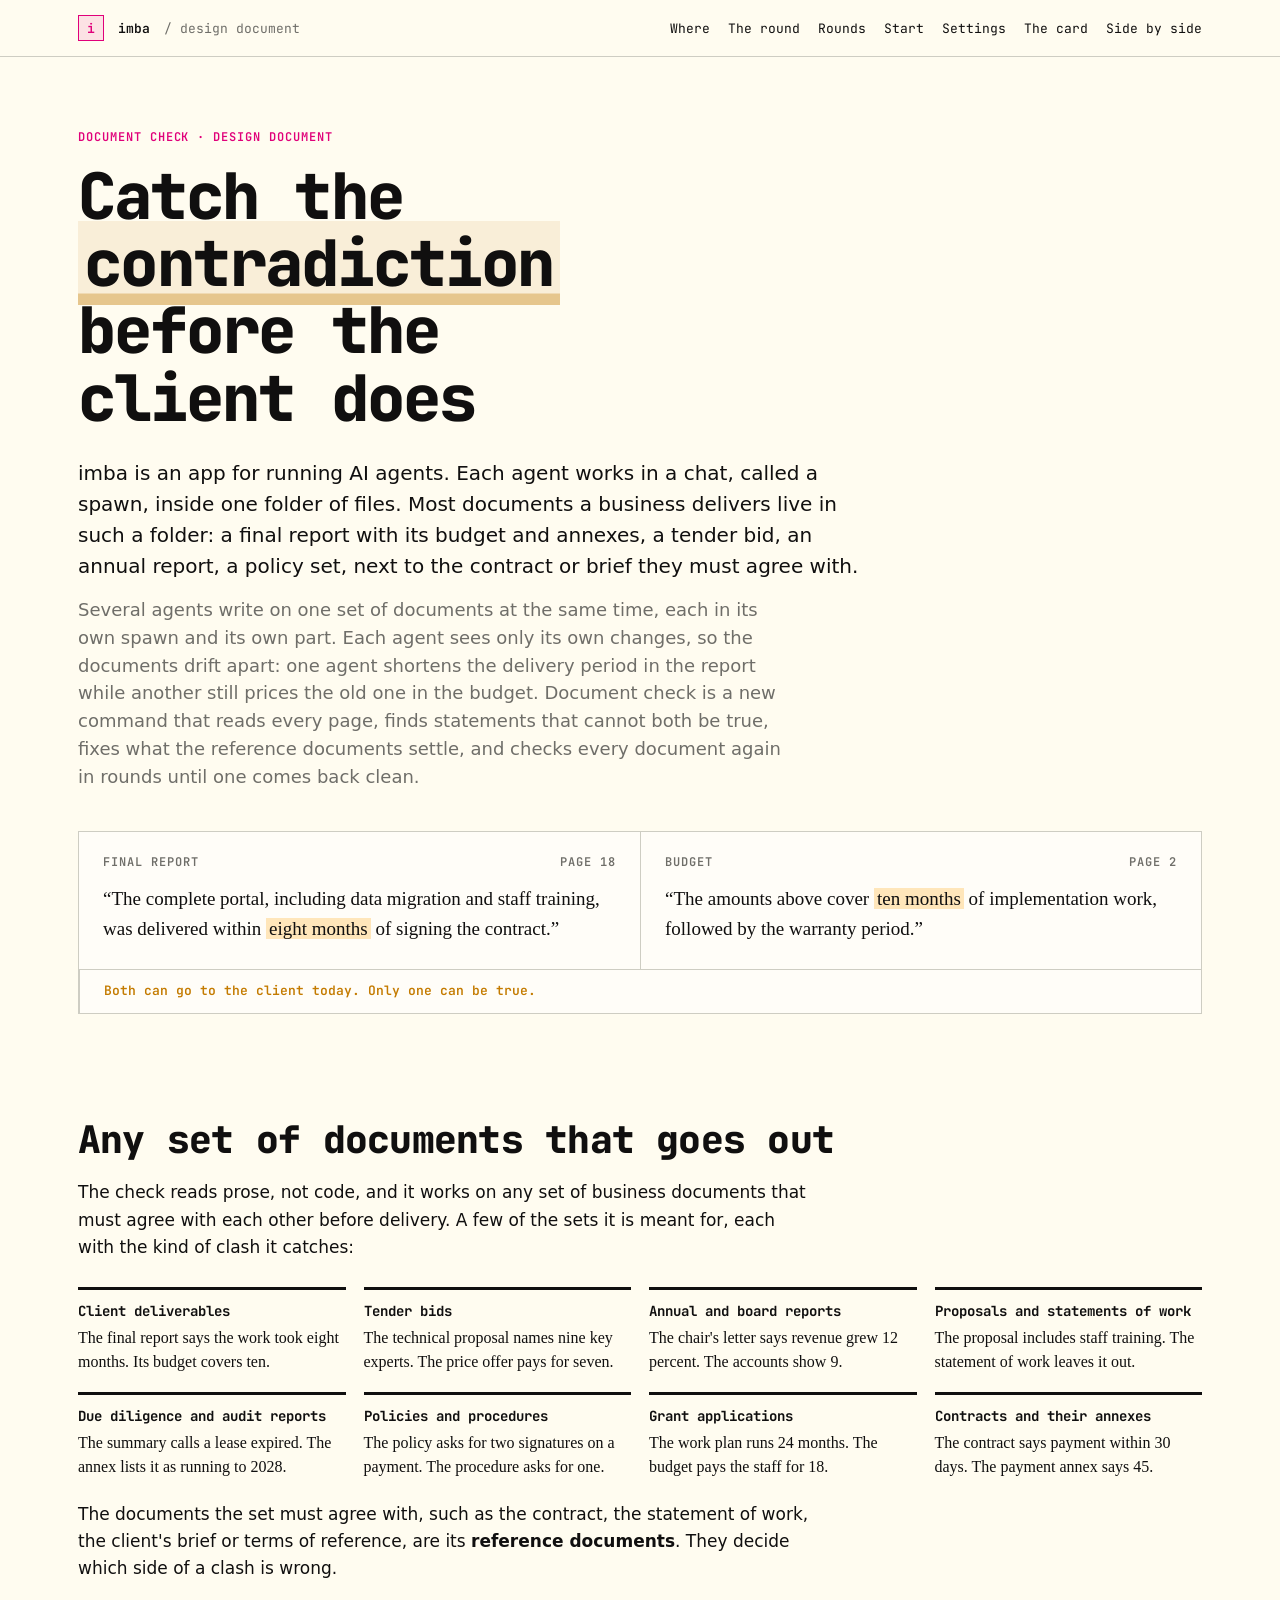
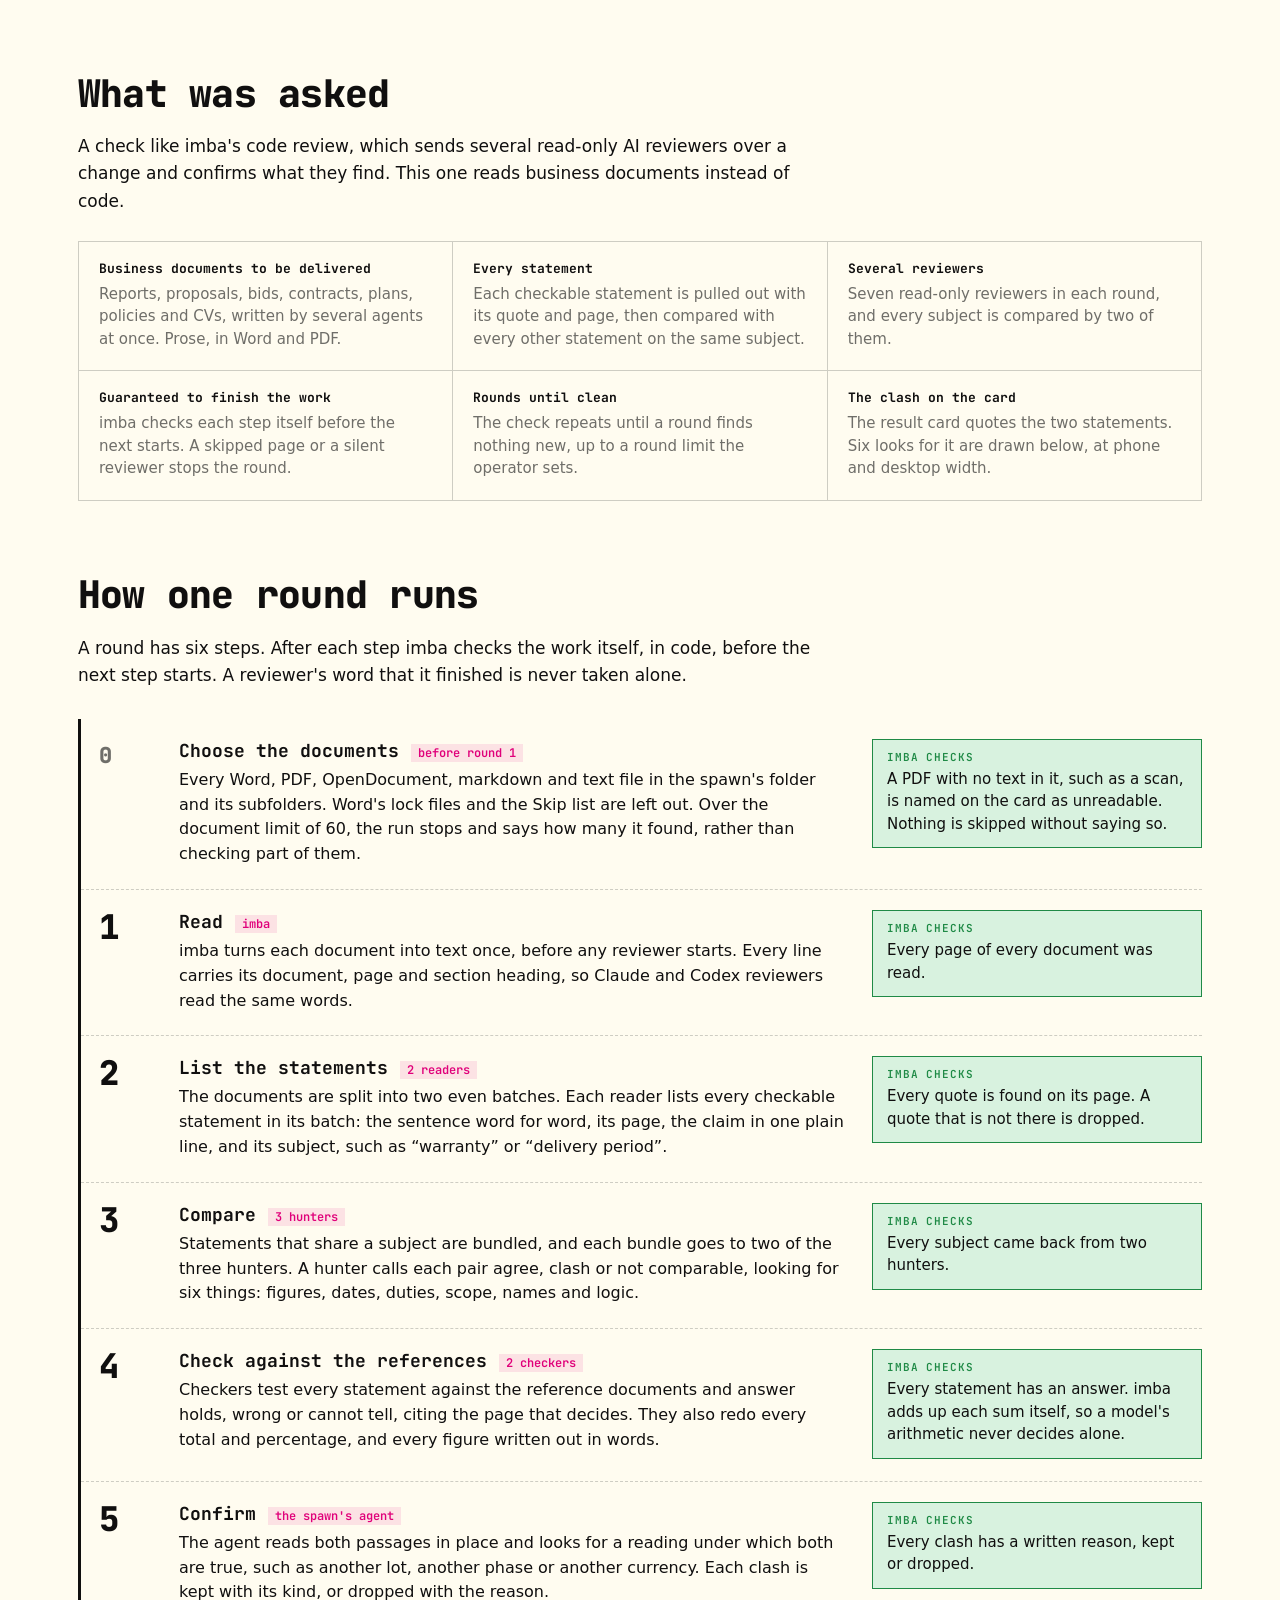
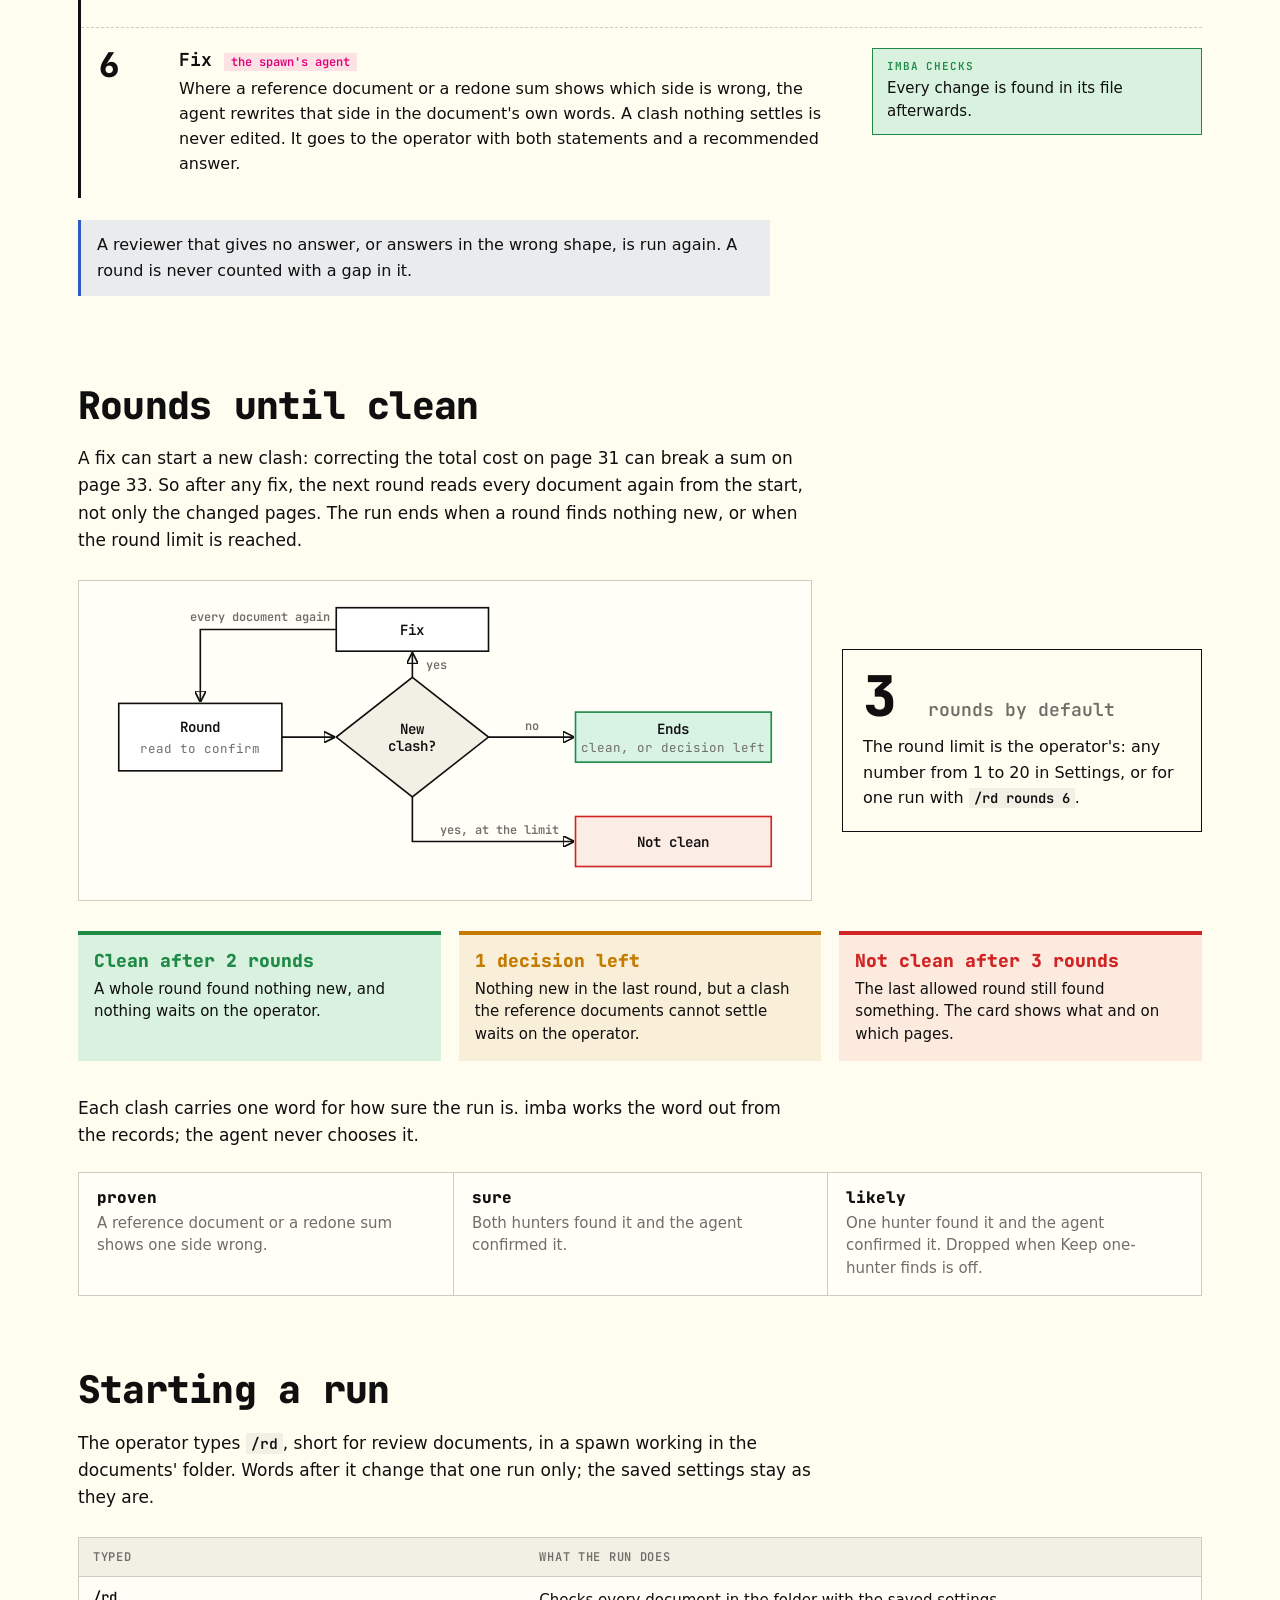
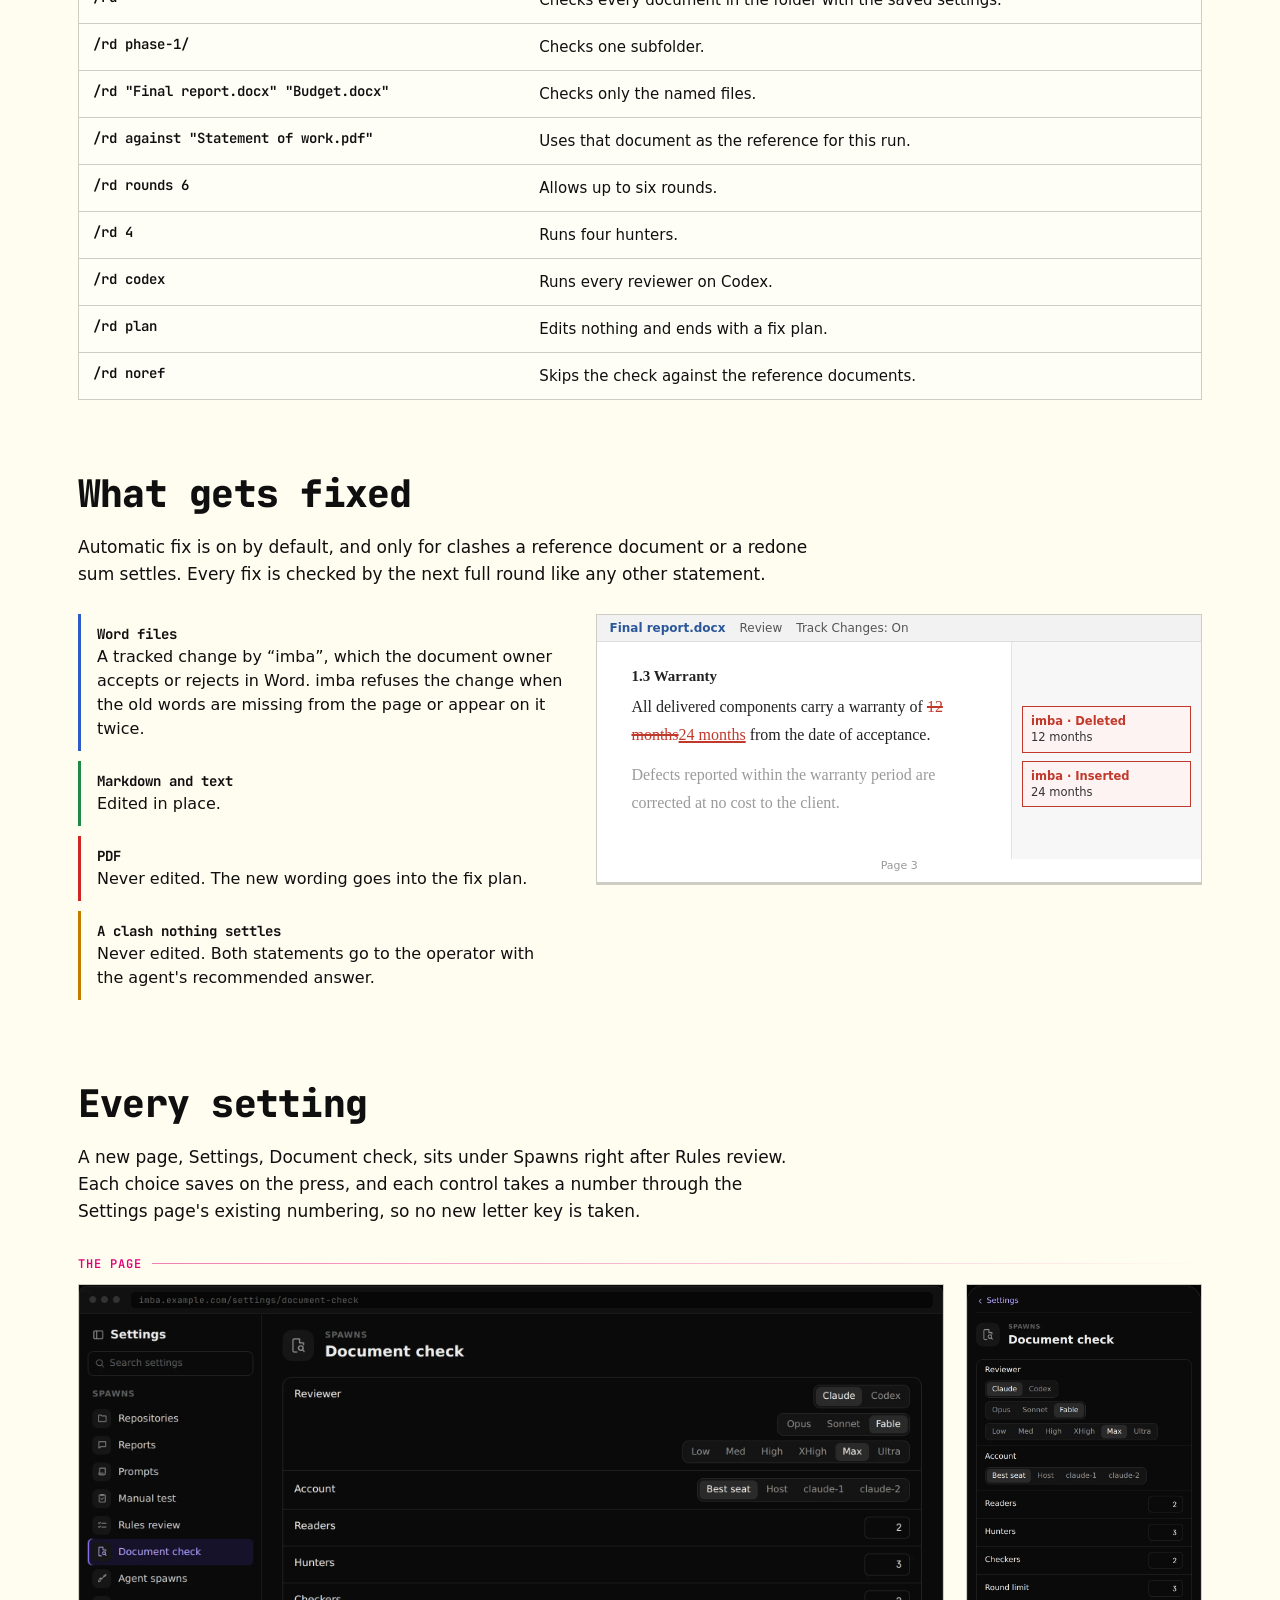
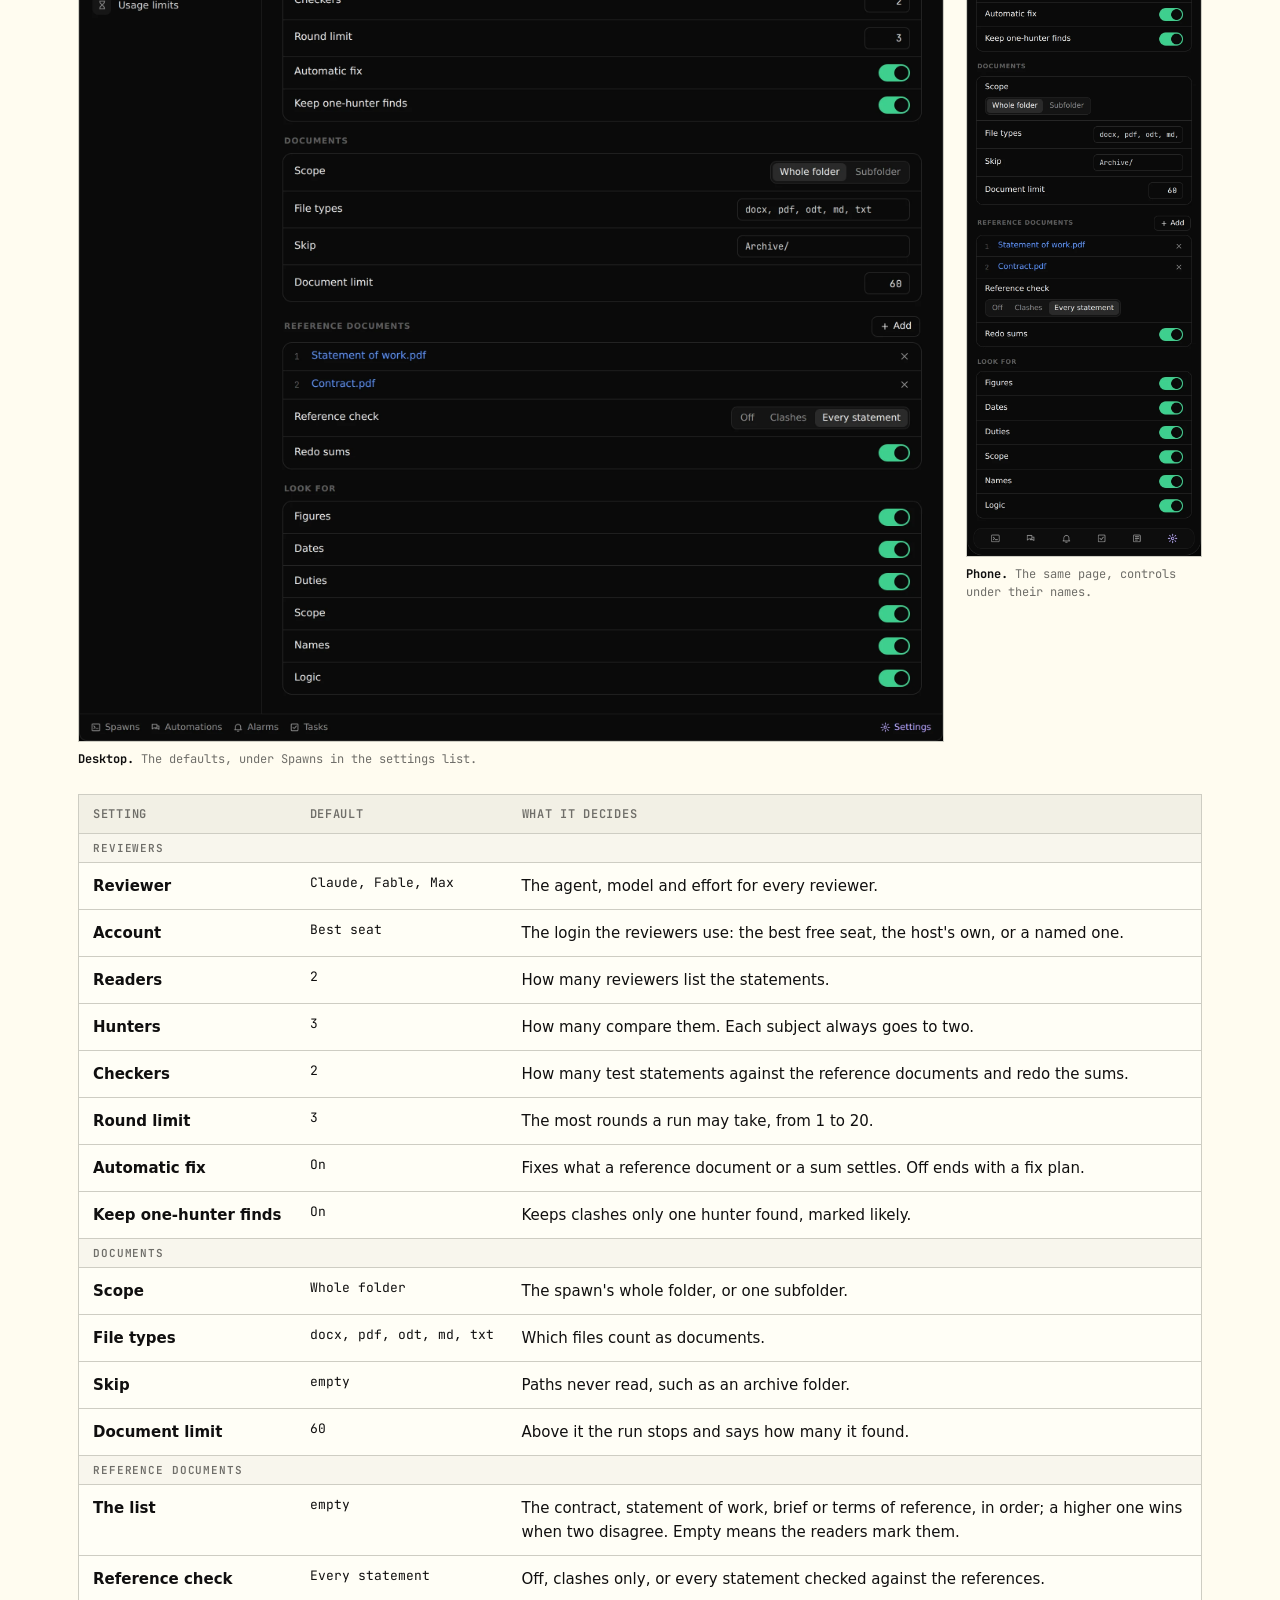
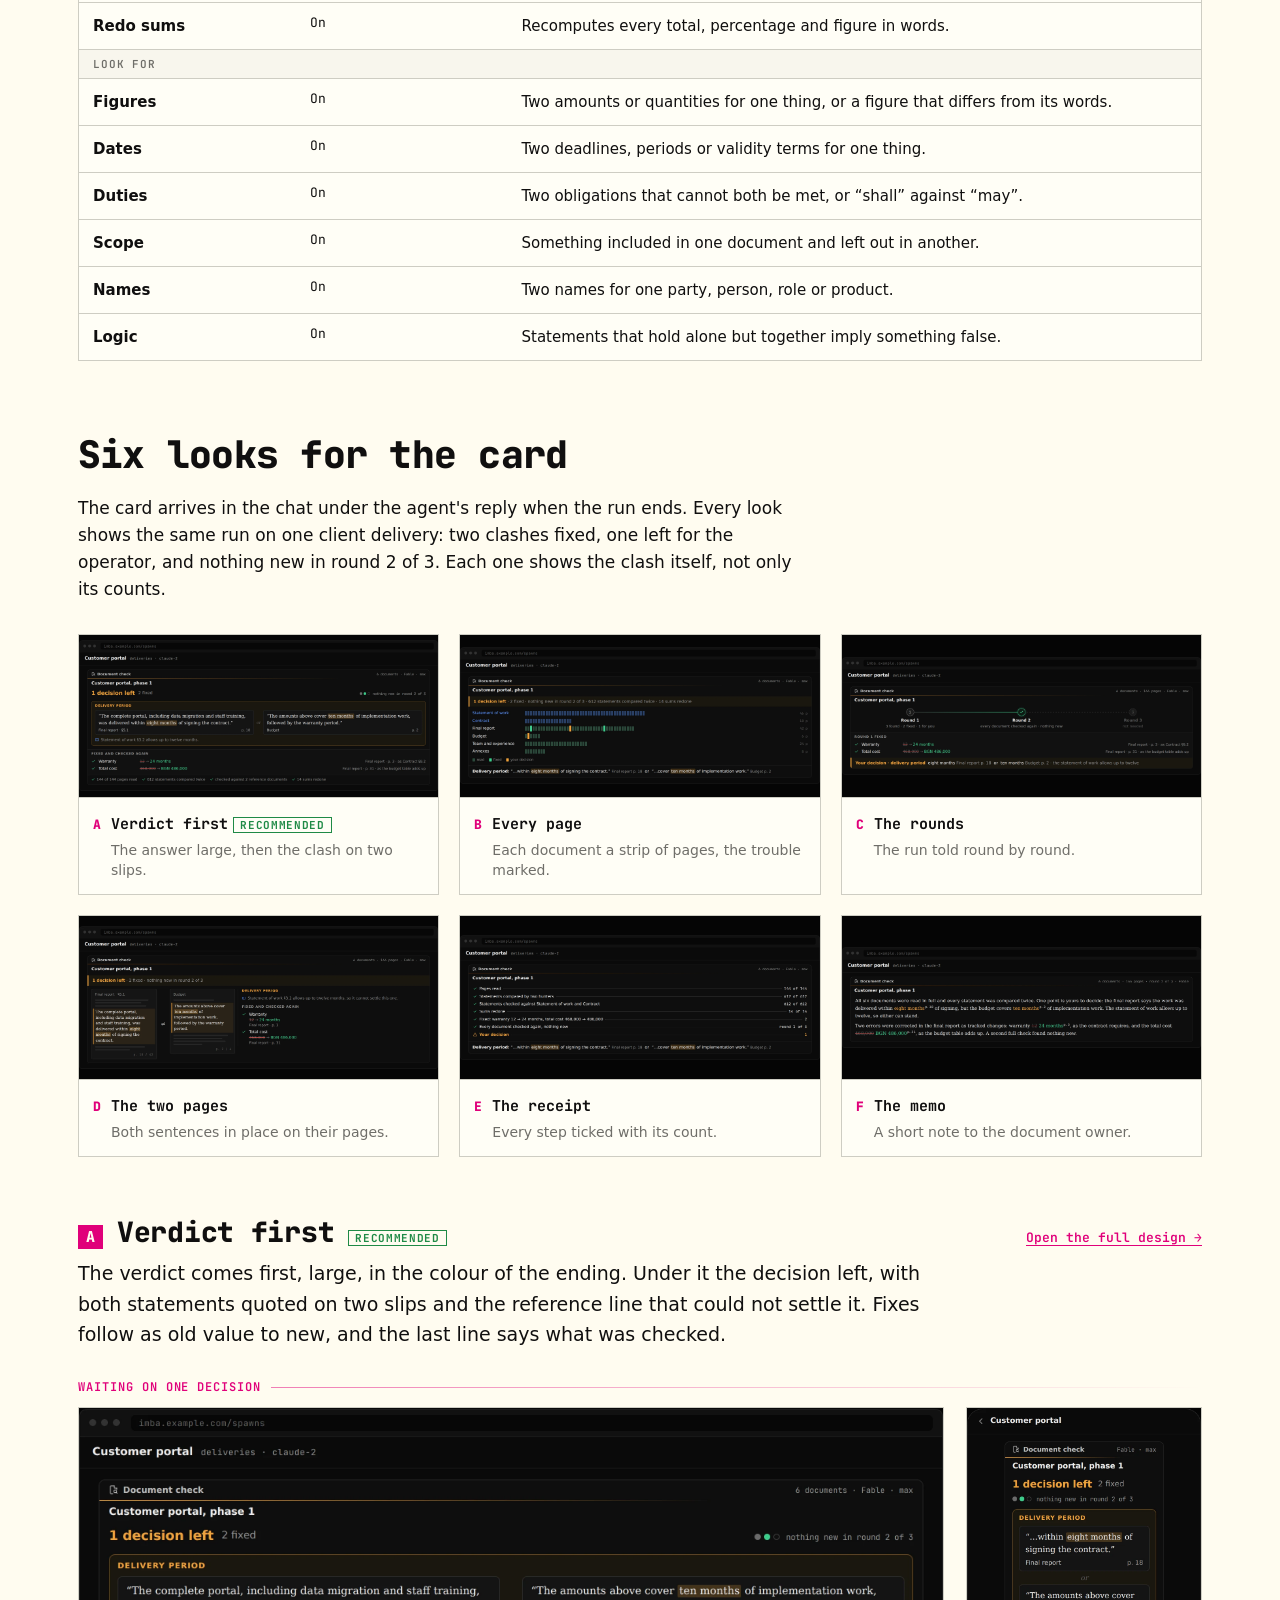
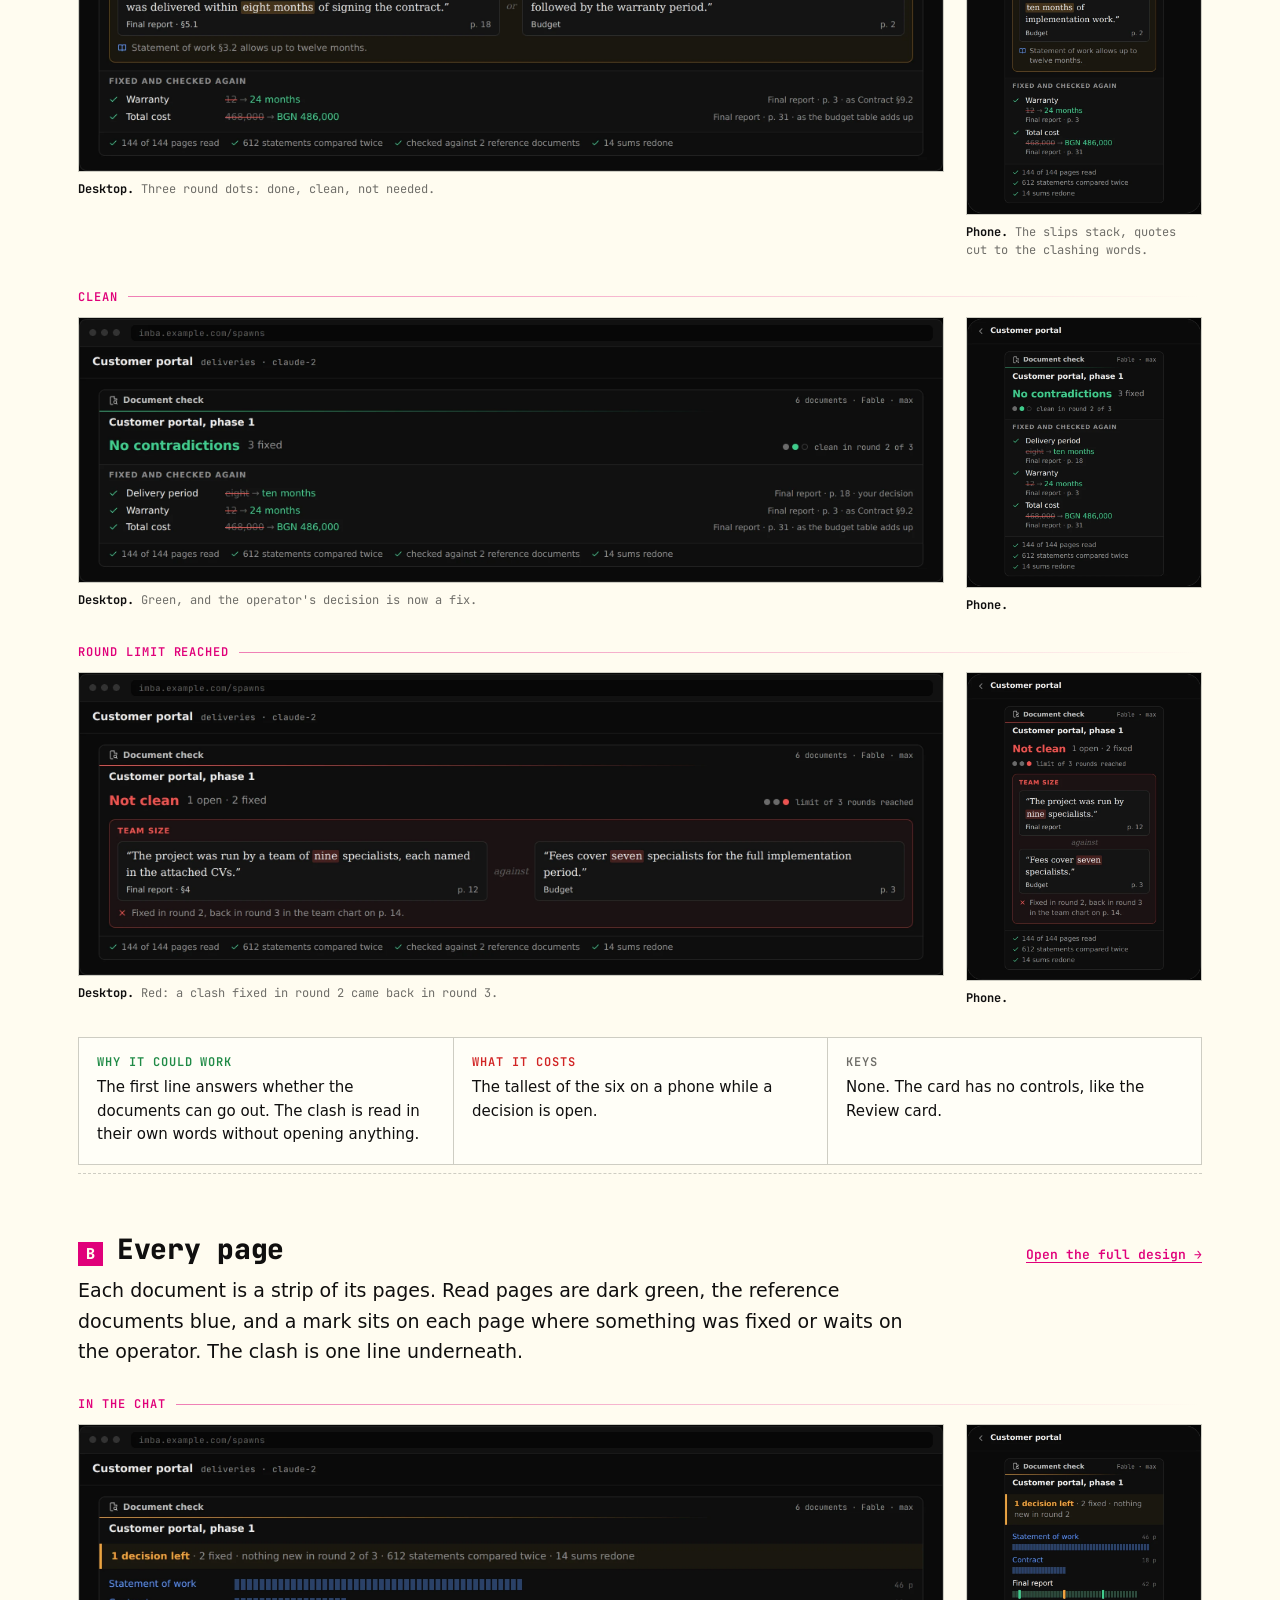
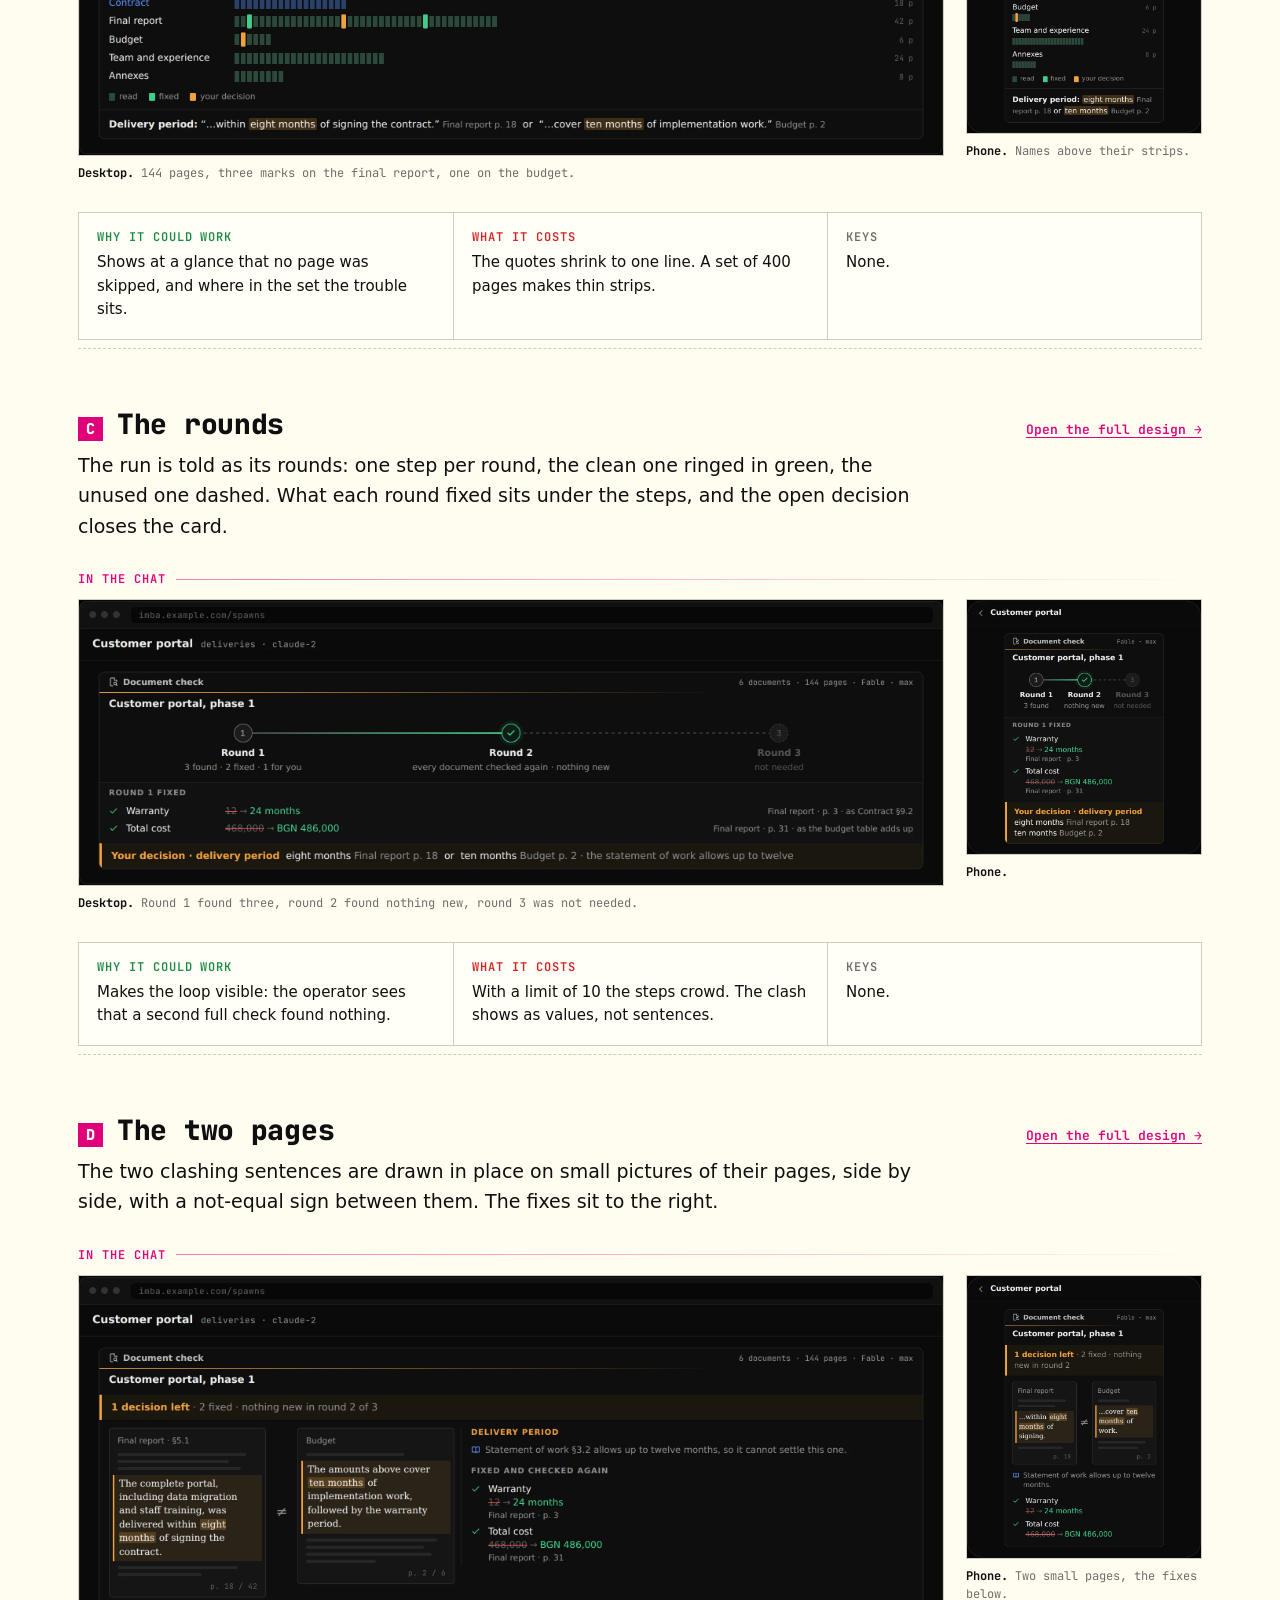
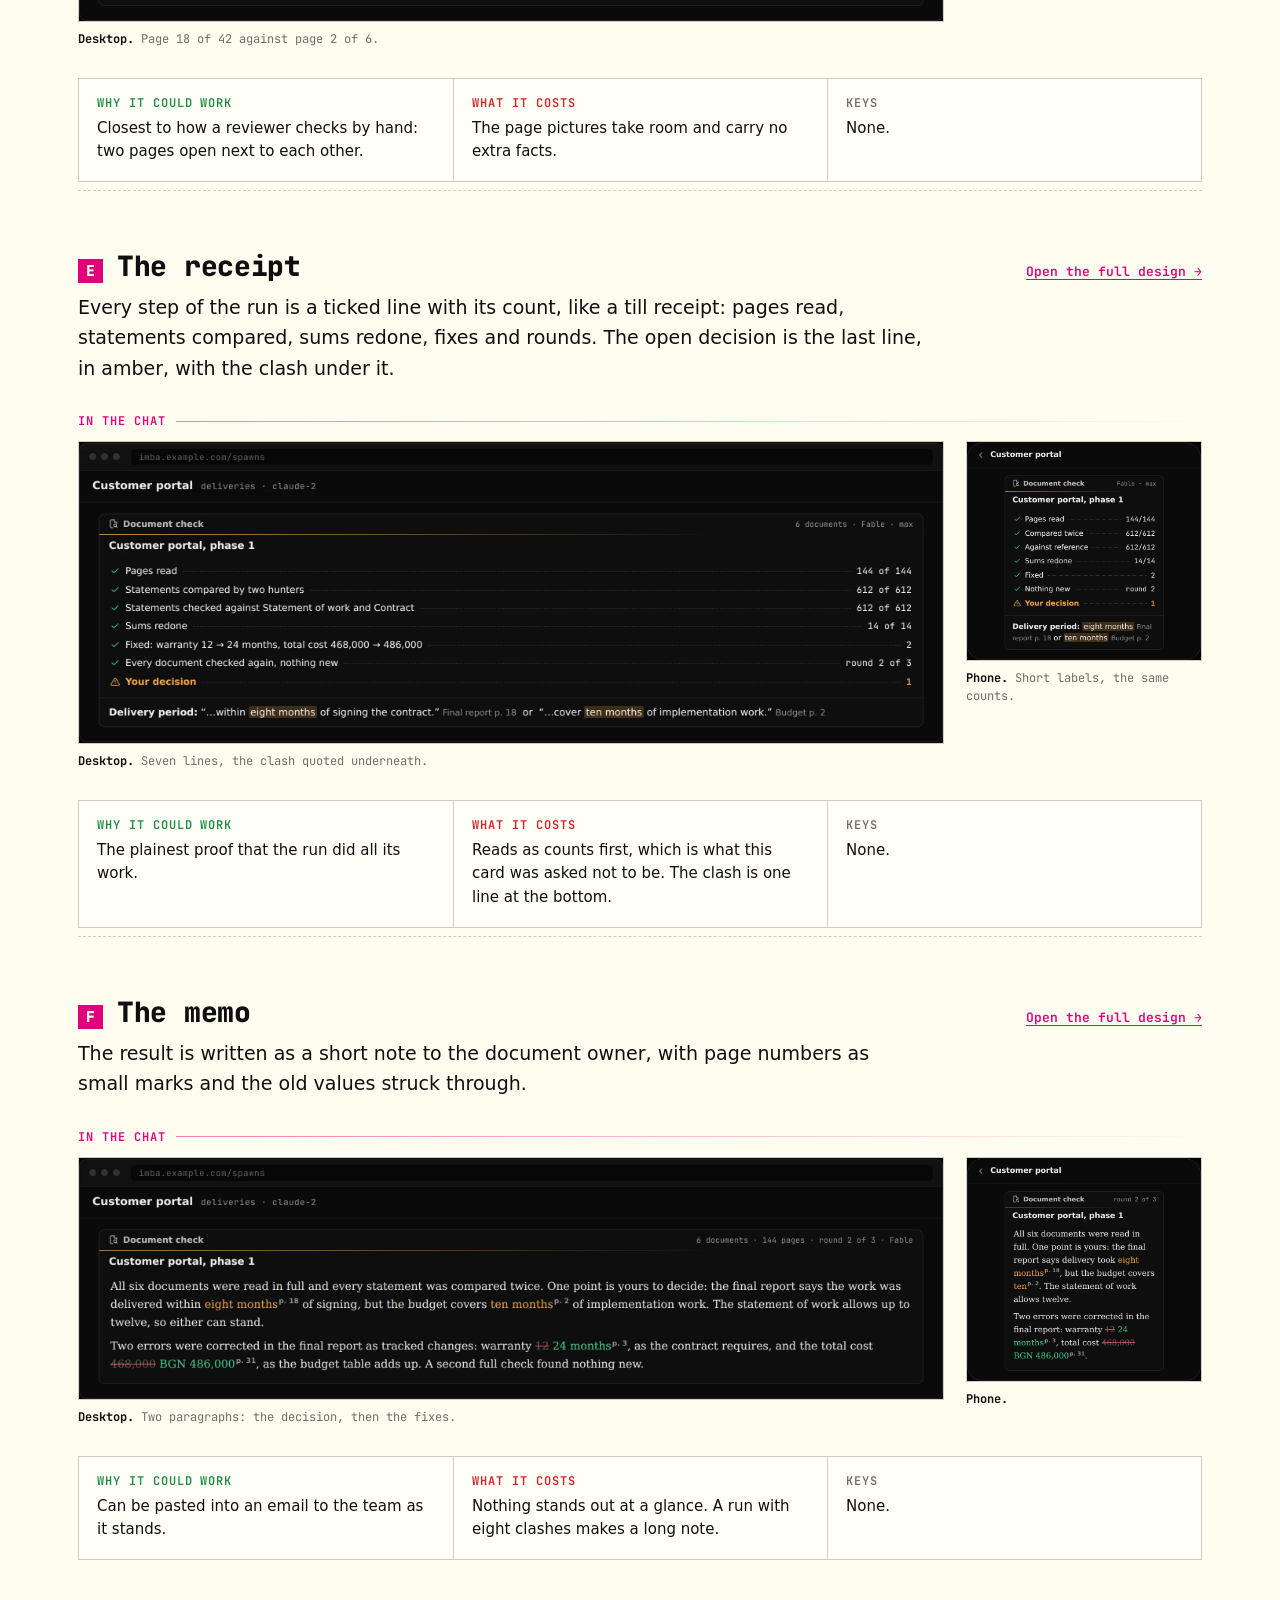
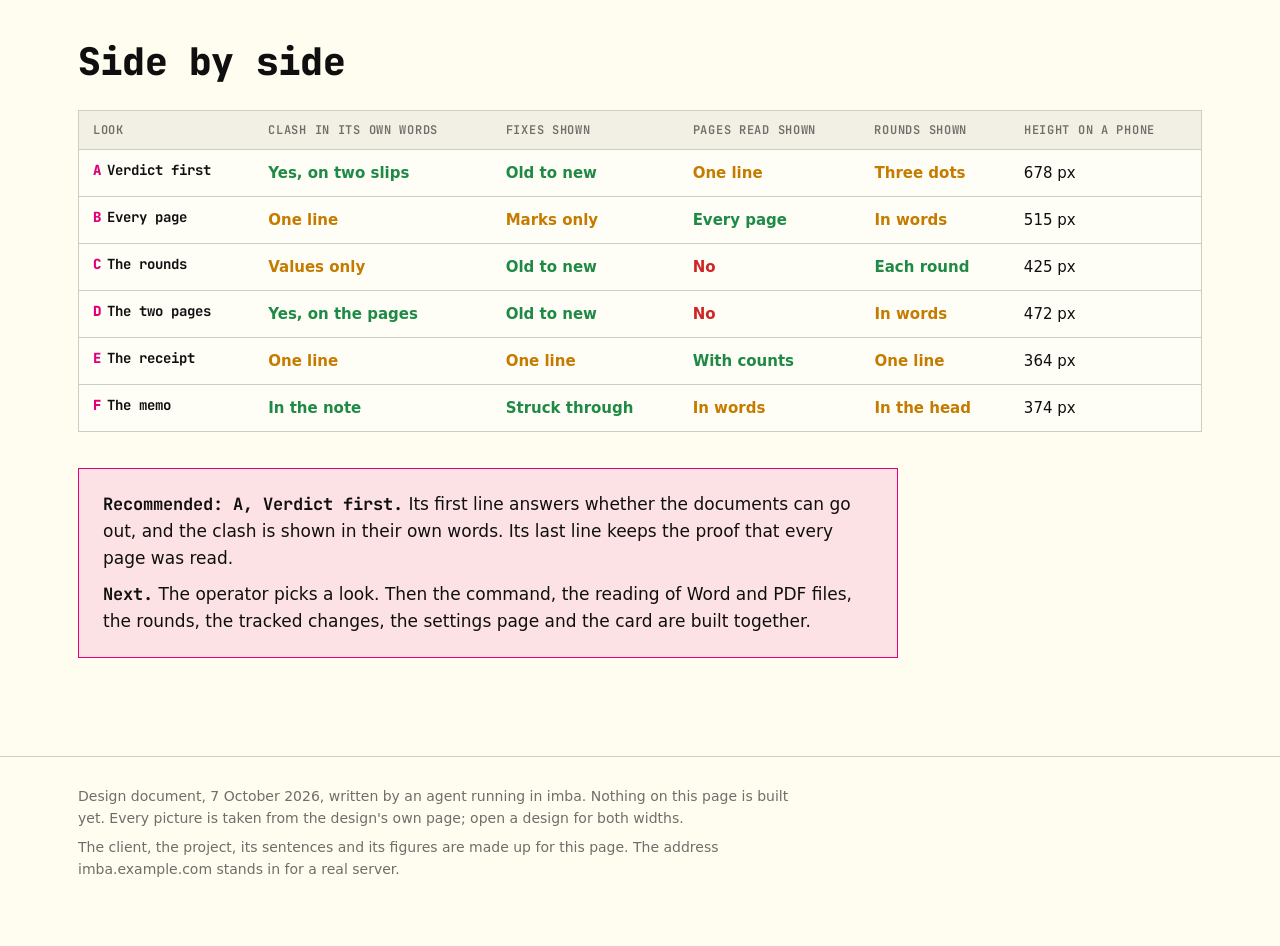
==== commit b0fd8176: "Say the documents drift apart because several agents write on them Co-Authored-By: Claude Opus 5.5 <" ====
--- a/index.html
+++ b/index.html
@@ -259,7 +259,7 @@
     <p class="kicker">Document check &middot; design document</p>
     <h1>Catch the <span class="now">contradiction</span> before the client does</h1>
     <p class="lede">imba is an app for running AI agents. Each agent works in a chat, called a spawn, inside one folder of files. Most documents a business delivers live in such a folder: a final report with its budget and annexes, a tender bid, an annual report, a policy set, next to the contract or brief they must agree with.</p>
-    <p class="lede">Several people write those documents over several weeks, and they drift apart. Document check is a new command that reads every page, finds statements that cannot both be true, fixes what the reference documents settle, and checks every document again in rounds until one comes back clean.</p>
+    <p class="lede">Several agents write on one set of documents at the same time, each in its own spawn and its own part. Each agent sees only its own changes, so the documents drift apart: one agent shortens the delivery period in the report while another still prices the old one in the budget. Document check is a new command that reads every page, finds statements that cannot both be true, fixes what the reference documents settle, and checks every document again in rounds until one comes back clean.</p>
 
     <div class="compare">
       <div>
@@ -298,7 +298,7 @@
     <h2>What was asked</h2>
     <p>A check like imba's code review, which sends several read-only AI reviewers over a change and confirms what they find. This one reads business documents instead of code.</p>
     <div class="brief">
-      <div><b>Business documents to be delivered</b><span>Reports, proposals, bids, contracts, plans, policies and CVs. Prose, in Word and PDF.</span></div>
+      <div><b>Business documents to be delivered</b><span>Reports, proposals, bids, contracts, plans, policies and CVs, written by several agents at once. Prose, in Word and PDF.</span></div>
       <div><b>Every statement</b><span>Each checkable statement is pulled out with its quote and page, then compared with every other statement on the same subject.</span></div>
       <div><b>Several reviewers</b><span>Seven read-only reviewers in each round, and every subject is compared by two of them.</span></div>
       <div><b>Guaranteed to finish the work</b><span>imba checks each step itself before the next starts. A skipped page or a silent reviewer stops the round.</span></div>
@@ -430,7 +430,7 @@
     <p>Automatic fix is on by default, and only for clashes a reference document or a redone sum settles. Every fix is checked by the next full round like any other statement.</p>
     <div class="fixwrap">
       <ul class="fixlist">
-        <li class="w"><b>Word files</b>A tracked change by &ldquo;imba&rdquo;, which the author accepts or rejects in Word. imba refuses the change when the old words are missing from the page or appear on it twice.</li>
+        <li class="w"><b>Word files</b>A tracked change by &ldquo;imba&rdquo;, which the document owner accepts or rejects in Word. imba refuses the change when the old words are missing from the page or appear on it twice.</li>
         <li class="t"><b>Markdown and text</b>Edited in place.</li>
         <li class="p"><b>PDF</b>Never edited. The new wording goes into the fix plan.</li>
         <li class="o"><b>A clash nothing settles</b>Never edited. Both statements go to the operator with the agent's recommended answer.</li>
